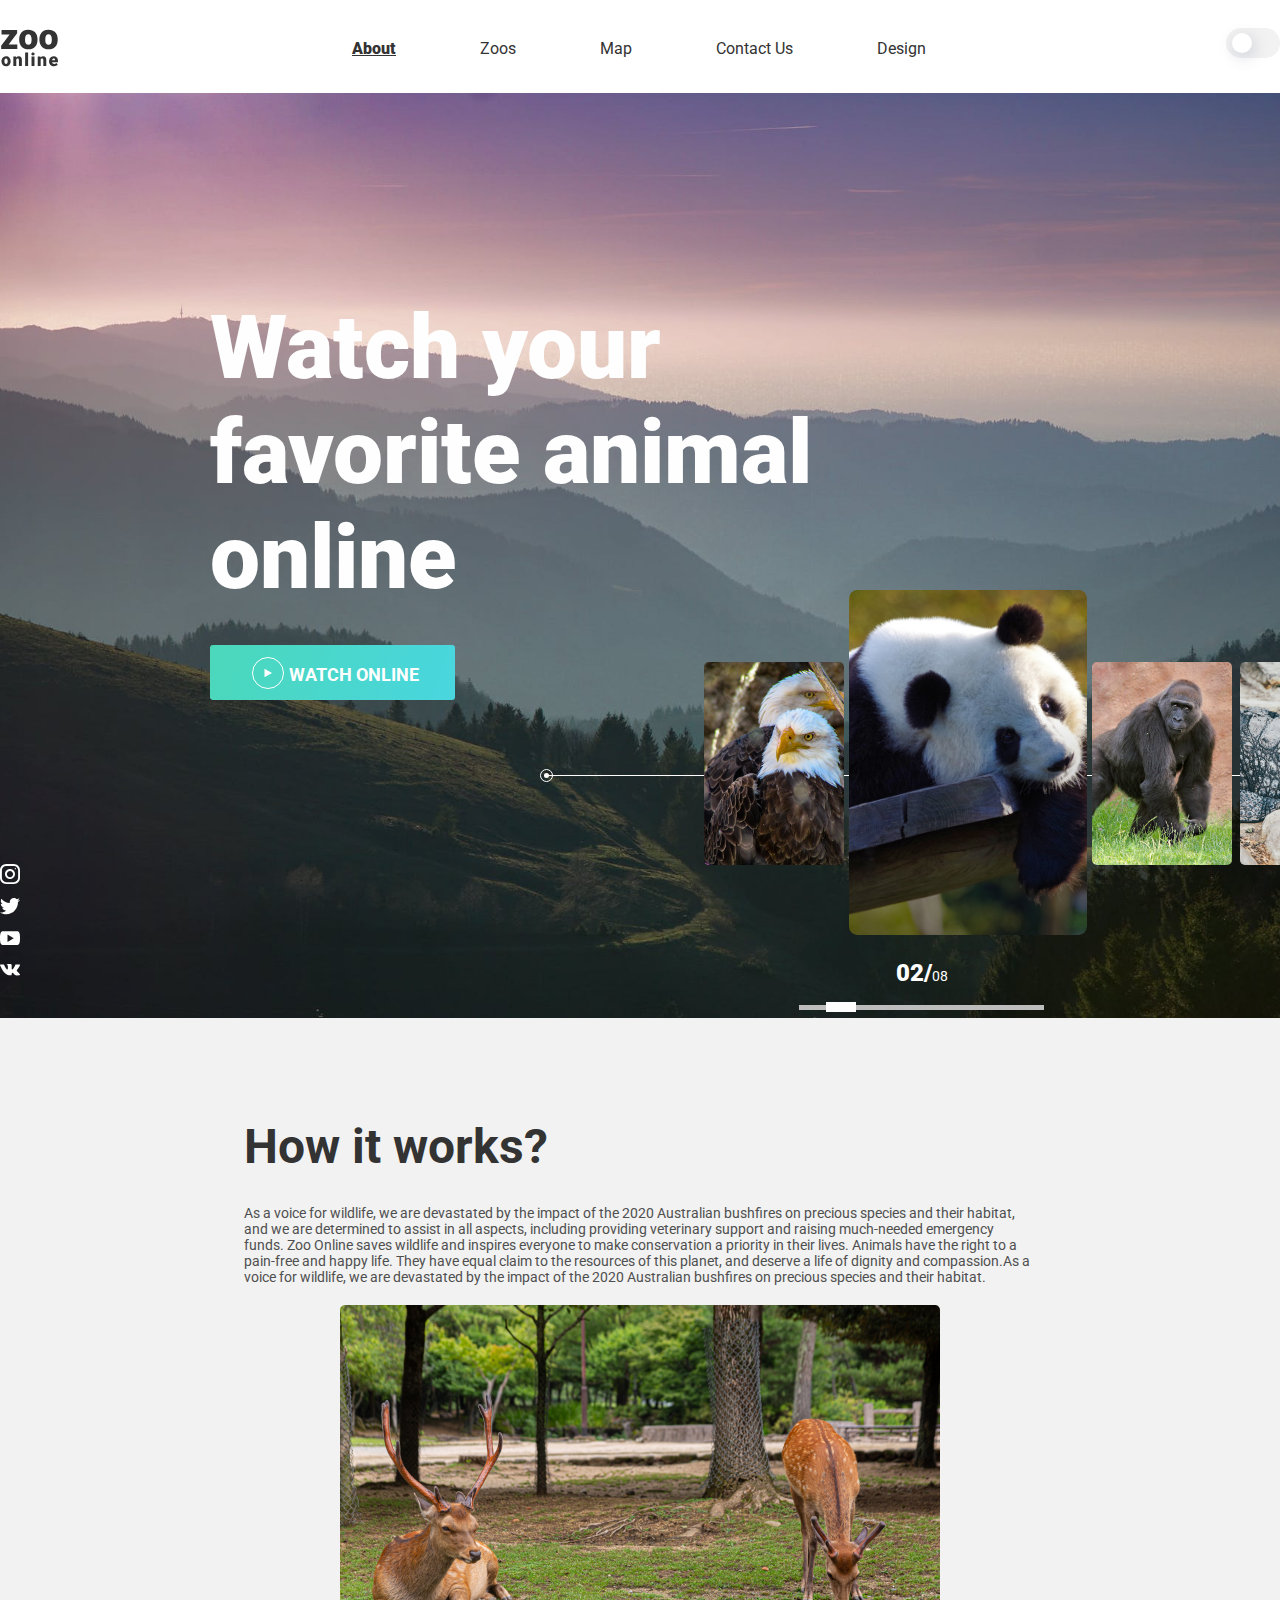
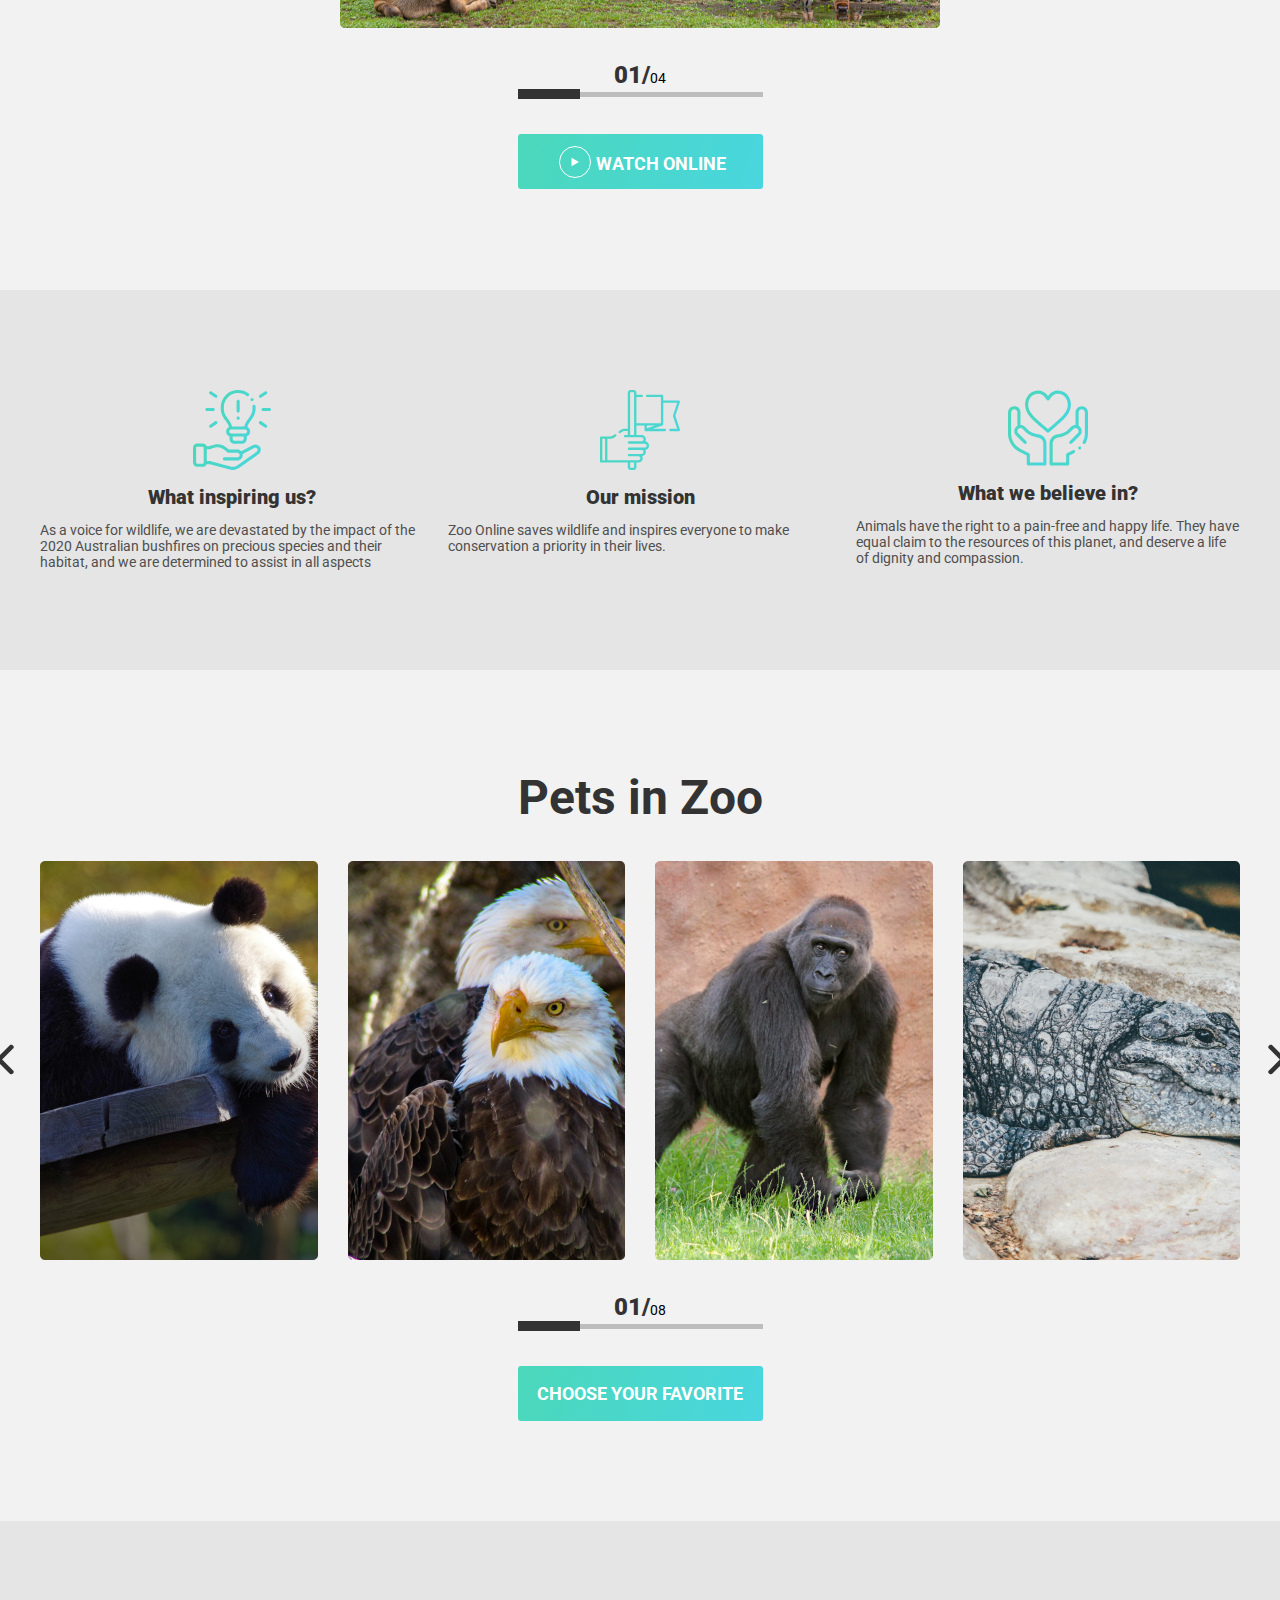
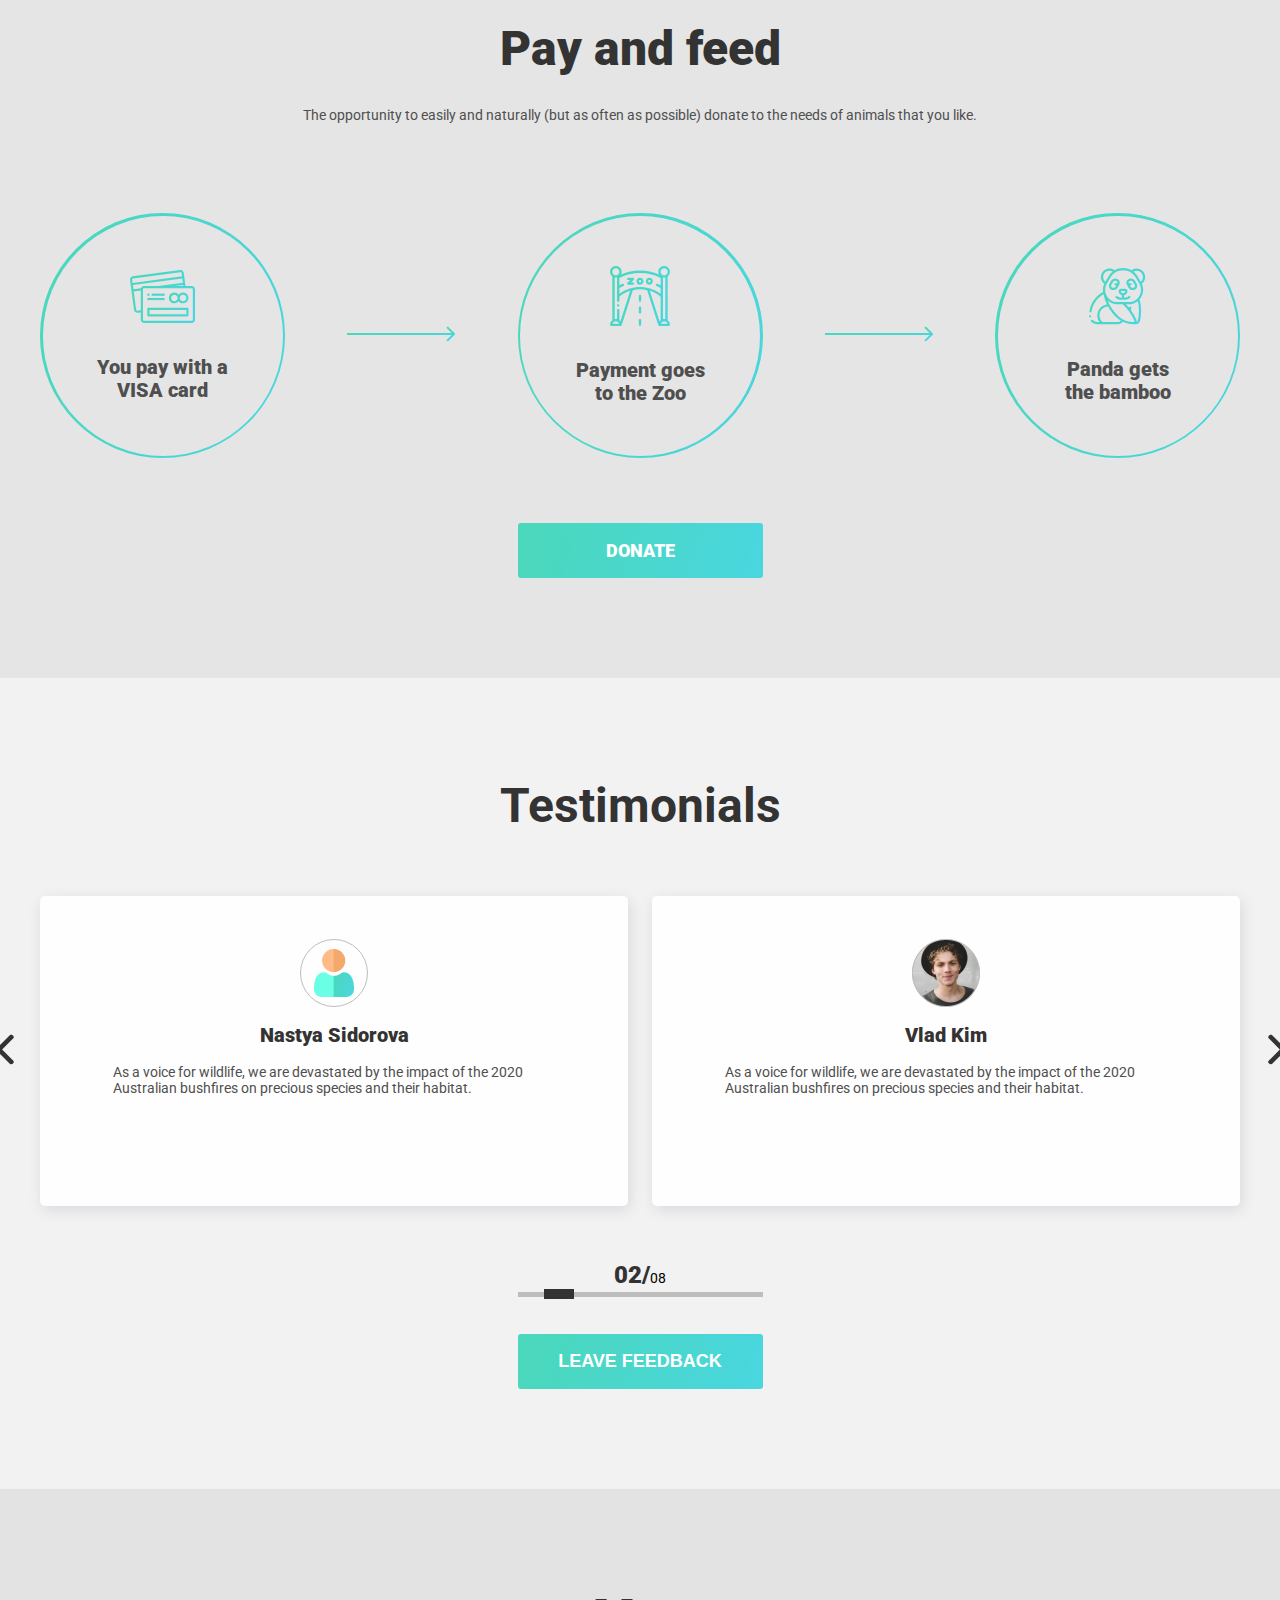
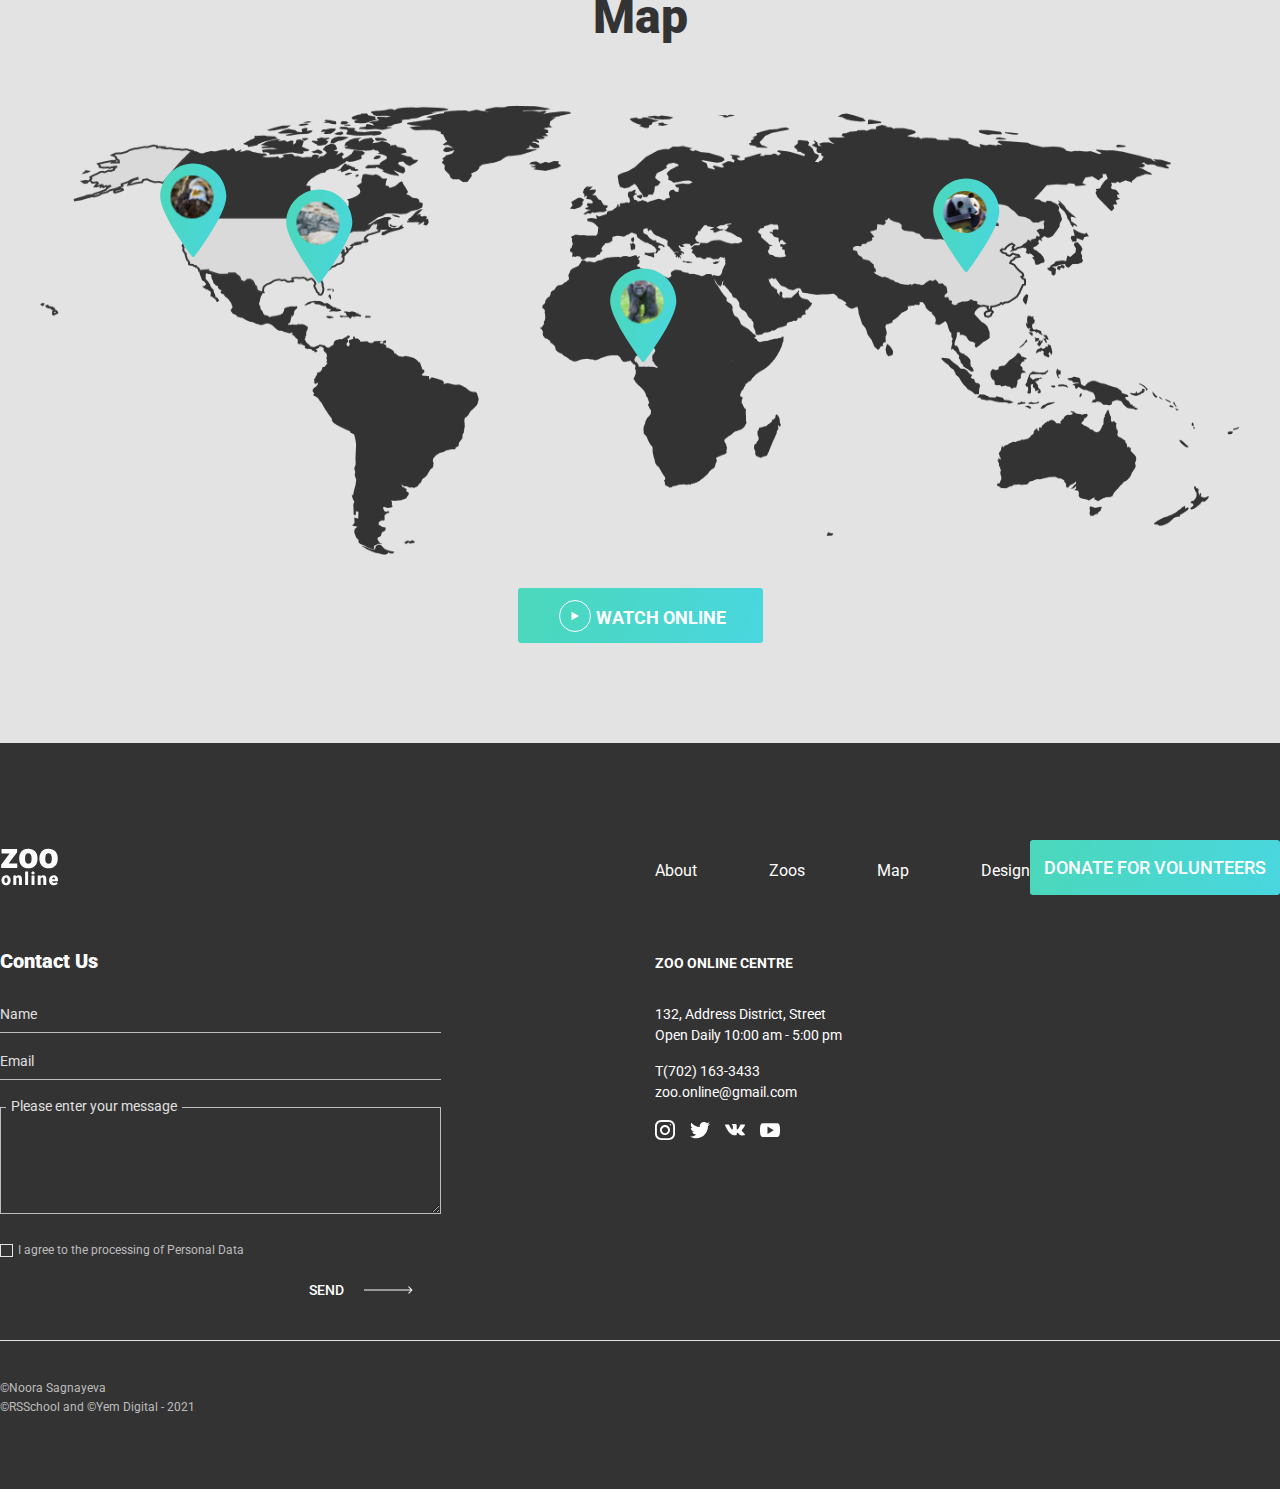
==== online-zoo/pages/Landing/index.html @ 9fd18522 "feat:add toggle dark theme to Lending" ====
<!DOCTYPE html>
<html lang="en">
	<head>
		<meta charset="UTF-8" />
		<meta http-equiv="X-UA-Compatible" content="IE=edge" />
		<meta name="viewport" content="width=device-width, initial-scale=1.0, maximum scale" />
		<meta http-equiv="X-UA-Compatible" content="ie=edge" />
		<link rel="stylesheet" href="./css/style-light.css?v=2" id="theme_css" />
		<title>Online-Zoo</title>
	</head>

	<body>
		<div class="wrapper">
			<header class="header" id="about">
				<div class="container_big">
					<div class="header_row">
						<div class="header_logo">
							<a href="#"
								><svg width="59" height="42" viewBox="0 0 59 42" fill="purple" xmlns="http://www.w3.org/2000/svg">
									<path
										d="M8.64844 18.4297H17.3145V23H1.16016V19.6953L9.59766 8.55078H1.5293V3.98047H17.1211V7.17969L8.64844 18.4297ZM19.1602 13.3145C19.1602 11.416 19.5293 9.72852 20.2676 8.25195C21.0059 6.76367 22.0664 5.62109 23.4492 4.82422C24.832 4.02734 26.4551 3.62891 28.3184 3.62891C31.166 3.62891 33.4102 4.51367 35.0508 6.2832C36.6914 8.04102 37.5117 10.4375 37.5117 13.4727V13.6836C37.5117 16.6484 36.6855 19.0039 35.0332 20.75C33.3926 22.4844 31.166 23.3516 28.3535 23.3516C25.6465 23.3516 23.4727 22.543 21.832 20.9258C20.1914 19.2969 19.3066 17.0938 19.1777 14.3164L19.1602 13.3145ZM25.084 13.6836C25.084 15.4414 25.3594 16.7305 25.9102 17.5508C26.4609 18.3711 27.2754 18.7812 28.3535 18.7812C30.4629 18.7812 31.541 17.1582 31.5879 13.9121V13.3145C31.5879 9.9043 30.498 8.19922 28.3184 8.19922C26.3379 8.19922 25.2656 9.66992 25.1016 12.6113L25.084 13.6836ZM39.375 13.3145C39.375 11.416 39.7441 9.72852 40.4824 8.25195C41.2207 6.76367 42.2812 5.62109 43.6641 4.82422C45.0469 4.02734 46.6699 3.62891 48.5332 3.62891C51.3809 3.62891 53.625 4.51367 55.2656 6.2832C56.9062 8.04102 57.7266 10.4375 57.7266 13.4727V13.6836C57.7266 16.6484 56.9004 19.0039 55.248 20.75C53.6074 22.4844 51.3809 23.3516 48.5684 23.3516C45.8613 23.3516 43.6875 22.543 42.0469 20.9258C40.4062 19.2969 39.5215 17.0938 39.3926 14.3164L39.375 13.3145ZM45.2988 13.6836C45.2988 15.4414 45.5742 16.7305 46.125 17.5508C46.6758 18.3711 47.4902 18.7812 48.5684 18.7812C50.6777 18.7812 51.7559 17.1582 51.8027 13.9121V13.3145C51.8027 9.9043 50.7129 8.19922 48.5332 8.19922C46.5527 8.19922 45.4805 9.66992 45.3164 12.6113L45.2988 13.6836Z"
									/>
									<path
										d="M1.45703 35.1572C1.45703 34.208 1.6416 33.3643 2.01074 32.626C2.37988 31.8818 2.91016 31.3105 3.60156 30.9121C4.29297 30.5137 5.10449 30.3145 6.03613 30.3145C7.45996 30.3145 8.58203 30.7568 9.40234 31.6416C10.2227 32.5205 10.6328 33.7188 10.6328 35.2363V35.3418C10.6328 36.8242 10.2197 38.002 9.39355 38.875C8.57324 39.7422 7.45996 40.1758 6.05371 40.1758C4.7002 40.1758 3.61328 39.7715 2.79297 38.9629C1.97266 38.1484 1.53027 37.0469 1.46582 35.6582L1.45703 35.1572ZM4.41895 35.3418C4.41895 36.2207 4.55664 36.8652 4.83203 37.2754C5.10742 37.6855 5.51465 37.8906 6.05371 37.8906C7.1084 37.8906 7.64746 37.0791 7.6709 35.4561V35.1572C7.6709 33.4521 7.12598 32.5996 6.03613 32.5996C5.0459 32.5996 4.50977 33.335 4.42773 34.8057L4.41895 35.3418ZM16.0982 30.4902L16.1949 31.6064C16.8511 30.7451 17.7564 30.3145 18.9107 30.3145C19.9009 30.3145 20.6392 30.6104 21.1255 31.2021C21.6177 31.7939 21.8726 32.6846 21.8902 33.874V40H18.9195V33.9971C18.9195 33.5166 18.8228 33.165 18.6295 32.9424C18.4361 32.7139 18.0845 32.5996 17.5748 32.5996C16.9947 32.5996 16.564 32.8281 16.2828 33.2852V40H13.3209V30.4902H16.0982ZM28.1027 40H25.132V26.5H28.1027V40ZM34.4997 40H31.529V30.4902H34.4997V40ZM31.3532 28.0381C31.3532 27.6162 31.5055 27.2705 31.8102 27.001C32.1149 26.7314 32.5104 26.5967 32.9968 26.5967C33.4831 26.5967 33.8786 26.7314 34.1833 27.001C34.488 27.2705 34.6403 27.6162 34.6403 28.0381C34.6403 28.46 34.488 28.8057 34.1833 29.0752C33.8786 29.3447 33.4831 29.4795 32.9968 29.4795C32.5104 29.4795 32.1149 29.3447 31.8102 29.0752C31.5055 28.8057 31.3532 28.46 31.3532 28.0381ZM40.4924 30.4902L40.5891 31.6064C41.2454 30.7451 42.1506 30.3145 43.3049 30.3145C44.2952 30.3145 45.0334 30.6104 45.5198 31.2021C46.012 31.7939 46.2668 32.6846 46.2844 33.874V40H43.3137V33.9971C43.3137 33.5166 43.217 33.165 43.0237 32.9424C42.8303 32.7139 42.4788 32.5996 41.969 32.5996C41.3889 32.5996 40.9582 32.8281 40.677 33.2852V40H37.7151V30.4902H40.4924ZM53.9734 40.1758C52.5145 40.1758 51.3338 39.7422 50.4314 38.875C49.5291 38.002 49.0779 36.8682 49.0779 35.4736V35.2275C49.0779 34.2549 49.2566 33.3965 49.6141 32.6523C49.9773 31.9082 50.5047 31.334 51.1961 30.9297C51.8875 30.5195 52.7078 30.3145 53.657 30.3145C54.993 30.3145 56.0477 30.7305 56.8211 31.5625C57.5945 32.3887 57.9813 33.543 57.9813 35.0254V36.1768H52.0926C52.198 36.71 52.4295 37.1289 52.7869 37.4336C53.1443 37.7383 53.6072 37.8906 54.1756 37.8906C55.1131 37.8906 55.8455 37.5625 56.3729 36.9062L57.7264 38.5059C57.3572 39.0156 56.8328 39.4229 56.1531 39.7275C55.4793 40.0264 54.7527 40.1758 53.9734 40.1758ZM53.6395 32.5996C52.7723 32.5996 52.2566 33.1738 52.0926 34.3223H55.0809V34.0938C55.0926 33.6191 54.9725 33.2529 54.7205 32.9951C54.4686 32.7314 54.1082 32.5996 53.6395 32.5996Z"
									/>
								</svg>
							</a>
						</div>
						<nav class="header_menu menu">
							<div class="menu_icon icon-menu">
								<span></span>
							</div>
							<div class="menu_body">
								<ul class="menu_list">
									<li class="first_ch"><a href="#" target="_blank" class="menu_link">About</a></li>
									<li>
										<a href="../Zoos_page/panda/index.html" target="_blank" class="menu_link">Zoos</a>
									</li>
									<li><a href="../Map/index.html" target="_blank" class="menu_link">Map</a></li>
									<li><a href="#footer" target="_blank" class="menu_link">Contact Us</a></li>
									<li>
										<a
											href="https://www.figma.com/file/HKt5Nlx0jghQtJp6jW9q8F/zooApp?node-id=101%3A380"
											target="_blank"
											class="menu_link"
											>Design</a
										>
									</li>
								</ul>
							</div>
						</nav>
						<div class="header_logo header_check" onclick="switchTheme()">
							<a href="#" class="header_check_link">
								<svg width="61" height="50" viewBox="0 0 61 50" fill="none" xmlns="http://www.w3.org/2000/svg">
									<rect x="7" y="6" width="54" height="30" rx="15" fill="#F2F2F2" />
									<g filter="url(#filter0_d)">
										<circle cx="23" cy="21" r="10" fill="white" />
									</g>
									<defs>
										<filter
											id="filter0_d"
											x="0"
											y="0"
											width="50"
											height="50"
											filterUnits="userSpaceOnUse"
											color-interpolation-filters="sRGB"
										>
											<feFlood flood-opacity="0" result="BackgroundImageFix" />
											<feColorMatrix
												in="SourceAlpha"
												type="matrix"
												values="0 0 0 0 0 0 0 0 0 0 0 0 0 0 0 0 0 0 127 0"
											/>
											<feOffset dx="2" dy="4" />
											<feGaussianBlur stdDeviation="7.5" />
											<feColorMatrix
												type="matrix"
												values="0 0 0 0 0.0229167 0 0 0 0 0.048125 0 0 0 0 0.275 0 0 0 0.15 0"
											/>
											<feBlend mode="normal" in2="BackgroundImageFix" result="effect1_dropShadow" />
											<feBlend mode="normal" in="SourceGraphic" in2="effect1_dropShadow" result="shape" />
										</filter>
									</defs>
								</svg>
							</a>
						</div>
					</div>
				</div>
			</header>
			<section class="favorite_animal">
				<div class="container_big">
					<div class="favorite_animal_block">
						<h1 class="favorite_animal_title_one">Online Zoo</h1>
						<p class="favorite_animal_title">Watch your favorite animal online</p>
						<button class="favorite_animal_btn btn">
							<div class="button_play">
								<svg
									class="button_play_svg"
									width="8"
									height="10"
									viewBox="0 0 8 10"
									fill="none"
									xmlns="http://www.w3.org/2000/svg"
								>
									<path d="M8 5L0.5 9.33013L0.5 0.669873L8 5Z" fill="white" />
								</svg>
							</div>
							<p class="button_play_text">watch online</p>
						</button>
					</div>

					<div class="slider_body favorite_animal_slider container_big">
						<div class="favorite_animal_slider_img">
							<div class="slider_item slider_item_favorite">
								<div class="slider_img">
									<img src="../../assets/Landing/images/slider2.png" alt="slider" />
								</div>
								<div class="slider_paragr">
									Panda’s name is Bei Bei. He is 2 years old. Bei Bei is from China. He loves bamboos.
								</div>
								<div class="slider_btn_block">
									<a href="../Zoos_page/eagle/index.html" target="_blank" class="slider_button">
										<div class="button_play svg_button">
											<svg
												class="button_play_svg"
												width="5"
												height="5"
												viewBox="0 0 8 10"
												fill="none"
												xmlns="http://www.w3.org/2000/svg"
											>
												<path d="M8 5L0.5 9.33013L0.5 0.669873L8 5Z" fill="white" />
											</svg>
										</div>
										<p class="text-button">watch online</p>
									</a>
									<a href="../Zoos_page/eagle/index.html" target="_blank" class="slider_button">
										<div class="button_play svg_button">
											<svg
												class="button_play_svg"
												width="5"
												height="10"
												viewBox="0 0 10 17"
												fill="none"
												xmlns="http://www.w3.org/2000/svg"
											>
												<path
													d="M7.19824 11.6602C7.19824 11.1621 7.04004 10.752 6.72363 10.4297C6.40723 10.1016 5.87988 9.80859 5.1416 9.55078C4.40332 9.28711 3.8291 9.04395 3.41895 8.82129C2.05371 8.08887 1.37109 7.00488 1.37109 5.56934C1.37109 4.59668 1.66699 3.79687 2.25879 3.16992C2.85059 2.54297 3.65332 2.1709 4.66699 2.05371V0.137695H6.07324V2.07129C7.09277 2.21777 7.88086 2.65137 8.4375 3.37207C8.99414 4.08691 9.27246 5.01855 9.27246 6.16699H7.14551C7.14551 5.42871 6.97852 4.84863 6.64453 4.42676C6.31641 3.99902 5.86816 3.78516 5.2998 3.78516C4.7373 3.78516 4.29785 3.9375 3.98145 4.24219C3.66504 4.54688 3.50684 4.9834 3.50684 5.55176C3.50684 6.06152 3.66211 6.47168 3.97266 6.78223C4.28906 7.08691 4.82227 7.37695 5.57227 7.65234C6.32227 7.92773 6.91113 8.18262 7.33887 8.41699C7.7666 8.65137 8.12695 8.9209 8.41992 9.22559C8.71289 9.52441 8.93848 9.87012 9.09668 10.2627C9.25488 10.6553 9.33398 11.1152 9.33398 11.6426C9.33398 12.6328 9.0293 13.4355 8.41992 14.0508C7.81641 14.666 6.97266 15.0293 5.88867 15.1406V16.8545H4.49121V15.1494C3.33105 15.0205 2.4375 14.6045 1.81055 13.9014C1.18945 13.1982 0.878906 12.2666 0.878906 11.1064H3.01465C3.01465 11.8447 3.19922 12.416 3.56836 12.8203C3.94336 13.2246 4.4707 13.4268 5.15039 13.4268C5.81836 13.4268 6.3252 13.2656 6.6709 12.9434C7.02246 12.6211 7.19824 12.1934 7.19824 11.6602Z"
													fill="white"
												/>
											</svg>
										</div>
										<p class="text-button">Donate</p>
									</a>
								</div>
							</div>
							<div class="slider_item slider_item_favorite slider_item_favorite_big">
								<div class="slider_img">
									<img src="../../assets/Landing/images/slider1.png" alt="slider" />
								</div>
								<div class="slider_paragr">
									Panda’s name is Bei Bei. He is 2 years old. Bei Bei is from China. He loves bamboos.
								</div>
								<div class="slider_btn_block">
									<a href="../Zoos_page/panda/index.html" target="_blank" class="slider_button">
										<div class="button_play svg_button">
											<svg
												class="button_play_svg"
												width="5"
												height="5"
												viewBox="0 0 8 10"
												fill="none"
												xmlns="http://www.w3.org/2000/svg"
											>
												<path d="M8 5L0.5 9.33013L0.5 0.669873L8 5Z" fill="white" />
											</svg>
										</div>
										<p class="text-button">watch online</p>
									</a>
									<button class="slider_button">
										<div class="button_play svg_button">
											<svg
												class="button_play_svg"
												width="5"
												height="10"
												viewBox="0 0 10 17"
												fill="none"
												xmlns="http://www.w3.org/2000/svg"
											>
												<path
													d="M7.19824 11.6602C7.19824 11.1621 7.04004 10.752 6.72363 10.4297C6.40723 10.1016 5.87988 9.80859 5.1416 9.55078C4.40332 9.28711 3.8291 9.04395 3.41895 8.82129C2.05371 8.08887 1.37109 7.00488 1.37109 5.56934C1.37109 4.59668 1.66699 3.79687 2.25879 3.16992C2.85059 2.54297 3.65332 2.1709 4.66699 2.05371V0.137695H6.07324V2.07129C7.09277 2.21777 7.88086 2.65137 8.4375 3.37207C8.99414 4.08691 9.27246 5.01855 9.27246 6.16699H7.14551C7.14551 5.42871 6.97852 4.84863 6.64453 4.42676C6.31641 3.99902 5.86816 3.78516 5.2998 3.78516C4.7373 3.78516 4.29785 3.9375 3.98145 4.24219C3.66504 4.54688 3.50684 4.9834 3.50684 5.55176C3.50684 6.06152 3.66211 6.47168 3.97266 6.78223C4.28906 7.08691 4.82227 7.37695 5.57227 7.65234C6.32227 7.92773 6.91113 8.18262 7.33887 8.41699C7.7666 8.65137 8.12695 8.9209 8.41992 9.22559C8.71289 9.52441 8.93848 9.87012 9.09668 10.2627C9.25488 10.6553 9.33398 11.1152 9.33398 11.6426C9.33398 12.6328 9.0293 13.4355 8.41992 14.0508C7.81641 14.666 6.97266 15.0293 5.88867 15.1406V16.8545H4.49121V15.1494C3.33105 15.0205 2.4375 14.6045 1.81055 13.9014C1.18945 13.1982 0.878906 12.2666 0.878906 11.1064H3.01465C3.01465 11.8447 3.19922 12.416 3.56836 12.8203C3.94336 13.2246 4.4707 13.4268 5.15039 13.4268C5.81836 13.4268 6.3252 13.2656 6.6709 12.9434C7.02246 12.6211 7.19824 12.1934 7.19824 11.6602Z"
													fill="white"
												/>
											</svg>
										</div>
										<p class="text-button">Donate</p>
									</button>
								</div>
							</div>
							<div class="slider_item slider_item_favorite">
								<div class="slider_img">
									<img src="../../assets/Landing/images/slider3.png" alt="slider" />
								</div>
								<div class="slider_paragr">
									Panda’s name is Bei Bei. He is 2 years old. Bei Bei is from China. He loves bamboos.
								</div>
								<div class="slider_btn_block">
									<a href="../Zoos_page/gorilla/index.html" target="_blank" class="slider_button">
										<div class="button_play svg_button">
											<svg
												class="button_play_svg"
												width="5"
												height="5"
												viewBox="0 0 8 10"
												fill="none"
												xmlns="http://www.w3.org/2000/svg"
											>
												<path d="M8 5L0.5 9.33013L0.5 0.669873L8 5Z" fill="white" />
											</svg>
										</div>
										<p class="text-button">watch online</p>
									</a>
									<button class="slider_button">
										<div class="button_play svg_button">
											<svg
												class="button_play_svg"
												width="5"
												height="10"
												viewBox="0 0 10 17"
												fill="none"
												xmlns="http://www.w3.org/2000/svg"
											>
												<path
													d="M7.19824 11.6602C7.19824 11.1621 7.04004 10.752 6.72363 10.4297C6.40723 10.1016 5.87988 9.80859 5.1416 9.55078C4.40332 9.28711 3.8291 9.04395 3.41895 8.82129C2.05371 8.08887 1.37109 7.00488 1.37109 5.56934C1.37109 4.59668 1.66699 3.79687 2.25879 3.16992C2.85059 2.54297 3.65332 2.1709 4.66699 2.05371V0.137695H6.07324V2.07129C7.09277 2.21777 7.88086 2.65137 8.4375 3.37207C8.99414 4.08691 9.27246 5.01855 9.27246 6.16699H7.14551C7.14551 5.42871 6.97852 4.84863 6.64453 4.42676C6.31641 3.99902 5.86816 3.78516 5.2998 3.78516C4.7373 3.78516 4.29785 3.9375 3.98145 4.24219C3.66504 4.54688 3.50684 4.9834 3.50684 5.55176C3.50684 6.06152 3.66211 6.47168 3.97266 6.78223C4.28906 7.08691 4.82227 7.37695 5.57227 7.65234C6.32227 7.92773 6.91113 8.18262 7.33887 8.41699C7.7666 8.65137 8.12695 8.9209 8.41992 9.22559C8.71289 9.52441 8.93848 9.87012 9.09668 10.2627C9.25488 10.6553 9.33398 11.1152 9.33398 11.6426C9.33398 12.6328 9.0293 13.4355 8.41992 14.0508C7.81641 14.666 6.97266 15.0293 5.88867 15.1406V16.8545H4.49121V15.1494C3.33105 15.0205 2.4375 14.6045 1.81055 13.9014C1.18945 13.1982 0.878906 12.2666 0.878906 11.1064H3.01465C3.01465 11.8447 3.19922 12.416 3.56836 12.8203C3.94336 13.2246 4.4707 13.4268 5.15039 13.4268C5.81836 13.4268 6.3252 13.2656 6.6709 12.9434C7.02246 12.6211 7.19824 12.1934 7.19824 11.6602Z"
													fill="white"
												/>
											</svg>
										</div>
										<p class="text-button">Donate</p>
									</button>
								</div>
							</div>
							<div class="slider_item slider_item_favorite">
								<div class="slider_img">
									<img src="../../assets/Landing/images/slider4.png" alt="slider" />
								</div>
								<div class="slider_paragr">
									Panda’s name is Bei Bei. He is 2 years old. Bei Bei is from China. He loves bamboos.
								</div>
								<div class="slider_btn_block">
									<a href="../Zoos_page/aligator/index.html" target="_blank" class="slider_button">
										<div class="button_play svg_button">
											<svg
												class="button_play_svg"
												width="5"
												height="5"
												viewBox="0 0 8 10"
												fill="none"
												xmlns="http://www.w3.org/2000/svg"
											>
												<path d="M8 5L0.5 9.33013L0.5 0.669873L8 5Z" fill="white" />
											</svg>
										</div>
										<p class="text-button">watch online</p>
									</a>
									<button class="slider_button">
										<div class="button_play svg_button">
											<svg
												class="button_play_svg"
												width="5"
												height="10"
												viewBox="0 0 10 17"
												fill="none"
												xmlns="http://www.w3.org/2000/svg"
											>
												<path
													d="M7.19824 11.6602C7.19824 11.1621 7.04004 10.752 6.72363 10.4297C6.40723 10.1016 5.87988 9.80859 5.1416 9.55078C4.40332 9.28711 3.8291 9.04395 3.41895 8.82129C2.05371 8.08887 1.37109 7.00488 1.37109 5.56934C1.37109 4.59668 1.66699 3.79687 2.25879 3.16992C2.85059 2.54297 3.65332 2.1709 4.66699 2.05371V0.137695H6.07324V2.07129C7.09277 2.21777 7.88086 2.65137 8.4375 3.37207C8.99414 4.08691 9.27246 5.01855 9.27246 6.16699H7.14551C7.14551 5.42871 6.97852 4.84863 6.64453 4.42676C6.31641 3.99902 5.86816 3.78516 5.2998 3.78516C4.7373 3.78516 4.29785 3.9375 3.98145 4.24219C3.66504 4.54688 3.50684 4.9834 3.50684 5.55176C3.50684 6.06152 3.66211 6.47168 3.97266 6.78223C4.28906 7.08691 4.82227 7.37695 5.57227 7.65234C6.32227 7.92773 6.91113 8.18262 7.33887 8.41699C7.7666 8.65137 8.12695 8.9209 8.41992 9.22559C8.71289 9.52441 8.93848 9.87012 9.09668 10.2627C9.25488 10.6553 9.33398 11.1152 9.33398 11.6426C9.33398 12.6328 9.0293 13.4355 8.41992 14.0508C7.81641 14.666 6.97266 15.0293 5.88867 15.1406V16.8545H4.49121V15.1494C3.33105 15.0205 2.4375 14.6045 1.81055 13.9014C1.18945 13.1982 0.878906 12.2666 0.878906 11.1064H3.01465C3.01465 11.8447 3.19922 12.416 3.56836 12.8203C3.94336 13.2246 4.4707 13.4268 5.15039 13.4268C5.81836 13.4268 6.3252 13.2656 6.6709 12.9434C7.02246 12.6211 7.19824 12.1934 7.19824 11.6602Z"
													fill="white"
												/>
											</svg>
										</div>
										<p class="text-button">Donate</p>
									</button>
								</div>
							</div>
							<div class="slider_item slider_item_favorite">
								<div class="slider_img">
									<img src="../../assets/Landing/images/kl;jm;.jpg" alt="slider" />
								</div>
								<div class="slider_paragr">
									Panda’s name is Bei Bei. He is 2 years old. Bei Bei is from China. He loves bamboos.
								</div>
								<div class="slider_btn_block">
									<a href="../Zoos_page/panda/index.html" target="_blank" class="slider_button">
										<div class="button_play svg_button">
											<svg
												class="button_play_svg"
												width="5"
												height="5"
												viewBox="0 0 8 10"
												fill="none"
												xmlns="http://www.w3.org/2000/svg"
											>
												<path d="M8 5L0.5 9.33013L0.5 0.669873L8 5Z" fill="white" />
											</svg>
										</div>
										<p class="text-button">watch online</p>
									</a>
									<button class="slider_button">
										<div class="button_play svg_button">
											<svg
												class="button_play_svg"
												width="5"
												height="10"
												viewBox="0 0 10 17"
												fill="none"
												xmlns="http://www.w3.org/2000/svg"
											>
												<path
													d="M7.19824 11.6602C7.19824 11.1621 7.04004 10.752 6.72363 10.4297C6.40723 10.1016 5.87988 9.80859 5.1416 9.55078C4.40332 9.28711 3.8291 9.04395 3.41895 8.82129C2.05371 8.08887 1.37109 7.00488 1.37109 5.56934C1.37109 4.59668 1.66699 3.79687 2.25879 3.16992C2.85059 2.54297 3.65332 2.1709 4.66699 2.05371V0.137695H6.07324V2.07129C7.09277 2.21777 7.88086 2.65137 8.4375 3.37207C8.99414 4.08691 9.27246 5.01855 9.27246 6.16699H7.14551C7.14551 5.42871 6.97852 4.84863 6.64453 4.42676C6.31641 3.99902 5.86816 3.78516 5.2998 3.78516C4.7373 3.78516 4.29785 3.9375 3.98145 4.24219C3.66504 4.54688 3.50684 4.9834 3.50684 5.55176C3.50684 6.06152 3.66211 6.47168 3.97266 6.78223C4.28906 7.08691 4.82227 7.37695 5.57227 7.65234C6.32227 7.92773 6.91113 8.18262 7.33887 8.41699C7.7666 8.65137 8.12695 8.9209 8.41992 9.22559C8.71289 9.52441 8.93848 9.87012 9.09668 10.2627C9.25488 10.6553 9.33398 11.1152 9.33398 11.6426C9.33398 12.6328 9.0293 13.4355 8.41992 14.0508C7.81641 14.666 6.97266 15.0293 5.88867 15.1406V16.8545H4.49121V15.1494C3.33105 15.0205 2.4375 14.6045 1.81055 13.9014C1.18945 13.1982 0.878906 12.2666 0.878906 11.1064H3.01465C3.01465 11.8447 3.19922 12.416 3.56836 12.8203C3.94336 13.2246 4.4707 13.4268 5.15039 13.4268C5.81836 13.4268 6.3252 13.2656 6.6709 12.9434C7.02246 12.6211 7.19824 12.1934 7.19824 11.6602Z"
													fill="white"
												/>
											</svg>
										</div>
										<p class="text-button">Donate</p>
									</button>
								</div>
							</div>
						</div>
						<div class="how_it_works_input testimonials__input input-favorite">
							<label for="rang" class="label-title"><span>02/</span>08</label>
							<input type="range" class="input-range" min="0" max="8" value="1" id="rang" />
						</div>

						<div class="favorite__line">
							<svg width="1080" height="13" viewBox="0 0 1080 13" fill="none" xmlns="http://www.w3.org/2000/svg">
								<line x1="4" y1="6.5" x2="1087" y2="6.5" stroke="#FEFEFE" />
								<circle cx="6.5" cy="6.5" r="2.5" fill="#FEFEFE" />
								<circle cx="6.5" cy="6.5" r="6" stroke="#FEFEFE" />
							</svg>
						</div>
					</div>
					<div class="favorite_animal_sotial">
						<ul class="favorite_animal_sotial_links">
							<li>
								<a href="https://www.instagram.com/" target="_blank" class="instagram sotial"></a>
							</li>
							<li>
								<a href="https://twitter.com/?lang=ru" target="_blank" class="twitter sotial"></a>
							</li>
							<li>
								<a href="https://youtu.be/d1WS2d5uy4g" target="_blank" class="youtube sotial"></a>
							</li>
							<li>
								<a href="https://vk.com/" target="_blank" class="vk sotial"></a>
							</li>
						</ul>
					</div>
				</div>
			</section>
			<section class="how_it_works">
				<div class="container">
					<div class="how_it_works_block">
						<div class="how_it_works_title">How it works?</div>
						<div class="how_it_works_text">
							<p>
								As a voice for wildlife, we are devastated by the impact of the 2020 Australian bushfires on precious
								species and their habitat, and we are determined to assist in all aspects, including providing
								veterinary support and raising much-needed emergency funds. Zoo Online saves wildlife and inspires
								everyone to make conservation a priority in their lives. Animals have the right to a pain-free and happy
								life. They have equal claim to the resources of this planet, and deserve a life of dignity and
								compassion.As a voice for wildlife, we are devastated by the impact of the 2020 Australian bushfires on
								precious species and their habitat.
							</p>
						</div>
						<div class="how_it_works_slider">
							<img src="../../assets/Landing/images/Rectangle3.png" alt="slider_img" />
						</div>
						<div class="how_it_works_input">
							<label for="rang" class="label-title"><span>01/</span>04</label>
							<input type="range" class="input-range" min="0" max="4" value="0" id="rang" />
						</div>

						<button class="btn how_it_works_btn">
							<div class="button_play">
								<svg
									class="button_play_svg"
									width="8"
									height="10"
									viewBox="0 0 8 10"
									fill="none"
									xmlns="http://www.w3.org/2000/svg"
								>
									<path d="M8 5L0.5 9.33013L0.5 0.669873L8 5Z" fill="white" />
								</svg>
							</div>
							<p class="button_play_text">watch online</p>
						</button>
					</div>
				</div>
			</section>
			<section class="mission">
				<div class="container mission_block">
					<div class="mission_block_item">
						<div class="mission_block_item_icons">
							<img src="../../assets/Landing/images/1.svg" alt="icons" />
						</div>
						<div class="mission_block_item_title">
							<p>What inspiring us?</p>
						</div>
						<div class="mission_block_item_text">
							<p>
								As a voice for wildlife, we are devastated by the impact of the 2020 Australian bushfires on precious
								species and their habitat, and we are determined to assist in all aspects
							</p>
						</div>
					</div>
					<div class="mission_block_item">
						<div class="mission_block_item_icons">
							<img src="../../assets/Landing/images/2.svg" alt="icons" />
						</div>
						<div class="mission_block_item_title">
							<p>Our mission</p>
						</div>
						<div class="mission_block_item_text">
							<p>Zoo Online saves wildlife and inspires everyone to make conservation a priority in their lives.</p>
						</div>
					</div>
					<div class="mission_block_item">
						<div class="mission_block_item_icons">
							<img src="../../assets/Landing/images/3.svg" alt="icons" />
						</div>
						<div class="mission_block_item_title">
							<p>What we believe in?</p>
						</div>
						<div class="mission_block_item_text">
							<p>
								Animals have the right to a pain-free and happy life. They have equal claim to the resources of this
								planet, and deserve a life of dignity and compassion.
							</p>
						</div>
					</div>
				</div>
			</section>
			<section class="favorite">
				<div class="favorite_block container">
					<div class="favorite_block_title">Pets in Zoo</div>
					<div class="favorite_block_slider">
						<div class="slider_body">
							<div class="slider_item">
								<div class="slider_img slider_img_img">
									<img src="../../assets/Landing/images/slider1.png" alt="slider" />
									<div class="slider__effect">
										<div class="slider_paragr">
											Panda’s name is Bei Bei. He is 2 years old. Bei Bei is from China. He loves bamboos.
										</div>
										<div class="slider_btn_block">
											<a href="../Zoos_page/panda/index.html" target="_blank" class="slider_button">
												<div class="button_play">
													<svg
														class="button_play_svg"
														width="20"
														height="20"
														viewBox="0 0 8 10"
														fill="none"
														xmlns="http://www.w3.org/2000/svg"
													>
														<path d="M8 5L0.5 9.33013L0.5 0.669873L8 5Z" fill="white" />
													</svg>
												</div>
												<p class="text-button">watch online</p>
											</a>
											<a href="../Zoos_page/panda/index.html" target="_blank" class="slider_button">
												<div class="button_play">
													<svg
														class="button_play_svg"
														width="10"
														height="17"
														viewBox="0 0 10 17"
														fill="none"
														xmlns="http://www.w3.org/2000/svg"
													>
														<path
															d="M7.19824 11.6602C7.19824 11.1621 7.04004 10.752 6.72363 10.4297C6.40723 10.1016 5.87988 9.80859 5.1416 9.55078C4.40332 9.28711 3.8291 9.04395 3.41895 8.82129C2.05371 8.08887 1.37109 7.00488 1.37109 5.56934C1.37109 4.59668 1.66699 3.79687 2.25879 3.16992C2.85059 2.54297 3.65332 2.1709 4.66699 2.05371V0.137695H6.07324V2.07129C7.09277 2.21777 7.88086 2.65137 8.4375 3.37207C8.99414 4.08691 9.27246 5.01855 9.27246 6.16699H7.14551C7.14551 5.42871 6.97852 4.84863 6.64453 4.42676C6.31641 3.99902 5.86816 3.78516 5.2998 3.78516C4.7373 3.78516 4.29785 3.9375 3.98145 4.24219C3.66504 4.54688 3.50684 4.9834 3.50684 5.55176C3.50684 6.06152 3.66211 6.47168 3.97266 6.78223C4.28906 7.08691 4.82227 7.37695 5.57227 7.65234C6.32227 7.92773 6.91113 8.18262 7.33887 8.41699C7.7666 8.65137 8.12695 8.9209 8.41992 9.22559C8.71289 9.52441 8.93848 9.87012 9.09668 10.2627C9.25488 10.6553 9.33398 11.1152 9.33398 11.6426C9.33398 12.6328 9.0293 13.4355 8.41992 14.0508C7.81641 14.666 6.97266 15.0293 5.88867 15.1406V16.8545H4.49121V15.1494C3.33105 15.0205 2.4375 14.6045 1.81055 13.9014C1.18945 13.1982 0.878906 12.2666 0.878906 11.1064H3.01465C3.01465 11.8447 3.19922 12.416 3.56836 12.8203C3.94336 13.2246 4.4707 13.4268 5.15039 13.4268C5.81836 13.4268 6.3252 13.2656 6.6709 12.9434C7.02246 12.6211 7.19824 12.1934 7.19824 11.6602Z"
															fill="white"
														/>
													</svg>
												</div>
												<p class="text-button">Donate</p>
											</a>
										</div>
									</div>
								</div>
							</div>
							<div class="slider_item">
								<div class="slider_img slider_img_img">
									<img src="../../assets/Landing/images/slider2.png" alt="slider" />
									<div class="slider__effect">
										<div class="slider_paragr">
											Panda’s name is Bei Bei. He is 2 years old. Bei Bei is from China. He loves bamboos.
										</div>
										<div class="slider_btn_block">
											<a href="../Zoos_page/eagle/index.html" target="_blank" class="slider_button">
												<div class="button_play">
													<svg
														class="button_play_svg"
														width="20"
														height="20"
														viewBox="0 0 8 10"
														fill="none"
														xmlns="http://www.w3.org/2000/svg"
													>
														<path d="M8 5L0.5 9.33013L0.5 0.669873L8 5Z" fill="white" />
													</svg>
												</div>
												<p class="text-button">watch online</p>
											</a>
											<a href="../Zoos_page/eagle/index.html" target="_blank" class="slider_button">
												<div class="button_play">
													<svg
														class="button_play_svg"
														width="10"
														height="17"
														viewBox="0 0 10 17"
														fill="none"
														xmlns="http://www.w3.org/2000/svg"
													>
														<path
															d="M7.19824 11.6602C7.19824 11.1621 7.04004 10.752 6.72363 10.4297C6.40723 10.1016 5.87988 9.80859 5.1416 9.55078C4.40332 9.28711 3.8291 9.04395 3.41895 8.82129C2.05371 8.08887 1.37109 7.00488 1.37109 5.56934C1.37109 4.59668 1.66699 3.79687 2.25879 3.16992C2.85059 2.54297 3.65332 2.1709 4.66699 2.05371V0.137695H6.07324V2.07129C7.09277 2.21777 7.88086 2.65137 8.4375 3.37207C8.99414 4.08691 9.27246 5.01855 9.27246 6.16699H7.14551C7.14551 5.42871 6.97852 4.84863 6.64453 4.42676C6.31641 3.99902 5.86816 3.78516 5.2998 3.78516C4.7373 3.78516 4.29785 3.9375 3.98145 4.24219C3.66504 4.54688 3.50684 4.9834 3.50684 5.55176C3.50684 6.06152 3.66211 6.47168 3.97266 6.78223C4.28906 7.08691 4.82227 7.37695 5.57227 7.65234C6.32227 7.92773 6.91113 8.18262 7.33887 8.41699C7.7666 8.65137 8.12695 8.9209 8.41992 9.22559C8.71289 9.52441 8.93848 9.87012 9.09668 10.2627C9.25488 10.6553 9.33398 11.1152 9.33398 11.6426C9.33398 12.6328 9.0293 13.4355 8.41992 14.0508C7.81641 14.666 6.97266 15.0293 5.88867 15.1406V16.8545H4.49121V15.1494C3.33105 15.0205 2.4375 14.6045 1.81055 13.9014C1.18945 13.1982 0.878906 12.2666 0.878906 11.1064H3.01465C3.01465 11.8447 3.19922 12.416 3.56836 12.8203C3.94336 13.2246 4.4707 13.4268 5.15039 13.4268C5.81836 13.4268 6.3252 13.2656 6.6709 12.9434C7.02246 12.6211 7.19824 12.1934 7.19824 11.6602Z"
															fill="white"
														/>
													</svg>
												</div>
												<p class="text-button">Donate</p>
											</a>
										</div>
									</div>
								</div>
							</div>
							<div class="slider_item">
								<div class="slider_img slider_img_img">
									<img src="../../assets/Landing/images/slider3.png" alt="slider" />
									<div class="slider__effect">
										<div class="slider_paragr">
											Panda’s name is Bei Bei. He is 2 years old. Bei Bei is from China. He loves bamboos.
										</div>
										<div class="slider_btn_block">
											<a href="../Zoos_page/gorilla/index.html" target="_blank" class="slider_button">
												<div class="button_play">
													<svg
														class="button_play_svg"
														width="20"
														height="20"
														viewBox="0 0 8 10"
														fill="none"
														xmlns="http://www.w3.org/2000/svg"
													>
														<path d="M8 5L0.5 9.33013L0.5 0.669873L8 5Z" fill="white" />
													</svg>
												</div>
												<p class="text-button">watch online</p>
											</a>
											<a href="../Zoos_page/gorilla/index.html" target="_blank" class="slider_button">
												<div class="button_play">
													<svg
														class="button_play_svg"
														width="10"
														height="17"
														viewBox="0 0 10 17"
														fill="none"
														xmlns="http://www.w3.org/2000/svg"
													>
														<path
															d="M7.19824 11.6602C7.19824 11.1621 7.04004 10.752 6.72363 10.4297C6.40723 10.1016 5.87988 9.80859 5.1416 9.55078C4.40332 9.28711 3.8291 9.04395 3.41895 8.82129C2.05371 8.08887 1.37109 7.00488 1.37109 5.56934C1.37109 4.59668 1.66699 3.79687 2.25879 3.16992C2.85059 2.54297 3.65332 2.1709 4.66699 2.05371V0.137695H6.07324V2.07129C7.09277 2.21777 7.88086 2.65137 8.4375 3.37207C8.99414 4.08691 9.27246 5.01855 9.27246 6.16699H7.14551C7.14551 5.42871 6.97852 4.84863 6.64453 4.42676C6.31641 3.99902 5.86816 3.78516 5.2998 3.78516C4.7373 3.78516 4.29785 3.9375 3.98145 4.24219C3.66504 4.54688 3.50684 4.9834 3.50684 5.55176C3.50684 6.06152 3.66211 6.47168 3.97266 6.78223C4.28906 7.08691 4.82227 7.37695 5.57227 7.65234C6.32227 7.92773 6.91113 8.18262 7.33887 8.41699C7.7666 8.65137 8.12695 8.9209 8.41992 9.22559C8.71289 9.52441 8.93848 9.87012 9.09668 10.2627C9.25488 10.6553 9.33398 11.1152 9.33398 11.6426C9.33398 12.6328 9.0293 13.4355 8.41992 14.0508C7.81641 14.666 6.97266 15.0293 5.88867 15.1406V16.8545H4.49121V15.1494C3.33105 15.0205 2.4375 14.6045 1.81055 13.9014C1.18945 13.1982 0.878906 12.2666 0.878906 11.1064H3.01465C3.01465 11.8447 3.19922 12.416 3.56836 12.8203C3.94336 13.2246 4.4707 13.4268 5.15039 13.4268C5.81836 13.4268 6.3252 13.2656 6.6709 12.9434C7.02246 12.6211 7.19824 12.1934 7.19824 11.6602Z"
															fill="white"
														/>
													</svg>
												</div>
												<p class="text-button">Donate</p>
											</a>
										</div>
									</div>
								</div>
							</div>
							<div class="slider_item">
								<div class="slider_img slider_img_img">
									<img src="../../assets/Landing/images/slider4.png" alt="slider" />
									<div class="slider__effect">
										<div class="slider_paragr">
											Panda’s name is Bei Bei. He is 2 years old. Bei Bei is from China. He loves bamboos.
										</div>
										<div class="slider_btn_block">
											<a href="../Zoos_page/aligator/index.html" target="_blank" class="slider_button">
												<div class="button_play">
													<svg
														class="button_play_svg"
														width="20"
														height="20"
														viewBox="0 0 8 10"
														fill="none"
														xmlns="http://www.w3.org/2000/svg"
													>
														<path d="M8 5L0.5 9.33013L0.5 0.669873L8 5Z" fill="white" />
													</svg>
												</div>
												<p class="text-button">watch online</p>
											</a>
											<a href="../Zoos_page/aligator/index.html" target="_blank" class="slider_button">
												<div class="button_play">
													<svg
														class="button_play_svg"
														width="10"
														height="17"
														viewBox="0 0 10 17"
														fill="none"
														xmlns="http://www.w3.org/2000/svg"
													>
														<path
															d="M7.19824 11.6602C7.19824 11.1621 7.04004 10.752 6.72363 10.4297C6.40723 10.1016 5.87988 9.80859 5.1416 9.55078C4.40332 9.28711 3.8291 9.04395 3.41895 8.82129C2.05371 8.08887 1.37109 7.00488 1.37109 5.56934C1.37109 4.59668 1.66699 3.79687 2.25879 3.16992C2.85059 2.54297 3.65332 2.1709 4.66699 2.05371V0.137695H6.07324V2.07129C7.09277 2.21777 7.88086 2.65137 8.4375 3.37207C8.99414 4.08691 9.27246 5.01855 9.27246 6.16699H7.14551C7.14551 5.42871 6.97852 4.84863 6.64453 4.42676C6.31641 3.99902 5.86816 3.78516 5.2998 3.78516C4.7373 3.78516 4.29785 3.9375 3.98145 4.24219C3.66504 4.54688 3.50684 4.9834 3.50684 5.55176C3.50684 6.06152 3.66211 6.47168 3.97266 6.78223C4.28906 7.08691 4.82227 7.37695 5.57227 7.65234C6.32227 7.92773 6.91113 8.18262 7.33887 8.41699C7.7666 8.65137 8.12695 8.9209 8.41992 9.22559C8.71289 9.52441 8.93848 9.87012 9.09668 10.2627C9.25488 10.6553 9.33398 11.1152 9.33398 11.6426C9.33398 12.6328 9.0293 13.4355 8.41992 14.0508C7.81641 14.666 6.97266 15.0293 5.88867 15.1406V16.8545H4.49121V15.1494C3.33105 15.0205 2.4375 14.6045 1.81055 13.9014C1.18945 13.1982 0.878906 12.2666 0.878906 11.1064H3.01465C3.01465 11.8447 3.19922 12.416 3.56836 12.8203C3.94336 13.2246 4.4707 13.4268 5.15039 13.4268C5.81836 13.4268 6.3252 13.2656 6.6709 12.9434C7.02246 12.6211 7.19824 12.1934 7.19824 11.6602Z"
															fill="white"
														/>
													</svg>
												</div>
												<p class="text-button">Donate</p>
											</a>
										</div>
									</div>
								</div>
							</div>
						</div>
					</div>
					<div class="how_it_works_input favorite-how_it_works_input">
						<label for="rang" class="label-title"><span>01/</span>08</label>
						<input type="range" class="input-range" min="0" max="8" value="0" id="rang" />
					</div>
					<a href="../Map/index.html" target="_blank" class="favorite_block_button btn">Choose your favorite</a>

					<button class="slider_dots slider_next">
						<svg width="18" height="30" viewBox="0 0 18 30" fill="none" xmlns="http://www.w3.org/2000/svg">
							<path
								d="M17.3337 13.8294L3.98332 0.479264C3.67454 0.170243 3.26235 0 2.82284 0C2.38334 0 1.97114 0.170243 1.66237 0.479264L0.679203 1.46218C0.0394526 2.10267 0.0394526 3.14363 0.679203 3.78314L11.8898 14.9938L0.666764 26.2169C0.357986 26.5259 0.1875 26.9378 0.1875 27.3771C0.1875 27.8168 0.357986 28.2288 0.666764 28.5381L1.64993 29.5207C1.95895 29.8298 2.3709 30 2.81041 30C3.24991 30 3.66211 29.8298 3.97088 29.5207L17.3337 16.1584C17.6432 15.8484 17.8132 15.4345 17.8122 14.9945C17.8132 14.5528 17.6432 14.1392 17.3337 13.8294Z"
							/>
						</svg>
					</button>
					<button class="slider_dots slider_prev">
						<svg width="18" height="30" viewBox="0 0 18 30" fill="none" xmlns="http://www.w3.org/2000/svg">
							<path
								d="M0.666298 16.1706L14.0167 29.5207C14.3255 29.8298 14.7376 30 15.1772 30C15.6167 30 16.0289 29.8298 16.3376 29.5207L17.3208 28.5378C17.9605 27.8973 17.9605 26.8564 17.3208 26.2169L6.11016 15.0062L17.3332 3.78314C17.642 3.47412 17.8125 3.06217 17.8125 2.6229C17.8125 2.18315 17.642 1.7712 17.3332 1.46194L16.3501 0.479263C16.0411 0.17024 15.6291 0 15.1896 0C14.7501 0 14.3379 0.17024 14.0291 0.479263L0.666298 13.8416C0.356789 14.1516 0.18679 14.5655 0.187767 15.0055C0.18679 15.4472 0.356789 15.8608 0.666298 16.1706Z"
							/>
						</svg>
					</button>
				</div>
			</section>
			<section class="pay_and_feed">
				<div class="pay_and_feed_block container">
					<div class="pay_and_feed_block_title">Pay and feed</div>
					<div class="pay_and_feed_block_text">
						The opportunity to easily and naturally (but as often as possible) donate to the needs of animals that you
						like.
					</div>
					<div class="pay_and_feed_block_icons">
						<div class="pay_item">
							<div class="pay_item_border">
								<div class="pay_icon">
									<img src="../../assets/Landing/icons/pay1.svg" alt="pay" />
								</div>
								<div class="pay_text">You pay with a VISA card</div>
							</div>
						</div>
						<div class="pay_arrow">
							<img src="../../assets/Landing/icons/Arrow.svg" alt="arrow" />
						</div>
						<div class="pay_item">
							<div class="pay_item_border">
								<div class="pay_icon">
									<img src="../../assets/Landing/icons/pay2.svg" alt="pay" />
								</div>
								<div class="pay_text">Payment goes to the Zoo</div>
							</div>
						</div>
						<div class="pay_arrow">
							<img src="../../assets/Landing/icons/Arrow.svg" alt="arrow" />
						</div>
						<div class="pay_item">
							<div class="pay_item_border">
								<div class="pay_icon">
									<img src="../../assets/Landing/icons/pay3.svg" alt="pay" />
								</div>
								<div class="pay_text">Panda gets the bamboo</div>
							</div>
						</div>
					</div>
					<button class="pay_and_feed_block_button btn">Donate</button>
				</div>
			</section>
			<section class="testimonials">
				<div class="favorite_block container test">
					<div class="favorite_block_title">Testimonials</div>
					<div class="favorite_block_slider testimonials__slider">
						<div class="slider_body">
							<div class="testimonials__block testimonials__block_one">
								<div class="testimonials__item">
									<div class="testimonials__icon">
										<img src="../../assets/Landing/images/user1.png" alt="user" />
									</div>
									<div class="slider_title">Nastya Sidorova</div>
									<div class="slider_text">
										As a voice for wildlife, we are devastated by the impact of the 2020 Australian bushfires on
										precious species and their habitat.
									</div>
								</div>
							</div>
							<div class="testimonials__block">
								<div class="testimonials__item">
									<div class="testimonials__icon">
										<img src="../../assets/Landing/images/user2.png" alt="user" />
									</div>
									<div class="slider_title">Vlad Kim</div>
									<div class="slider_text">
										As a voice for wildlife, we are devastated by the impact of the 2020 Australian bushfires on
										precious species and their habitat.
									</div>
								</div>
							</div>
						</div>
					</div>
					<div class="how_it_works_input testimonials__input">
						<output for="rang" class="label-title"><span>02/</span>08</output>
						<input type="range" class="input-range" min="0" max="8" value="1" id="rang" />
					</div>
					<button class="favorite_block_button btn testimonials-button">Leave feedback</button>
					<button class="slider_dots slider_next">
						<svg width="18" height="30" viewBox="0 0 18 30" fill="none" xmlns="http://www.w3.org/2000/svg">
							<path
								d="M17.3337 13.8294L3.98332 0.479264C3.67454 0.170243 3.26235 0 2.82284 0C2.38334 0 1.97114 0.170243 1.66237 0.479264L0.679203 1.46218C0.0394526 2.10267 0.0394526 3.14363 0.679203 3.78314L11.8898 14.9938L0.666764 26.2169C0.357986 26.5259 0.1875 26.9378 0.1875 27.3771C0.1875 27.8168 0.357986 28.2288 0.666764 28.5381L1.64993 29.5207C1.95895 29.8298 2.3709 30 2.81041 30C3.24991 30 3.66211 29.8298 3.97088 29.5207L17.3337 16.1584C17.6432 15.8484 17.8132 15.4345 17.8122 14.9945C17.8132 14.5528 17.6432 14.1392 17.3337 13.8294Z"
							/>
						</svg>
					</button>
					<button class="slider_dots slider_prev">
						<svg width="18" height="30" viewBox="0 0 18 30" fill="none" xmlns="http://www.w3.org/2000/svg">
							<path
								d="M0.666298 16.1706L14.0167 29.5207C14.3255 29.8298 14.7376 30 15.1772 30C15.6167 30 16.0289 29.8298 16.3376 29.5207L17.3208 28.5378C17.9605 27.8973 17.9605 26.8564 17.3208 26.2169L6.11016 15.0062L17.3332 3.78314C17.642 3.47412 17.8125 3.06217 17.8125 2.6229C17.8125 2.18315 17.642 1.7712 17.3332 1.46194L16.3501 0.479263C16.0411 0.17024 15.6291 0 15.1896 0C14.7501 0 14.3379 0.17024 14.0291 0.479263L0.666298 13.8416C0.356789 14.1516 0.18679 14.5655 0.187767 15.0055C0.18679 15.4472 0.356789 15.8608 0.666298 16.1706Z"
							/>
						</svg>
					</button>
				</div>
			</section>
			<section class="map">
				<div class="map__block container">
					<div class="map_title">Map</div>
					<div class="map__map">
						<img src="../../assets/Landing/images/map.png" alt="map" />
						<div class="map__animals_one">
							<img src="../../assets/Landing/images/map_one.png" alt="map_one" class="map-images" />
							<svg class="svg__animals" viewBox="0 0 67 94" fill="none" xmlns="http://www.w3.org/2000/svg">
								<path
									d="M33.2611 0.529297C15.028 0.529297 0.194824 15.3642 0.194824 33.5995C0.194824 51.2396 30.4252 91.4298 31.7129 93.1339C32.0747 93.6203 32.6544 93.9043 33.2613 93.9043C33.8682 93.9043 34.4479 93.6203 34.8096 93.1339C36.0972 91.4298 66.3278 51.2397 66.3278 33.5995C66.3274 15.3642 51.4942 0.529297 33.2611 0.529297ZM33.2611 51.1073C23.6096 51.1073 15.7554 43.2522 15.7554 33.5995C15.7554 23.9469 23.6096 16.0917 33.2611 16.0917C42.9126 16.0917 50.7668 23.9469 50.7668 33.5995C50.7668 43.2522 42.9126 51.1073 33.2611 51.1073Z"
									fill="url(#paint0_linear)"
								/>
								<defs>
									<linearGradient
										id="paint0_linear"
										x1="-12.1534"
										y1="0.529296"
										x2="82.6061"
										y2="20.9022"
										gradientUnits="userSpaceOnUse"
									>
										<stop stop-color="#4BD8B5" />
										<stop offset="1" stop-color="#49D6DF" />
									</linearGradient>
								</defs>
							</svg>
							<div class="popap one">
								<div class="popap__body">
									<div class="popap__content">
										<div class="popap__img">
											<img src="../../assets/Landing/images/map_one.png" alt="popap_img" />
										</div>
										<div class="popap__block">
											<div class="popap__title">West End Bald Eagle</div>
											<div class="popap__text">
												<p><span>Region:</span>on an island near Los Angeles</p>
												<p><span>Region:</span>on an island near Los Angeles</p>
											</div>
										</div>
									</div>
								</div>
							</div>
						</div>
						<div class="map__animals_two">
							<img src="../../assets/Landing/images/map_two.png" alt="map_two" class="map-images" />
							<svg class="svg__animals" viewBox="0 0 67 94" fill="none" xmlns="http://www.w3.org/2000/svg">
								<path
									d="M33.2611 0.529297C15.028 0.529297 0.194824 15.3642 0.194824 33.5995C0.194824 51.2396 30.4252 91.4298 31.7129 93.1339C32.0747 93.6203 32.6544 93.9043 33.2613 93.9043C33.8682 93.9043 34.4479 93.6203 34.8096 93.1339C36.0972 91.4298 66.3278 51.2397 66.3278 33.5995C66.3274 15.3642 51.4942 0.529297 33.2611 0.529297ZM33.2611 51.1073C23.6096 51.1073 15.7554 43.2522 15.7554 33.5995C15.7554 23.9469 23.6096 16.0917 33.2611 16.0917C42.9126 16.0917 50.7668 23.9469 50.7668 33.5995C50.7668 43.2522 42.9126 51.1073 33.2611 51.1073Z"
									fill="url(#paint0_linear)"
								/>
								<defs>
									<linearGradient
										id="paint0_linear"
										x1="-12.1534"
										y1="0.529296"
										x2="82.6061"
										y2="20.9022"
										gradientUnits="userSpaceOnUse"
									>
										<stop stop-color="#4BD8B5" />
										<stop offset="1" stop-color="#49D6DF" />
									</linearGradient>
								</defs>
							</svg>
							<div class="popap two">
								<div class="popap__body">
									<div class="popap__content">
										<div class="popap__img">
											<img src="../../assets/Landing/images/map_two.png" alt="popap_img" />
										</div>
										<div class="popap__block">
											<div class="popap__title">West End Bald Eagle</div>
											<div class="popap__text">
												<p><span>Region:</span>on an island near Los Angeles</p>
												<p><span>Region:</span>on an island near Los Angeles</p>
											</div>
										</div>
									</div>
								</div>
							</div>
						</div>
						<div class="map__animals_three">
							<img src="../../assets/Landing/images/map_three.png" alt="map_three" class="map-images" />
							<svg class="svg__animals" viewBox="0 0 67 94" fill="none" xmlns="http://www.w3.org/2000/svg">
								<path
									d="M33.2611 0.529297C15.028 0.529297 0.194824 15.3642 0.194824 33.5995C0.194824 51.2396 30.4252 91.4298 31.7129 93.1339C32.0747 93.6203 32.6544 93.9043 33.2613 93.9043C33.8682 93.9043 34.4479 93.6203 34.8096 93.1339C36.0972 91.4298 66.3278 51.2397 66.3278 33.5995C66.3274 15.3642 51.4942 0.529297 33.2611 0.529297ZM33.2611 51.1073C23.6096 51.1073 15.7554 43.2522 15.7554 33.5995C15.7554 23.9469 23.6096 16.0917 33.2611 16.0917C42.9126 16.0917 50.7668 23.9469 50.7668 33.5995C50.7668 43.2522 42.9126 51.1073 33.2611 51.1073Z"
									fill="url(#paint0_linear)"
								/>
								<defs>
									<linearGradient
										id="paint0_linear"
										x1="-12.1534"
										y1="0.529296"
										x2="82.6061"
										y2="20.9022"
										gradientUnits="userSpaceOnUse"
									>
										<stop stop-color="#4BD8B5" />
										<stop offset="1" stop-color="#49D6DF" />
									</linearGradient>
								</defs>
							</svg>
							<div class="popap three popap-three-four">
								<div class="popap__body">
									<div class="popap__content">
										<div class="popap__img">
											<img src="../../assets/Landing/images/map_three.png" alt="popap_img" />
										</div>
										<div class="popap__block">
											<div class="popap__title">West End Bald Eagle</div>
											<div class="popap__text">
												<p><span>Region:</span>on an island near Los Angeles</p>
												<p><span>Region:</span>on an island near Los Angeles</p>
											</div>
										</div>
									</div>
								</div>
							</div>
						</div>
						<div class="map__animals_four">
							<img src="../../assets/Landing/images/map_four.png" alt="map_four" class="map-images" />
							<svg class="svg__animals" viewBox="0 0 67 94" fill="none" xmlns="http://www.w3.org/2000/svg">
								<path
									d="M33.2611 0.529297C15.028 0.529297 0.194824 15.3642 0.194824 33.5995C0.194824 51.2396 30.4252 91.4298 31.7129 93.1339C32.0747 93.6203 32.6544 93.9043 33.2613 93.9043C33.8682 93.9043 34.4479 93.6203 34.8096 93.1339C36.0972 91.4298 66.3278 51.2397 66.3278 33.5995C66.3274 15.3642 51.4942 0.529297 33.2611 0.529297ZM33.2611 51.1073C23.6096 51.1073 15.7554 43.2522 15.7554 33.5995C15.7554 23.9469 23.6096 16.0917 33.2611 16.0917C42.9126 16.0917 50.7668 23.9469 50.7668 33.5995C50.7668 43.2522 42.9126 51.1073 33.2611 51.1073Z"
									fill="url(#paint0_linear)"
								/>
								<defs>
									<linearGradient
										id="paint0_linear"
										x1="-12.1534"
										y1="0.529296"
										x2="82.6061"
										y2="20.9022"
										gradientUnits="userSpaceOnUse"
									>
										<stop stop-color="#4BD8B5" />
										<stop offset="1" stop-color="#49D6DF" />
									</linearGradient>
								</defs>
							</svg>
							<div class="popap four popap-three-four">
								<div class="popap__body">
									<div class="popap__content">
										<div class="popap__img">
											<img src="../../assets/Landing/images/map_four.png" alt="popap_img" />
										</div>
										<div class="popap__block">
											<div class="popap__title">West End Bald Eagle</div>
											<div class="popap__text">
												<p><span>Region:</span>on an island near Los Angeles</p>
												<p><span>Region:</span>on an island near Los Angeles</p>
											</div>
										</div>
									</div>
								</div>
							</div>
						</div>
					</div>
					<a href="../Zoos_page/panda/index.html" target="_blank" class="map_animal_btn btn">
						<div class="button_play">
							<svg
								class="button_play_svg"
								width="8"
								height="10"
								viewBox="0 0 8 10"
								fill="none"
								xmlns="http://www.w3.org/2000/svg"
							>
								<path d="M8 5L0.5 9.33013L0.5 0.669873L8 5Z" fill="white" />
							</svg>
						</div>
						<p class="button_play_text">watch online</p>
					</a>
				</div>
			</section>
			<footer class="footer" id="footer">
				<div class="footer__block container_big">
					<div class="footer__header">
						<div class="block-one">
							<div class="footer__logo">
								<a href="#">
									<svg width="59" height="42" viewBox="0 0 59 42" fill="purple" xmlns="http://www.w3.org/2000/svg">
										<path
											d="M8.64844 18.4297H17.3145V23H1.16016V19.6953L9.59766 8.55078H1.5293V3.98047H17.1211V7.17969L8.64844 18.4297ZM19.1602 13.3145C19.1602 11.416 19.5293 9.72852 20.2676 8.25195C21.0059 6.76367 22.0664 5.62109 23.4492 4.82422C24.832 4.02734 26.4551 3.62891 28.3184 3.62891C31.166 3.62891 33.4102 4.51367 35.0508 6.2832C36.6914 8.04102 37.5117 10.4375 37.5117 13.4727V13.6836C37.5117 16.6484 36.6855 19.0039 35.0332 20.75C33.3926 22.4844 31.166 23.3516 28.3535 23.3516C25.6465 23.3516 23.4727 22.543 21.832 20.9258C20.1914 19.2969 19.3066 17.0938 19.1777 14.3164L19.1602 13.3145ZM25.084 13.6836C25.084 15.4414 25.3594 16.7305 25.9102 17.5508C26.4609 18.3711 27.2754 18.7812 28.3535 18.7812C30.4629 18.7812 31.541 17.1582 31.5879 13.9121V13.3145C31.5879 9.9043 30.498 8.19922 28.3184 8.19922C26.3379 8.19922 25.2656 9.66992 25.1016 12.6113L25.084 13.6836ZM39.375 13.3145C39.375 11.416 39.7441 9.72852 40.4824 8.25195C41.2207 6.76367 42.2812 5.62109 43.6641 4.82422C45.0469 4.02734 46.6699 3.62891 48.5332 3.62891C51.3809 3.62891 53.625 4.51367 55.2656 6.2832C56.9062 8.04102 57.7266 10.4375 57.7266 13.4727V13.6836C57.7266 16.6484 56.9004 19.0039 55.248 20.75C53.6074 22.4844 51.3809 23.3516 48.5684 23.3516C45.8613 23.3516 43.6875 22.543 42.0469 20.9258C40.4062 19.2969 39.5215 17.0938 39.3926 14.3164L39.375 13.3145ZM45.2988 13.6836C45.2988 15.4414 45.5742 16.7305 46.125 17.5508C46.6758 18.3711 47.4902 18.7812 48.5684 18.7812C50.6777 18.7812 51.7559 17.1582 51.8027 13.9121V13.3145C51.8027 9.9043 50.7129 8.19922 48.5332 8.19922C46.5527 8.19922 45.4805 9.66992 45.3164 12.6113L45.2988 13.6836Z"
											fill="#FEFEFE"
										/>
										<path
											d="M1.45703 35.1572C1.45703 34.208 1.6416 33.3643 2.01074 32.626C2.37988 31.8818 2.91016 31.3105 3.60156 30.9121C4.29297 30.5137 5.10449 30.3145 6.03613 30.3145C7.45996 30.3145 8.58203 30.7568 9.40234 31.6416C10.2227 32.5205 10.6328 33.7188 10.6328 35.2363V35.3418C10.6328 36.8242 10.2197 38.002 9.39355 38.875C8.57324 39.7422 7.45996 40.1758 6.05371 40.1758C4.7002 40.1758 3.61328 39.7715 2.79297 38.9629C1.97266 38.1484 1.53027 37.0469 1.46582 35.6582L1.45703 35.1572ZM4.41895 35.3418C4.41895 36.2207 4.55664 36.8652 4.83203 37.2754C5.10742 37.6855 5.51465 37.8906 6.05371 37.8906C7.1084 37.8906 7.64746 37.0791 7.6709 35.4561V35.1572C7.6709 33.4521 7.12598 32.5996 6.03613 32.5996C5.0459 32.5996 4.50977 33.335 4.42773 34.8057L4.41895 35.3418ZM16.0982 30.4902L16.1949 31.6064C16.8511 30.7451 17.7564 30.3145 18.9107 30.3145C19.9009 30.3145 20.6392 30.6104 21.1255 31.2021C21.6177 31.7939 21.8726 32.6846 21.8902 33.874V40H18.9195V33.9971C18.9195 33.5166 18.8228 33.165 18.6295 32.9424C18.4361 32.7139 18.0845 32.5996 17.5748 32.5996C16.9947 32.5996 16.564 32.8281 16.2828 33.2852V40H13.3209V30.4902H16.0982ZM28.1027 40H25.132V26.5H28.1027V40ZM34.4997 40H31.529V30.4902H34.4997V40ZM31.3532 28.0381C31.3532 27.6162 31.5055 27.2705 31.8102 27.001C32.1149 26.7314 32.5104 26.5967 32.9968 26.5967C33.4831 26.5967 33.8786 26.7314 34.1833 27.001C34.488 27.2705 34.6403 27.6162 34.6403 28.0381C34.6403 28.46 34.488 28.8057 34.1833 29.0752C33.8786 29.3447 33.4831 29.4795 32.9968 29.4795C32.5104 29.4795 32.1149 29.3447 31.8102 29.0752C31.5055 28.8057 31.3532 28.46 31.3532 28.0381ZM40.4924 30.4902L40.5891 31.6064C41.2454 30.7451 42.1506 30.3145 43.3049 30.3145C44.2952 30.3145 45.0334 30.6104 45.5198 31.2021C46.012 31.7939 46.2668 32.6846 46.2844 33.874V40H43.3137V33.9971C43.3137 33.5166 43.217 33.165 43.0237 32.9424C42.8303 32.7139 42.4788 32.5996 41.969 32.5996C41.3889 32.5996 40.9582 32.8281 40.677 33.2852V40H37.7151V30.4902H40.4924ZM53.9734 40.1758C52.5145 40.1758 51.3338 39.7422 50.4314 38.875C49.5291 38.002 49.0779 36.8682 49.0779 35.4736V35.2275C49.0779 34.2549 49.2566 33.3965 49.6141 32.6523C49.9773 31.9082 50.5047 31.334 51.1961 30.9297C51.8875 30.5195 52.7078 30.3145 53.657 30.3145C54.993 30.3145 56.0477 30.7305 56.8211 31.5625C57.5945 32.3887 57.9813 33.543 57.9813 35.0254V36.1768H52.0926C52.198 36.71 52.4295 37.1289 52.7869 37.4336C53.1443 37.7383 53.6072 37.8906 54.1756 37.8906C55.1131 37.8906 55.8455 37.5625 56.3729 36.9062L57.7264 38.5059C57.3572 39.0156 56.8328 39.4229 56.1531 39.7275C55.4793 40.0264 54.7527 40.1758 53.9734 40.1758ZM53.6395 32.5996C52.7723 32.5996 52.2566 33.1738 52.0926 34.3223H55.0809V34.0938C55.0926 33.6191 54.9725 33.2529 54.7205 32.9951C54.4686 32.7314 54.1082 32.5996 53.6395 32.5996Z"
											fill="#FEFEFE"
										/>
									</svg>
								</a>
							</div>
							<div class="contact-us footer__form">
								<fieldset>
									<legend class="footer__form_legend">Contact Us</legend>
									<form action="#" class="footer__form_block">
										<div class="footer__form_label">
											<label for="name">Name</label>
											<input class="footer__label" type="text" id="name" required />
										</div>
										<div class="footer__form_label">
											<label for="email">Email</label>
											<input class="footer__label" type="email" id="email" required />
										</div>
										<div class="footer__form_textarea">
											<div class="textarea-title">Please enter your message</div>
											<textarea
												maxlength="280"
												name="Please enter your message "
												id="textarea"
												class="footer__label"
												cols="53"
												rows="7"
												required
											></textarea>
										</div>
										<div>
											<input type="checkbox" id="che" class="footer__label che" required />

											<label class="label__che" for="che">I agree to the processing of Personal Data</label>
										</div>
										<div class="footer__form_label-btn">
											<button type="submit" class="footer__label footer__label_btn">
												<p class="label_btn-title">SEND</p>
												<svg width="49" height="8" viewBox="0 0 49 8" fill="none" xmlns="http://www.w3.org/2000/svg">
													<path
														d="M48.3536 4.35355C48.5488 4.15829 48.5488 3.84171 48.3536 3.64645L45.1716 0.464466C44.9763 0.269204 44.6597 0.269204 44.4645 0.464466C44.2692 0.659728 44.2692 0.976311 44.4645 1.17157L47.2929 4L44.4645 6.82843C44.2692 7.02369 44.2692 7.34027 44.4645 7.53553C44.6597 7.7308 44.9763 7.7308 45.1716 7.53553L48.3536 4.35355ZM0 4.5L48 4.5V3.5L0 3.5L0 4.5Z"
														fill="#FEFEFE"
													/>
												</svg>
											</button>
										</div>
									</form>
								</fieldset>
							</div>
						</div>
						<div class="block-two">
							<div class="block-two_header">
								<nav class="footer__nav">
									<div>
										<ul class="menu_list footer__nav_menu">
											<li>
												<a href="#about" target="_blank" class="menu_link link_footer first_ch_footer">About</a>
											</li>
											<li>
												<a href="../Zoos_page/panda/index.html" target="_blank" class="menu_link link_footer">Zoos</a>
											</li>
											<li>
												<a href="../Map/index.html" target="_blank" class="menu_link link_footer">Map</a>
											</li>
											<li>
												<a
													href="https://www.figma.com/file/HKt5Nlx0jghQtJp6jW9q8F/zooApp?node-id=101%3A380"
													target="_blank"
													class="menu_link link_footer last_ch_footer"
													>Design</a
												>
											</li>
										</ul>
									</div>
								</nav>
								<button class="footer__nav footer_btn btn">donate for volunteers</button>
							</div>
							<div class="footer__sotial">
								<div class="sotial-title">ZOO Online Centre</div>
								<address class="sotial-adres">
									<p class="sotial-adres__adres">132, Address District, Street</p>
									<p>Open Daily 10:00 am - 5:00 pm</p>
								</address>
								<div class="sotial-email">
									<p class="sotial-email__email">T<a href="tel:+7021633433">(702) 163-3433</a></p>
									<a href="mailto:zoo.online@gmail.com">zoo.online@gmail.com</a>
								</div>
								<div class="sotial-links">
									<ul class="footer_sotial_links">
										<li>
											<a href="https://www.instagram.com/" target="_blank" class="instagram sotial"></a>
										</li>
										<li>
											<a href="https://twitter.com/?lang=ru" target="_blank" class="twitter sotial"></a>
										</li>
										<li>
											<a href="https://vk.com/" target="_blank" class="vk sotial"></a>
										</li>
										<li>
											<a href="https://youtu.be/d1WS2d5uy4g" target="_blank" class="youtube sotial"></a>
										</li>
									</ul>
								</div>
							</div>
						</div>
					</div>
					<div class="footer__footer">
						<hr class="hr" />
						<div class="rsscool">
							<p class="rsscool__p">©Noora Sagnayeva</p>
							<p class="rsscool__p">©RSSchool and ©Yem Digital - 2021</p>
						</div>
					</div>
				</div>
			</footer>
		</div>
	</body>
	<script src="./js/script.js"></script>
</html>
---- online-zoo/pages/Landing/css/style-light.css ----
@import url('https://fonts.googleapis.com/css2?family=Roboto:wght@400;500;700;900&display=swap');
* {
	padding: 0;
	margin: 0;
	border: 0;
}
*,
*:before,
*:after {
	box-sizing: border-box;
}
:focus,
:active {
	outline: none;
}
button:hover {
	cursor: pointer;
}
a:focus,
a:active {
	outline: none;
}
nav,
footer,
header,
aside {
	display: block;
}
html,
body {
	overflow-y: scroll;
}
body {
	font-family: 'Roboto', Arial, sans-serif;
	height: 100%;
	width: 100%;
	font-size: 14px;
}
.wrapper {
	display: flex;
	flex-direction: column;
	width: 100%;
	height: 100%;
	overflow: hidden;
}
.header {
	background: #ffffff;
	box-shadow: 0px 4px 8px rgba(44, 101, 77, 0.08);
}
.header_row {
	display: flex;
	justify-content: space-between;
	align-items: center;
	padding: 22px 0 18px 0;
}
.header_logo svg {
	fill: #333333;
}
.header_check {
	position: relative;
}
.menu_list {
	display: flex;
	list-style-type: none;
}
.first_ch .menu_link {
	text-decoration: underline;
	font-weight: 900;
	cursor: default;
}
.menu_link {
	font-family: 'Roboto';
	font-style: normal;
	font-weight: normal;
	font-size: 16px;
	line-height: 19px;
	text-decoration: none;
	color: #333333;
	padding: 0px 42px;
}
.icon-menu {
	display: none;
}
.menu_link:hover {
	text-decoration: underline;
}
.menu_link:active {
	font-weight: 900;
}
.container_big {
	max-width: 1620px;
	margin: 0 auto;
	position: relative;
}
.container {
	max-width: 1200px;
	margin: 0 auto;
}
@media (max-width: 1200px) {
	.container_big {
		max-width: 900px;
	}
	.container {
		max-width: 900px;
	}
}
@media (max-width: 640px) {
	.container_big {
		max-width: 600px;
	}
	.container {
		max-width: 600px;
	}
	.header {
		z-index: 10;
		width: 100%;
		position: fixed;
	}
	.icon-menu {
		display: block;
		position: absolute;
		top: 35px;
		right: 0px;
		width: 40px;
		height: 18px;
		cursor: pointer;
		z-index: 5;
	}
	.icon-menu span {
		top: 8px;
		left: 0;
		position: absolute;
		width: 100%;
		height: 3px;
		background-color: #333333;
		transition: all 0.3s ease 0s;
	}
	.icon-menu::before {
		content: '';
		background-color: #333333;
		position: absolute;
		height: 3px;
		width: 100%;
		left: 0;
		transition: all 0.3s ease 0s;
	}

	.icon-menu::after {
		content: '';
		background-color: #333333;
		position: absolute;
		height: 3px;
		width: 95%;
		right: 0;
		transition: all 0.3s ease 0s;
	}
	.icon-menu::before {
		top: 0;
	}
	.icon-menu::after {
		bottom: 0;
	}
	.icon-menu.active::before {
		transform: rotate(45deg);
		top: 8px;
		background-color: white;
	}
	.icon-menu.active::after {
		transform: rotate(-45deg);
		bottom: 8px;
		background-color: white;
		width: 100%;
	}
	.icon-menu.active span {
		transform: scale(0);
		background-color: white;
	}
	body.lock {
		overflow: hidden;
	}
	.menu_body {
		z-index: 4;
		position: fixed;
		width: 100%;
		height: 100%;
		top: 0;
		left: 0;
		background-color: #4d4959;
		padding: 50px 0px 0px 0px;
		transform: translate(0px, -100%);
		transition: all 0.3s ease 0s;
	}
	.menu_body.active {
		transform: translate(0px);
	}
	.menu_list {
		flex-direction: column;
		justify-content: center;
		align-items: center;
	}
	.menu_link {
		color: white;
		font-size: 20px;
	}

	.menu_list li {
		padding: 0px 0px 45px 0px;
	}
	.header_check {
		right: 12%;
	}
}
@media (max-width: 360px) {
	.container_big {
		max-width: 300px;
	}
	.container {
		max-width: 300px;
	}
	.header_check {
		right: 20%;
	}
}

@media (max-width: 320px) {
	.container_big {
		max-width: 300px;
	}
	.container {
		max-width: 300px;
	}
	.header_check {
		right: 20%;
	}
}
.favorite_animal {
	background: url(../../../assets/Landing/images/site_thema.jpeg);
	background-position: 0 0;
	background-repeat: no-repeat;
	background-size: cover;
	position: relative;
	height: 925px;
}
.favorite_animal_block {
	width: 60%;
	margin: 202px 210px;
}
.favorite_animal_title {
	font-family: 'Roboto';
	font-style: normal;
	font-weight: 900;
	font-size: 89px;
	color: #fefefe;
}
.favorite_animal_title_one {
	position: absolute;
	clip: rect(0 0 0 0);
	opacity: 0;
	width: 1px;
	height: 1px;
	margin: -1px;
}
.favorite_animal_slider {
	width: 62.5%;
	display: flex;
	flex-direction: column;
	position: relative;
	bottom: 240px;
	right: -220px;
}

.favorite_animal_slider_img {
	position: relative;
	left: 30%;
	display: flex;
	z-index: 1;
	justify-content: space-between;
}
.favorite_animal_slider img {
	width: 140px;
	height: 203px;
	object-fit: cover;
	border-radius: 5px;
}
.slider_item_favorite {
	padding: 0 4px;
	position: relative;
}
.slider_item_favorite > .slider__effect > .slider_paragr {
	opacity: 0;
	color: transparent;
}
.slider_item_favorite:hover .slider_btn_block {
	opacity: 1;
	transition: 1s;
}
.slider_item_favorite:hover .slider_paragr {
	opacity: 1;
	transition: 1s;
}

.slider_btn_block {
	opacity: 0;
	display: flex;
	width: 100%;
	position: absolute;
	bottom: 18px;
}
.input-range {
	width: 245px;
	-webkit-appearance: none;
	-moz-appearance: none;
	appearance: none;
	outline: none;
	overflow: hidden;
	background-color: #f2f2f2;
	height: 10px;
}

.input-range::-webkit-slider-runnable-track {
	height: 5px;
	background: rgba(189, 189, 189);
}

.input-range::-webkit-slider-thumb {
	background: #333333;
	cursor: pointer;
	width: 62px;
	margin-top: -3px;
	height: 10px;
	-webkit-appearance: none;
}

.input-range::-moz-range-track {
	height: 5px;
	background: rgba(189, 189, 189);
}

.input-range::-moz-range-thumb {
	background: #333333;
	cursor: pointer;
	width: 62px;
	height: 10px;
	-webkit-appearance: none;
}
.testimonials__input .input-range::-moz-range-thumb {
	width: 30px;
}
.testimonials__input .input-range::-webkit-slider-thumb {
	width: 30px;
}
.btn {
	width: 245px;
	height: 55px;
	background: linear-gradient(106.89deg, #4bd8b5 -14.32%, #49d6df 100.68%);
	border-radius: 3px;
	display: flex;
	justify-content: center;
	align-items: center;
	text-align: center;
	position: relative;
	margin-top: 35px;
	text-transform: uppercase;
	text-decoration: none;
}
.btn:hover {
	opacity: 0.8;
	transition: 0.5s ease-in-out;
}
.slider_button {
	background: transparent;
	font-family: Roboto;
	font-style: normal;
	font-weight: 500;
	display: flex;
	height: 14px;
	justify-content: center;
	align-items: center;
	position: relative;
	text-align: center;
	text-transform: uppercase;
	text-decoration: none;
}
.slider_button:hover .button_play {
	border: 1px solid #49d6df;
}
.slider_button:hover svg path {
	fill: #49d6df;
}
.slider_button:hover .text-button {
	color: #49d6df;
}
.button_play {
	width: 32px;
	height: 32px;
	border: 1px solid #ffffff;
	border-radius: 50%;
	display: flex;
	justify-content: center;
	align-items: center;
	margin: 5px;
}
.button_play_text {
	font-family: 'Roboto';
	font-weight: 700;
	font-size: 18px;
	line-height: 21px;
	text-transform: uppercase;
	color: #ffffff;
	margin-bottom: -3px;
}
.text-button {
	font-size: 8px;
	color: #ffffff;
}
.svg_button {
	width: 14px;
	height: 14px;
}
.slider_paragr {
	opacity: 0;
	position: absolute;
	bottom: 40px;
	font-family: Roboto;
	padding: 5px 10px;
	font-size: 8px;
	color: #ffffff;
}
.favorite_animal_sotial {
	padding-bottom: 105px;
	margin-top: -20%;
}
.favorite_animal_sotial_links li {
	display: block;
	padding-top: 12px;
}
.favorite_animal_input {
	display: flex;
	flex-direction: column;
}
.input-favorite {
	position: absolute;
	bottom: -70%;
	right: 27%;
}
.input-favorite .input-range {
	background-color: transparent;
}
.input-favorite .input-range::-webkit-slider-thumb {
	background: #fefefe;
}
.input-favorite .input-range::-moz-range-thumb {
	background: #fefefe;
}
.input-favorite .label-title {
	color: #fefefe;
	margin-bottom: 15px;
}
.input-favorite .label-title span {
	color: #fefefe;
}
.favorite__line {
	position: absolute;
	top: 52%;
	left: 10%;
}
.slider_item_favorite_big {
	transform: scale(1.7);
	margin: 0 46px;
}
.sotial {
	padding-top: 15px;
	width: 20px;
	height: 20px;
	display: block;
	background-position: 50% 50%;
	background-repeat: no-repeat;
}
.instagram {
	background-image: url(../../../assets/Landing/icons/instagram.svg);
}
.twitter {
	background-image: url(../../../assets/Landing/icons/111.svg);
}
.youtube {
	background-image: url(../../../assets/Landing/icons/222.svg);
}
.vk {
	background-image: url(../../../assets/Landing/icons/333.svg);
}

@media (max-width: 1200px) {
	.favorite_animal_block {
		width: 88%;
		margin: 121px 0px;
	}
	.favorite_animal_slider {
		width: 70.5%;
		bottom: 70px;
		right: -218px;
	}
	.favorite_animal_slider_img {
		position: relative;
		left: 18%;
	}

	.input-favorite {
		bottom: -45%;
		right: 10%;
	}

	.favorite__line {
		left: -4%;
	}
	.favorite_animal_sotial {
		margin-top: -8%;
	}
	.favorite_animal_slider img {
		width: 180px;
		height: 260px;
		object-fit: cover;
		border-radius: 5px;
	}
	.slider_item_favorite_big {
		transform: scale(1.3);
	}
}
@media (max-width: 900px) {
	.favorite_animal_sotial {
		padding-bottom: 190px;
	}

	.favorite_animal_title {
		font-size: 64px;
	}
}
@media (max-width: 640px) {
	.favorite_animal {
		margin-top: 94px;
		height: 932px;
	}
	.favorite_animal_block {
		width: 100%;
		margin: 115px 0px;
	}
	.favorite_animal_title {
		font-size: 64px;
	}
	.favorite_animal_slider {
		width: 70.5%;
		bottom: 20px;
		right: 60px;
	}
	.favorite__line {
		left: 0%;
	}
	.favorite_animal_slider > .slider_item {
		margin: 0 40px;
	}
	.input-favorite {
		right: -26%;
	}
	.favorite_animal_sotial {
		margin-top: -4%;
	}
}
@media (max-width: 420px) {
	.favorite_animal {
		height: 670px;
	}
	.favorite_animal_btn {
		margin: 15px 0 45px;
	}
	.favorite_animal_block {
		width: 100%;
		margin: 90px 0px;
	}
	.favorite_animal_title {
		font-size: 48px;
	}

	.favorite_animal_sotial {
		display: none;
	}

	.favorite_animal_slider img {
		width: 113px;
		height: 164px;
	}
	.favorite_animal_slider > .slider_item {
		height: 150px;
		margin: 0 10px;
	}
	.slider_item_favorite_big {
		transform: scale(1.3);
	}

	.input-favorite > .input-range {
		width: 140px;
	}
}
@media (max-width: 320px) {
	.favorite_animal_slider_img {
		left: 12%;
	}
	.favorite_animal {
		height: 670px;
	}
	.favorite_animal_btn {
		margin: 15px 0 45px;
	}
	.favorite_animal_block {
		width: 100%;
		margin: 90px 0px;
	}
	.favorite_animal_title {
		font-size: 48px;
		line-height: 55px;
	}

	.favorite_animal_sotial {
		display: none;
	}
	.favorite_animal_slider {
		width: 70.5%;
		bottom: 38px;
		right: 60px;
	}
	.favorite_animal_slider img {
		width: 113px;
		height: 164px;
	}
	.favorite_animal_slider > .slider_item {
		height: 150px;
		margin: 0 10px;
	}
	.slider_item_favorite_big {
		transform: scale(1.2);
		margin: 0 15px;
	}
	.favorite__line {
		left: 4%;
		top: 48%;
	}
	.input-favorite {
		left: 180px;
	}
	.input-favorite > .input-range {
		width: 140px;
	}
}

/* блок слайдера  */
.how_it_works {
	display: flex;
	justify-content: center;
	background: #f2f2f2;
	border: 1px solid #f2f2f2;
}
.how_it_works_block {
	display: flex;
	flex-direction: column;
	align-items: center;
	margin: 0 auto;
	width: 66%;
	padding: 100px 0px;
}
.how_it_works_title {
	font-family: 'Roboto';
	font-style: normal;
	font-weight: 700;
	font-size: 48px;
	line-height: 56px;
	color: #333333;
	align-self: flex-start;
}
.how_it_works_text {
	padding: 30px 0 20px 0;
	font-family: 'Roboto';
	font-size: 14px;
	line-height: 16px;
	color: #4f4f4f;
}
.how_it_works_input {
	display: flex;
	flex-direction: column;
	align-items: center;
	padding-top: 30px;
}

.label-title span {
	font-family: Roboto;
	font-style: normal;
	font-weight: 900;
	font-size: 24px;
	line-height: 28px;
	color: #333333;
}

@media (max-width: 1200px) {
	.how_it_works_block {
		width: 100%;
		padding: 100px 70px;
	}
	.how_it_works_slider {
		width: 100%;
	}
	.how_it_works_slider img {
		width: 100%;
		height: 323px;
	}
}

@media (max-width: 640px) {
	.how_it_works_btn {
		margin-top: 30px;
		margin-bottom: 5px;
	}
	.how_it_works_text {
		padding: 30px 0 30px 0;
	}
	.how_it_works_block {
		padding: 100px 0 60px 0;
	}
	.how_it_works_slider img {
		width: 100%;
	}

	.how_it_works_input {
		padding-top: 40px;
	}
}

@media (max-width: 320px) {
	.how_it_works_block {
		padding: 40px 0 45px;
	}
	.how_it_works_title {
		font-size: 36px;
	}
	.how_it_works_btn {
		margin-top: 10px;
	}
	.how_it_works_text {
		padding: 15px 0 30px;
	}
	.how_it_works_slider img {
		height: 323px;
		object-position: 0%;
		object-fit: cover;
	}
	.how_it_works_input {
		padding-top: 20px;
		padding-bottom: 15px;
	}
}

/* блок с иконками  */
.mission {
	background: #e5e5e5;
}

.mission_block {
	display: flex;
	justify-content: space-between;
	padding: 100px 0;
}
.mission_block_item {
	flex: 0 1 32%;
	display: flex;
	flex-direction: column;
}
.mission_block_item_icons {
	align-self: center;
}
.mission_block_item_title {
	padding: 13px 0;
	align-self: center;
	font-weight: 900;
	font-size: 20px;
	line-height: 23px;
	color: #333333;
}
.mission_block_item_text {
	align-self: flex-start;
	font-size: 14px;
	line-height: 16px;
	color: #4f4f4f;
}
@media (max-width: 1200px) {
	.mission_block {
		display: flex;
		justify-content: space-between;
		padding: 95px 0 115px;
	}
}

@media (max-width: 640px) {
	.mission_block {
		flex-direction: column;
		width: 50%;
		padding: 100px 0 55px;
	}
	.mission_block_item {
		padding-bottom: 50px;
	}
	.mission_block_item_text {
		width: 90%;
		padding: 0 0 0 15px;
	}
}

@media (max-width: 320px) {
	.mission_block_item_text {
		width: 100%;
		padding: 0 0 0 0px;
	}
	.mission_block_item_title {
		padding: 10px 0 16px;
	}
	.mission_block {
		width: 100%;
		padding: 50px 0 20px 0;
	}
	.mission_block_item {
		padding-bottom: 30px;
	}
}
/* блок слайдер */
.favorite {
	background: #f2f2f2;
}
.favorite_block {
	display: flex;
	flex-direction: column;
	align-items: center;
	padding: 100px 0;
	position: relative;
}
.favorite_block_title {
	font-weight: 700;
	font-size: 48px;
	line-height: 56px;
	color: #333333;
}
.favorite_block_slider {
	width: 100%;
	padding-top: 35px;
}
.slider_body {
	z-index: 1;
	display: flex;
	justify-content: space-between;
}
.slider_dots {
	background: transparent;
}
.slider_dots svg {
	fill: #333333;
}
.slider_next {
	position: absolute;
	top: 46%;
	right: -55px;
	transform: translate(-50%, -50%);
}
.slider_prev {
	position: absolute;
	top: 46%;
	left: -35px;
	transform: translate(-50%, -50%);
}
.favorite_block_button {
	font-size: 18px;
	line-height: 21px;
	color: #ffffff;
	font-weight: 700;
}
.slider_img_img {
	position: relative;
}
.slider_img_img::before {
	content: '';
	width: 278px;
	height: 399px;
	background-color: #4f4f4f;
	position: absolute;
	top: 0;
	z-index: 100;
	opacity: 0;
}
.slider_img_img:hover::before {
	transition: 1s ease-in;
	opacity: 0.5;
}
.slider__effect > .slider_paragr {
	opacity: 0;
	padding: 5px 20px;
	font-size: 14px;
	bottom: -50px;
}
.slider__effect > .slider_btn_block {
	opacity: 0;
	font-size: 14px;
	padding: 0 20px;
	bottom: -20px;
}
.slider__effect p {
	font-size: 12px;
}

.slider_img_img:hover > .slider__effect > .slider_paragr {
	transition: 1s ease-in-out;
	bottom: 50px;
	z-index: 100;
	opacity: 1;
}
.slider_img_img:hover > .slider__effect > .slider_btn_block {
	bottom: 30px;
	z-index: 100;
	transition: 1s ease-in-out;
	opacity: 1;
}
.slider_dots:hover svg path,
.slider_prev:hover svg path {
	transition: 0.5s ease-in-out;
	fill: #49d6df;
}
@media (max-width: 1200px) {
	.favorite .slider_item {
		width: 210px;
		height: 301px;
	}
	.favorite .slider_item .slider_img_img img {
		width: 210px;
		height: 301px;
	}
	.slider_img_img::before {
		width: 210px;
		height: 301px;
	}
}

@media (max-width: 640px) {
	.favorite_block {
		padding: 100px 0 105px;
	}
	.favorite .slider_item {
		margin: 0 20px 0 0;
	}
}

@media (max-width: 320px) {
	.favorite_block {
		padding: 95px 0 50px;
	}
	.favorite-how_it_works_input {
		padding: 40px 0 5px;
	}
	.favorite_block_slider {
		width: 100%;
		padding-top: 20px;
	}
	.favorite_block_title {
		font-size: 36px;
	}
	.favorite_block_button {
		margin-top: 25px;
	}
}
/* блок с кругами */

.pay_and_feed {
	background: #e5e5e5;
}
.pay_and_feed_block {
	display: flex;
	flex-direction: column;
	align-items: center;
	padding: 100px 0;
}
.pay_and_feed_block_title {
	font-family: 'Roboto';
	font-style: normal;
	font-weight: 900;
	font-size: 48px;
	line-height: 56px;
	text-align: center;
	color: #333333;
}
.pay_and_feed_block_text {
	font-family: Roboto;
	font-style: normal;
	font-weight: normal;
	font-size: 14px;
	line-height: 16px;
	text-align: center;
	color: #4f4f4f;
	padding: 30px 0;
}
.pay_and_feed_block_icons {
	width: 100%;
	display: flex;
	align-items: center;
	justify-content: space-between;
	padding: 60px 0 30px;
}
.pay_item {
	display: flex;
	flex-direction: column;
	align-items: center;
	justify-content: center;
	background: linear-gradient(106.89deg, #4bd8b5 -14.32%, #49d6df 100.68%);
	border-radius: 50%;
	width: 245px;
	height: 245px;
}
.pay_item_border {
	display: flex;
	flex-direction: column;
	align-items: center;
	justify-content: center;
	background: #e5e5e5;
	border-radius: 50%;
	width: 240px;
	height: 240px;
}
.pay_icon {
	margin-bottom: 30px;
}
.pay_text {
	font-family: Roboto;
	font-weight: 900;
	font-size: 20px;
	line-height: 23px;
	text-align: center;
	color: #4f4f4f;
	width: 55%;
}
.pay_and_feed_block_button {
	font-family: Roboto;
	font-weight: 900;
	font-size: 18px;
	line-height: 21px;
	text-align: center;
	text-transform: uppercase;
	color: #ffffff;
}
@media (max-width: 1200px) {
	.pay_arrow img {
		width: 48px;
	}
	.pay_and_feed_block_icons {
		padding: 15px 0 28px;
	}
}
@media (max-width: 640px) {
	.pay_and_feed_block_text {
		width: 90%;

		padding: 20px 0 30px;
	}
	.pay_and_feed_block_icons {
		flex-direction: column;
	}
	.pay_and_feed_block_button {
		margin-top: 20px;
	}
	.pay_arrow img {
		transform: rotate(90deg);
		margin: 50px 0;
	}
	.pay_arrow {
		height: 100px;
	}
}

@media (max-width: 320px) {
	.pay_and_feed_block {
		padding: 45px 0 50px;
	}
	.pay_and_feed_block_title {
		font-size: 36px;
	}
	.pay_and_feed_block_text {
		display: none;
	}
}

/* новый слойдер с фитбеком */
.testimonials {
	background: #f2f2f2;
}
.testimonials__block {
	width: 49%;
	display: flex;
	flex-direction: column;
	align-items: center;
	justify-content: center;
	height: 310px;
	background: #fefefe;
	box-shadow: 2px 4px 15px rgba(6, 12, 70, 0.1);
	border-radius: 5px;
}
.testimonials__item {
	display: flex;
	flex-direction: column;
	align-items: center;
	justify-content: flex-start;
	height: 100%;
}
.testimonials__icon {
	width: 68px;
	height: 68px;
	border-radius: 50%;
	margin-top: 43px;
	border: 1px solid #bdbdbd;
	position: relative;
}
.testimonials__icon img {
	position: absolute;
	transform: translate(-50%, -50%);
	top: 50%;
	left: 50%;
}
.testimonials__slider {
	padding: 62px 0 25px 0;
}
.slider_title {
	font-family: Roboto;
	font-weight: 900;
	font-size: 20px;
	line-height: 23px;
	text-align: center;
	color: #333333;
	padding: 17px 0;
}
.slider_text {
	font-family: Roboto;
	font-size: 14px;
	line-height: 16px;
	color: #4f4f4f;
	padding: 0 73px;
}

@media (max-width: 640px) {
	.testimonials__block {
		width: 100%;
	}
	.testimonials__block_one {
		display: none;
	}
	.testimonials__slider {
		padding: 50px 0 25px 0;
	}
	.testimonials__input {
		padding-top: 30px;
	}
}

@media (max-width: 320px) {
	.testimonials__input {
		padding-top: 25px;
	}
	.test {
		padding-top: 40px;
	}
	.testimonials__block {
		padding: 50px 0;
		height: 365px;
	}
	.testimonials__slider {
		padding: 25px 0 25px 0;
	}
	.testimonials__icon {
		margin-top: 5px;
	}
	.testimonials__icon img {
		position: absolute;
		transform: translate(-50%, 0%);
		top: 0%;
		left: 50%;
	}
	.testimonials-button {
		margin: 10px 0 0px;
	}
	.slider_text {
		font-size: 14px;
		padding: 0 15px;
	}
	.slider_title {
		font-size: 16px;
		padding: 45px 0 17px;
	}
}
/* карта */

.map {
	background: #e3e3e3;
}
.map__block {
	display: flex;
	flex-direction: column;
	align-items: center;
	padding: 100px 0;
}
.map_title {
	font-family: Roboto;
	font-style: normal;
	font-weight: 900;
	font-size: 48px;
	line-height: 56px;
	text-align: center;
	color: #333333;
}
.map__map {
	padding-top: 60px;
	position: relative;
	width: 100%;
}
.map__map > img {
	width: 100%;
	height: 450px;
}
.svg__animals {
	height: 94px;
	width: 67px;
}
.map__animals_one {
	position: absolute;
	top: 23%;
	left: 10%;
	cursor: pointer;
}
.map-images {
	position: absolute;
	top: 35%;
	left: 48%;
	transform: translate(-50%, -50%);
}
.map__animals_two {
	position: absolute;
	top: 28%;
	left: 20.5%;
	cursor: pointer;
}
.map__animals_three {
	position: absolute;
	top: 43.5%;
	left: 47.5%;
	cursor: pointer;
}
.map__animals_four {
	position: absolute;
	top: 26%;
	right: 20%;
	cursor: pointer;
}
.map_animal_btn {
	margin-top: 30px;
}

.map__animals_one:hover svg path,
.map__animals_two:hover svg path,
.map__animals_three:hover svg path,
.map__animals_four:hover svg path {
	fill: #eb5757;
}
@media (max-width: 1200px) {
	.map__block {
		display: flex;
		flex-direction: column;
		align-items: center;
		padding: 95px 0 102px;
	}
	.map__map > img {
		width: 100%;
		height: 434px;
	}
	.map__animals_one {
		top: 22%;
	}

	.map__animals_two {
		top: 23%;
		left: 19%;
	}

	.map__animals_three {
		top: 41.5%;
		left: 46.5%;
	}
}
@media (max-width: 640px) {
	.map__map {
		padding-top: 50px;
	}
	.map__map > img {
		width: 100%;
		height: 285px;
	}
	.map__block {
		padding: 100px 0 80px 0;
	}
	.map__animals_one {
		top: 18%;
	}
	.map__animals_two {
		top: 20%;
		left: 17%;
	}

	.map__animals_three {
		top: 34.5%;
		left: 44.5%;
	}
	.map__animals_four {
		top: 15%;
	}
}

@media (max-width: 320px) {
	.map__map {
		padding-top: 25px;
	}
	.map__map > img {
		width: 100%;
		height: 150px;
	}
	.map_animal_btn {
		margin-top: 20px;
	}
	.map_title {
		font-size: 36px;
	}
	.map__block {
		padding: 40px 0 60px 0;
	}
	.map__animals_one {
		top: 18%;
	}
	.svg__animals {
		width: 32px;
		height: 46px;
	}
	.map-images {
		width: 22px;
	}
	.map__animals_two {
		top: 20%;
		left: 17%;
	}

	.map__animals_three {
		top: 34.5%;
		left: 44.5%;
	}
	.map__animals_four {
		top: 15%;
	}
}
/* футер */
.footer {
	background-color: #333333;
}
.footer__form_block {
	padding-top: 13px;
}
.footer__logo {
	padding: 60px 0;
}
.footer__block {
	display: flex;
	flex-direction: column;
}
.footer__header {
	padding: 42px 0;
	display: flex;
	justify-content: space-between;
	align-items: flex-start;
}
.footer_btn {
	width: 275px;
	margin-top: -5px;
	font-family: Roboto;
	font-style: normal;
	font-weight: 500;
	font-size: 18px;
	line-height: 21px;
	text-align: center;
	text-transform: uppercase;
	color: #ffffff;
}
.link_footer {
	color: #fefefe;
	padding: 0 72px 0 0;
}
.block-two_header {
	padding-top: 60px;
	margin-left: 15px;
	display: flex;
	justify-content: space-between;
	align-items: center;
}
.footer__form_label {
	border-bottom: 1px solid #bdbdbd;
	padding: 20px 0 10px 0;
}
.footer__label {
	background: transparent;
}
.che {
	display: none;
}
.label__che {
	font-family: Roboto;
	font-style: normal;
	font-weight: normal;
	font-size: 12px;
	line-height: 14px;
	color: #bdbdbd;
	vertical-align: middle;
}
.che:checked + .label__che:before {
	content: 'x';
}
.label__che:before {
	content: ' ';
	color: #fff;
	display: inline-block;
	font: 5px;
	margin-right: 5px;
	position: relative;
	text-align: center;
	text-indent: 0px;
	width: 13px;
	height: 13px;
	background: #333333;
	border: 1px solid #e3e3e3;
	border-image: initial;
	vertical-align: middle;
}
.footer__form_legend {
	font-family: Roboto;
	font-style: normal;
	font-weight: 900;
	font-size: 20px;
	line-height: 23px;
	color: #fefefe;
}
.footer__label_btn {
	display: flex;
	align-items: center;
	font-family: Roboto;
	font-style: normal;
	font-weight: 500;
	font-size: 14px;
	line-height: 16px;
	color: #fefefe;
}
.label_btn-title {
	padding-right: 20px;
}
.footer__form_label-btn {
	width: 30%;
	margin: 25px 0 0 auto;
}
.footer__form {
	display: flex;
	flex-direction: column;
	color: #e0e0e0;
}

.block-two {
	display: flex;
	flex-direction: column;
	margin-left: 10px;
	width: 50%;
	flex: 0 1 auto;
}
.footer__form_textarea {
	display: flex;
	flex-direction: column;
	border: 1px solid #bdbdbd;
	position: relative;
	margin: 27px 0;
}
.textarea-title {
	padding: 0 5px;
	background-color: #333333;
	position: absolute;
	top: -10px;
	left: 5px;
}
.first_ch_footer {
	padding-left: 0px;
}
.last_ch_footer {
	padding-right: 0px;
}
.footer__sotial {
	margin-left: 15px;
	display: flex;
	flex-direction: column;
}
.footer_sotial_links {
	display: flex;
	list-style: none;
}
.sotial-title {
	padding: 60px 0 35px 0;
	font-family: Roboto;
	font-weight: bold;
	font-size: 14px;
	line-height: 16px;
	text-transform: uppercase;
	color: #fefefe;
}
.sotial-adres,
.sotial-email {
	padding-bottom: 20px;
	font-family: Roboto;
	font-style: normal;
	font-weight: normal;
	font-size: 14px;
	line-height: 16px;
	color: #fefefe;
}
.sotial-adres__adres,
.sotial-email__email {
	padding-bottom: 5px;
}
.sotial-email a {
	text-decoration: none;
	color: #fefefe;
}
.sotial-links li {
	padding-right: 15px;
}
.rsscool {
	font-family: Roboto;
	font-style: normal;
	font-weight: normal;
	font-size: 12px;
	line-height: 14px;
	color: #bdbdbd;
	padding: 40px 0 70px 0;
}
.rsscool__p {
	padding-bottom: 5px;
}
.hr {
	width: 100%;
	height: 1px;
	background-color: #e5e5e5;
}
@media (max-width: 1200px) {
	.footer_btn {
		position: absolute;
		bottom: 37%;
	}
	.block-two_header {
		padding-top: 80px;
	}
	.footer__logo {
		padding: 60px 0 65px;
	}
}
@media (max-width: 640px) {
	.rsscool {
		padding: 60px 0 70px 0;
	}
	.footer__logo {
		padding: 55px 0 65px;
	}
	.footer__sotial {
		margin-left: -10px;
		margin-top: -15px;
	}
	.footer__nav_menu {
		display: inline;
		flex-direction: column;
		position: absolute;
		top: 170px;
		left: 0;
	}
	.footer__form {
		margin-top: 77px;
	}
	.footer__nav_menu li {
		padding: 0px 0px 5px 0px;
	}
	.link_footer {
		font-size: 16px;
	}
	.footer__header {
		flex-direction: column;
	}
	.footer_btn {
		position: absolute;
		top: 9%;
		right: 0%;
	}
	.sotial-title {
		padding: 0px 0 35px 0;
	}
}
@media (max-width: 320px) {
	.footer__form_label {
		border-bottom: 1px solid #bdbdbd;
		padding: 10px 0 2px 0;
	}
	.footer__nav_menu {
		top: 135px;
	}

	.block-two {
		flex-direction: column-reverse;
	}
	.footer__form {
		margin-top: 145px;
	}
	.footer__sotial {
		margin-top: 45px;
		width: 180%;
		margin-left: -7%;
	}
	.footer__header {
		flex-direction: column;
	}
	.footer_btn {
		top: 80.5%;
		left: 4.5%;
	}
	.footer__logo {
		padding: 10px 0;
	}
	.footer__label {
		width: 100%;
	}
	.rsscool {
		padding: 85px 0 20px 0;
	}
}
/* всплывающее окно */
.popap {
	position: absolute;
	width: 440px;
	height: 150px;
	background-color: transparent;
	display: flex;
	align-items: center;
	top: 50px;
	left: 20px;
	opacity: 0;
	visibility: hidden;
	z-index: 100;
}
.map__animals_one:hover > .popap,
.map__animals_two:hover > .popap,
.map__animals_three:hover > .popap,
.map__animals_four:hover > .popap {
	opacity: 1;
	visibility: visible;
}

.popap__body {
	margin: 0 auto;
	box-shadow: 2px 4px 15px rgba(6, 12, 70, 0.15);
	border-radius: 8px;
	background: #fefefe;
	display: flex;
	flex-direction: column;
	justify-content: center;
	align-items: center;
}
.popap__content {
	padding: 44px;
	display: flex;
	align-items: center;
}

.popap__block {
	display: flex;
	flex-direction: column;
}
.popap__img {
	width: 65px;
	height: 65px;
	border-radius: 50%;
	margin-right: 20px;
}
.popap__img img {
	width: 65px;
	height: 65px;
}
.popap__title {
	font-family: Roboto;
	font-style: normal;
	font-weight: 900;
	font-size: 18px;
	line-height: 21px;
	color: #333333;
	padding-bottom: 7px;
}

.popap__text p {
	padding-bottom: 5px;
}
.popap__text span {
	font-family: Roboto;
	font-style: normal;
	font-weight: 500;
	font-size: 14px;
	line-height: 16px;
	font-weight: 800;
	color: #333333;
}
@media (max-width: 640px) {
	.popap-three-four {
		position: absolute;
		width: 440px;
		height: 150px;
		background-color: transparent;
		display: flex;
		align-items: center;
		top: -150px;
		left: -230px;
		opacity: 0;
		visibility: hidden;
		z-index: 100;
	}
	.map__animals_three:hover > .popap-three-four,
	.map__animals_four:hover > .popap-three-four {
		opacity: 1;
		visibility: visible;
	}
}
@media (max-width: 320px) {
	.popap {
		width: 238px;
		height: 113px;
		top: 50px;
		left: -10px;
	}
	.popap-three-four {
		position: absolute;
		width: 238px;
		height: 113px;
		background-color: transparent;
		display: flex;
		align-items: center;
		top: -100px;
		left: -130px;
		opacity: 0;
		visibility: hidden;
		z-index: 100;
	}
	.map__animals_three:hover > .popap-three-four,
	.map__animals_four:hover > .popap-three-four {
		opacity: 1;
		visibility: visible;
	}
	.popap__content {
		padding: 10px;
		display: flex;
		align-items: center;
	}
}
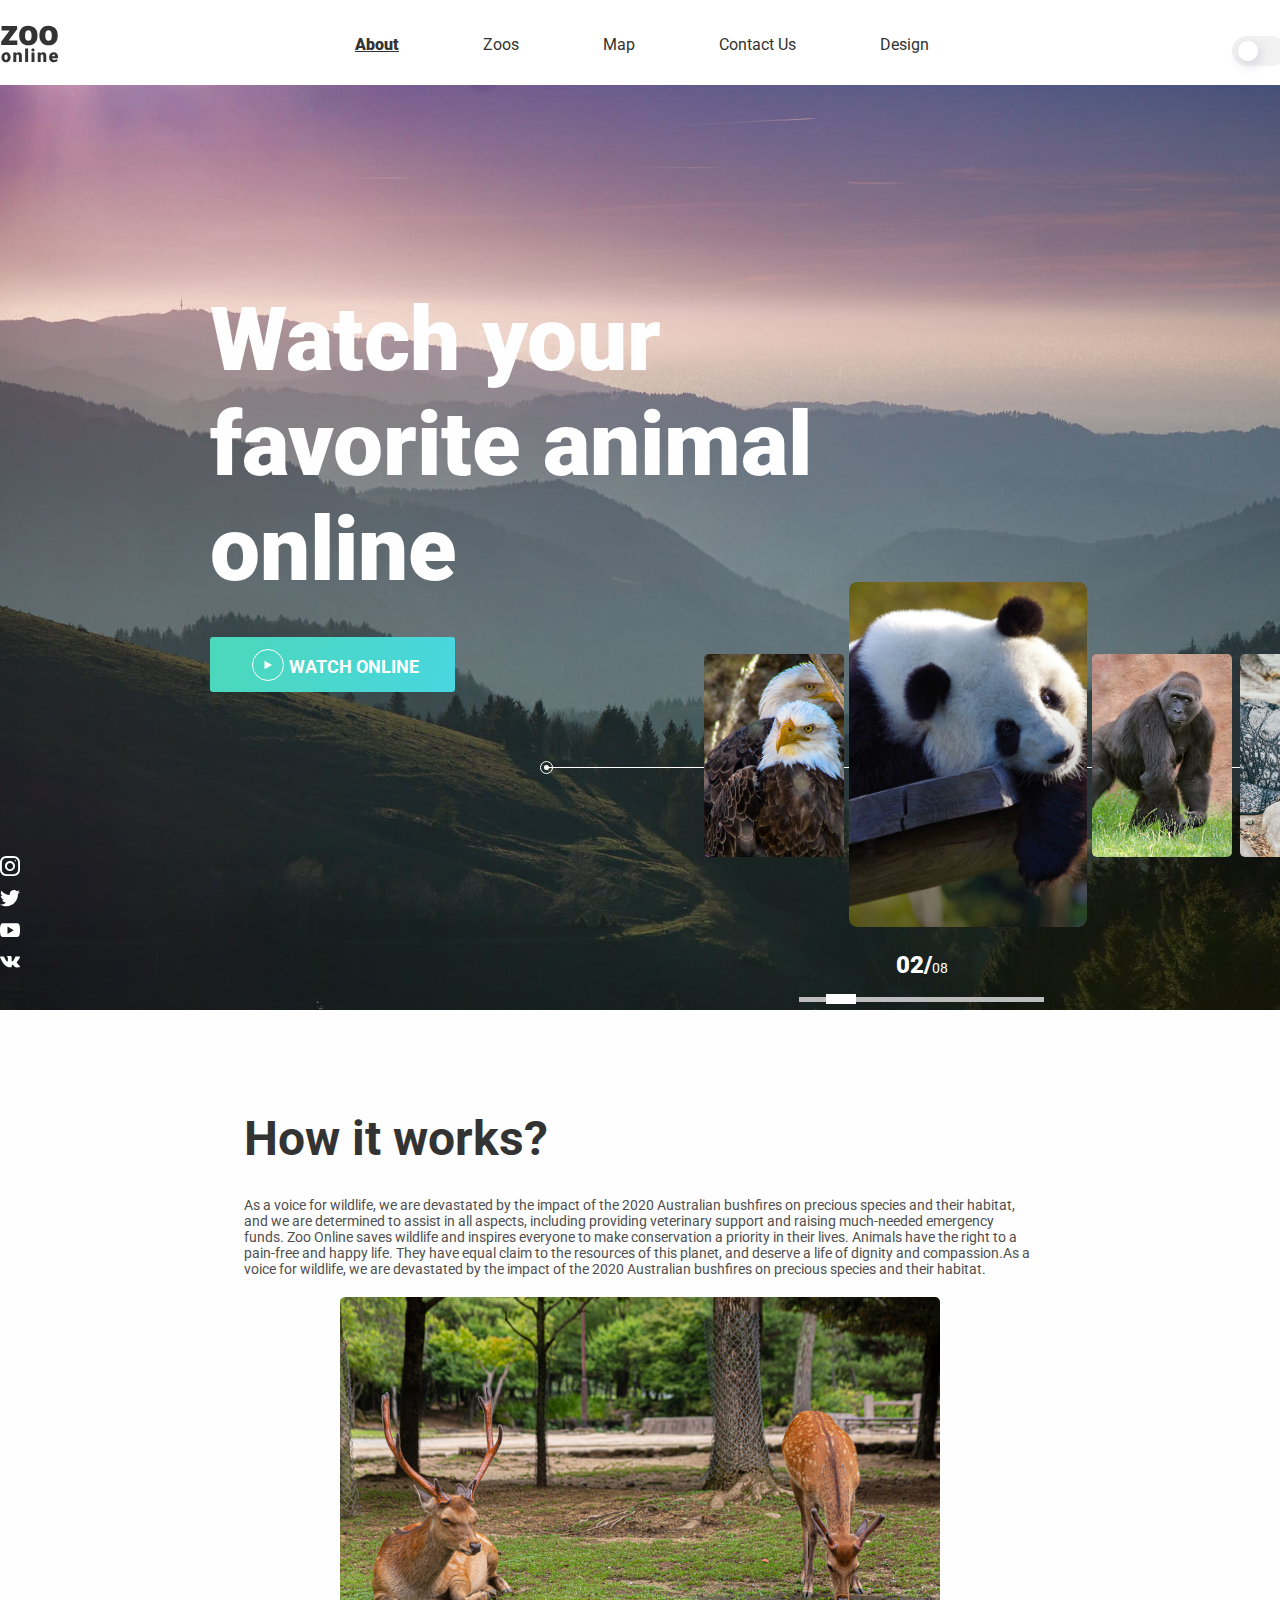
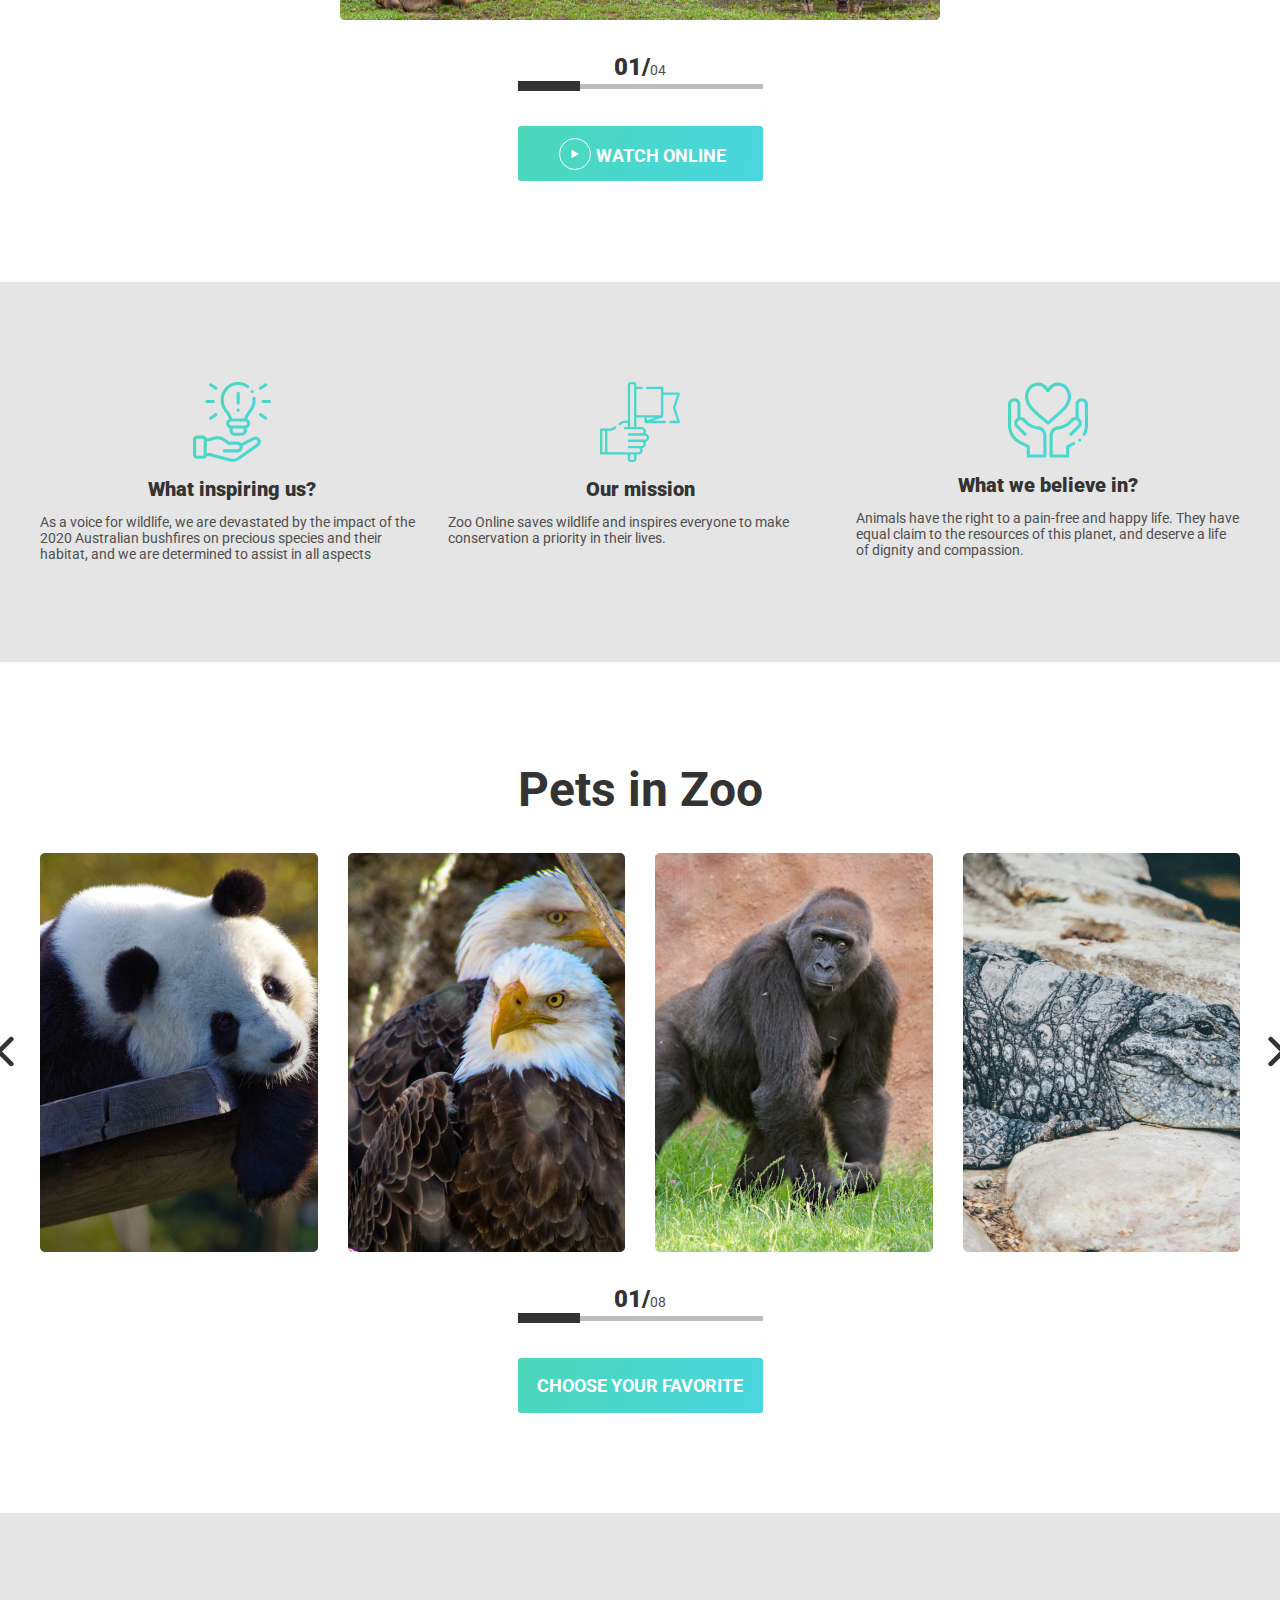
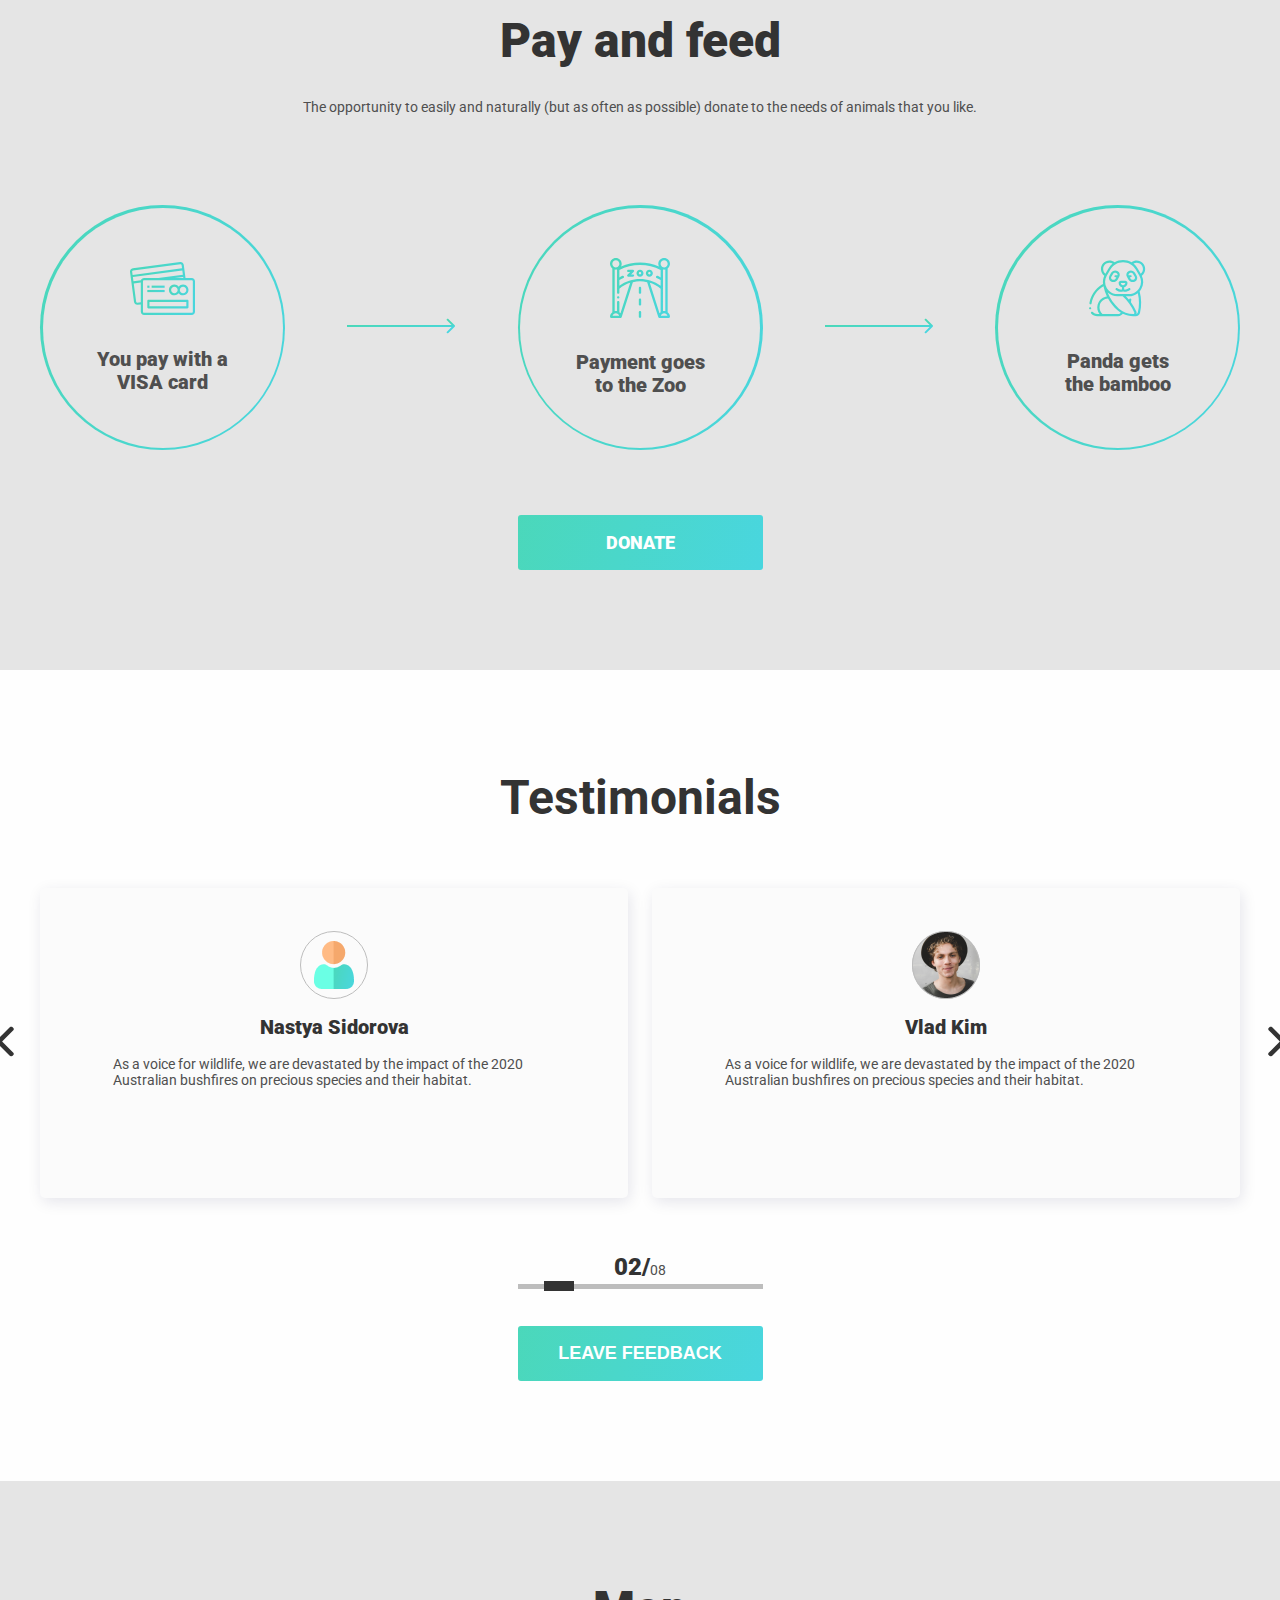
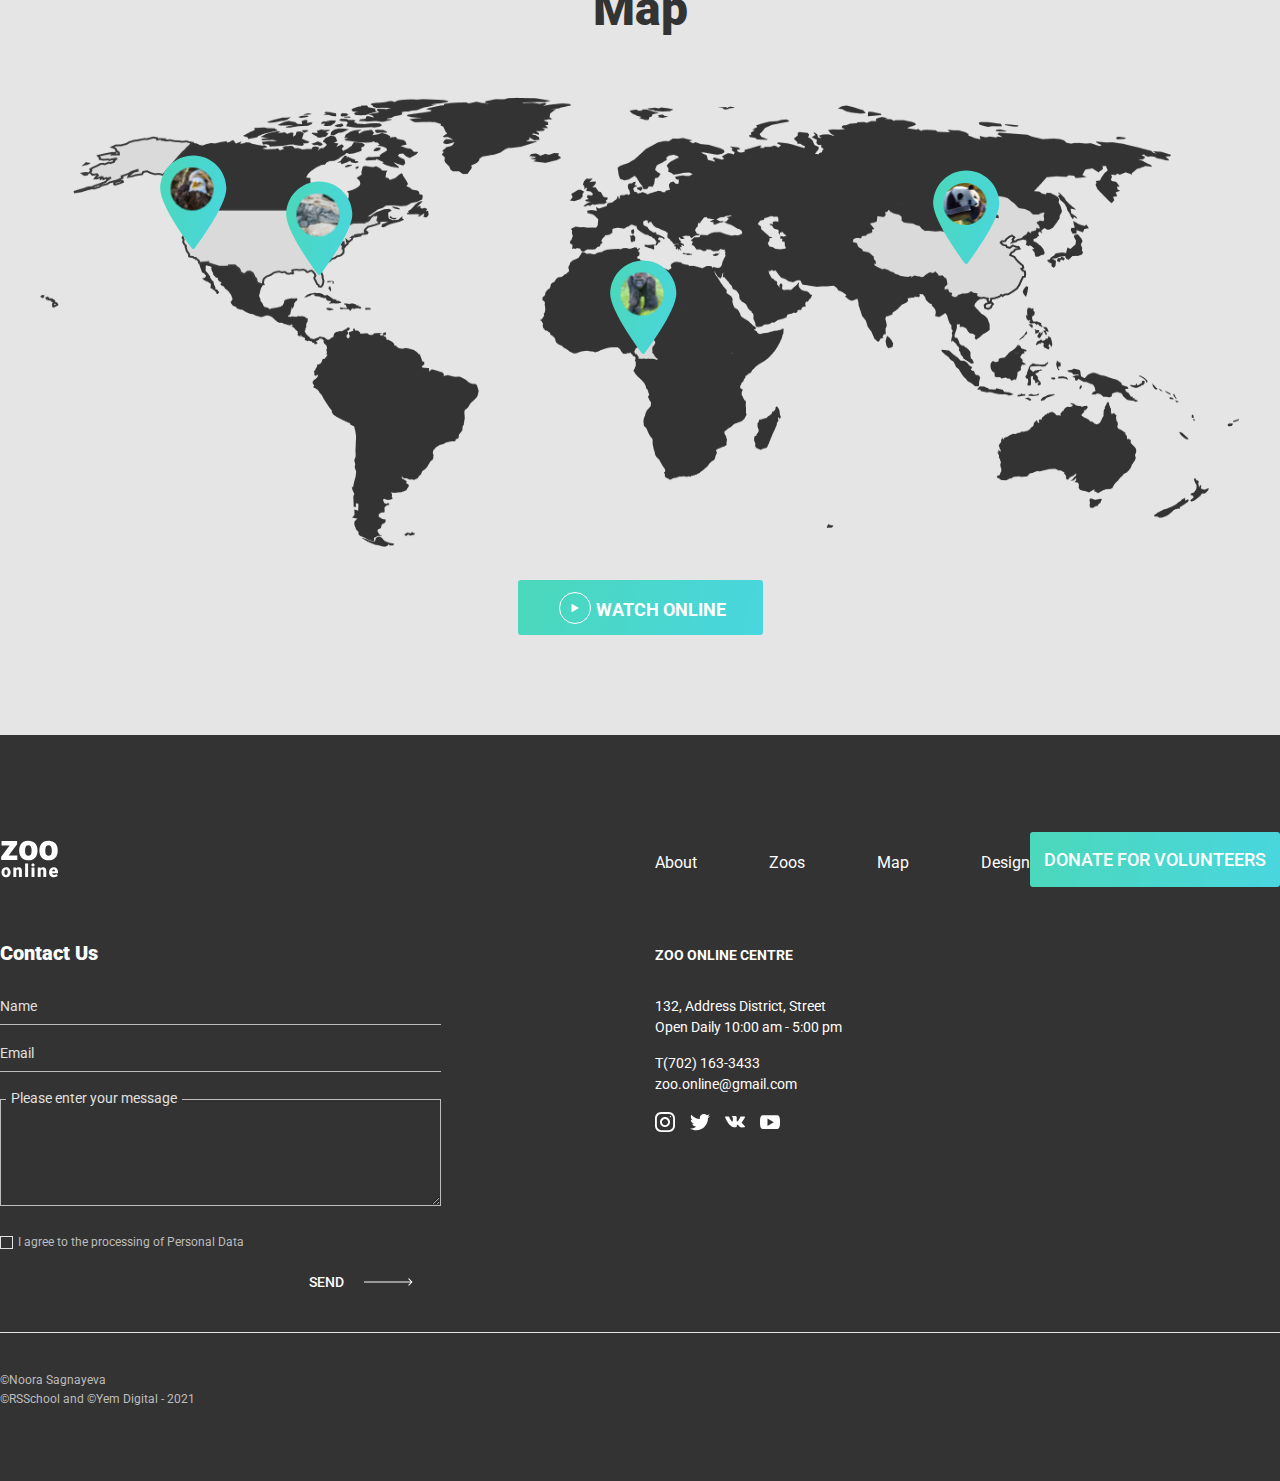
==== commit 2032a92a: "fix: fixed implementation of "switch to dark theme" functionality" ====
--- a/online-zoo/pages/Landing/index.html
+++ b/online-zoo/pages/Landing/index.html
@@ -5,12 +5,13 @@
 		<meta http-equiv="X-UA-Compatible" content="IE=edge" />
 		<meta name="viewport" content="width=device-width, initial-scale=1.0, maximum scale" />
 		<meta http-equiv="X-UA-Compatible" content="ie=edge" />
-		<link rel="stylesheet" href="./css/style-light.css?v=2" id="theme_css" />
+		<link rel="shortcut icon" href="../../assets/Landing/images/light.svg" type="image/x-icon" />
+		<link rel="stylesheet" href="./css/style-light.css?v=2" />
 		<title>Online-Zoo</title>
 	</head>
 
 	<body>
-		<div class="wrapper">
+		<div class="wrapper theme-light" id="theme_css">
 			<header class="header" id="about">
 				<div class="container_big">
 					<div class="header_row">
@@ -49,8 +50,9 @@
 								</ul>
 							</div>
 						</nav>
-						<div class="header_logo header_check" onclick="switchTheme()">
-							<a href="#" class="header_check_link">
+						<div class="header_logo header_check">
+							<img src="../../assets/Landing/images/swich-light.png" alt="" />
+							<!-- <a href="#" class="header_check_link">
 								<svg width="61" height="50" viewBox="0 0 61 50" fill="none" xmlns="http://www.w3.org/2000/svg">
 									<rect x="7" y="6" width="54" height="30" rx="15" fill="#F2F2F2" />
 									<g filter="url(#filter0_d)">
@@ -83,7 +85,7 @@
 										</filter>
 									</defs>
 								</svg>
-							</a>
+							</a> -->
 						</div>
 					</div>
 				</div>
--- a/online-zoo/pages/Landing/css/style-light.css
+++ b/online-zoo/pages/Landing/css/style-light.css
@@ -36,6 +36,30 @@
 	width: 100%;
 	font-size: 14px;
 }
+.theme-light {
+	--bg-header-color: #fff;
+	--bg-primary-color: #fbfbfb;
+	--bg-secondary-color: #f2f2f2;
+	--bg-testimonial-color: #fefefe;
+	--bg-map-tooltip-color: #fefefe;
+	--bg-pages-color: #fbfbfb;
+	--bg-mission-color: #e5e5e5;
+	--primary-color: #333;
+	--text-primary-color: #4f4f4f;
+	color: var(--text-primary-color);
+}
+.theme-dark {
+	--bg-header-color: #333;
+	--bg-primary-color: #333;
+	--bg-secondary-color: #4f4f4f;
+	--bg-testimonial-color: #3c3c3c;
+	--bg-map-tooltip-color: #333;
+	--bg-pages-color: #4f4f4f;
+	--bg-mission-color: #4f4f4f;
+	--primary-color: #fefefe;
+	--text-primary-color: #f2f2f2;
+	color: var(--text-primary-color);
+}
 .wrapper {
 	display: flex;
 	flex-direction: column;
@@ -44,7 +68,7 @@
 	overflow: hidden;
 }
 .header {
-	background: #ffffff;
+	background: var(--bg-header-color);
 	box-shadow: 0px 4px 8px rgba(44, 101, 77, 0.08);
 }
 .header_row {
@@ -54,10 +78,14 @@
 	padding: 22px 0 18px 0;
 }
 .header_logo svg {
-	fill: #333333;
+	fill: var(--primary-color);
 }
 .header_check {
+	cursor: pointer;
 	position: relative;
+	width: 55px;
+	height: 30px;
+	text-align: center;
 }
 .menu_list {
 	display: flex;
@@ -75,7 +103,7 @@
 	font-size: 16px;
 	line-height: 19px;
 	text-decoration: none;
-	color: #333333;
+	color: var(--primary-color);
 	padding: 0px 42px;
 }
 .icon-menu {
@@ -313,7 +341,7 @@
 	appearance: none;
 	outline: none;
 	overflow: hidden;
-	background-color: #f2f2f2;
+	background-color: transparent;
 	height: 10px;
 }
 
@@ -323,7 +351,7 @@
 }
 
 .input-range::-webkit-slider-thumb {
-	background: #333333;
+	background: var(--primary-color);
 	cursor: pointer;
 	width: 62px;
 	margin-top: -3px;
@@ -337,7 +365,7 @@
 }
 
 .input-range::-moz-range-thumb {
-	background: #333333;
+	background: var(--primary-color);
 	cursor: pointer;
 	width: 62px;
 	height: 10px;
@@ -654,8 +682,8 @@
 .how_it_works {
 	display: flex;
 	justify-content: center;
-	background: #f2f2f2;
-	border: 1px solid #f2f2f2;
+	background: var(--bg-testimonial-color);
+	border: 1px solid var(--bg-testimonial-color);
 }
 .how_it_works_block {
 	display: flex;
@@ -671,7 +699,7 @@
 	font-weight: 700;
 	font-size: 48px;
 	line-height: 56px;
-	color: #333333;
+	color: var(--primary-color);
 	align-self: flex-start;
 }
 .how_it_works_text {
@@ -679,7 +707,7 @@
 	font-family: 'Roboto';
 	font-size: 14px;
 	line-height: 16px;
-	color: #4f4f4f;
+	color: var(--text-primary-color);
 }
 .how_it_works_input {
 	display: flex;
@@ -694,7 +722,7 @@
 	font-weight: 900;
 	font-size: 24px;
 	line-height: 28px;
-	color: #333333;
+	color: var(--primary-color);
 }
 
 @media (max-width: 1200px) {
@@ -757,7 +785,7 @@
 
 /* блок с иконками  */
 .mission {
-	background: #e5e5e5;
+	background: var(--bg-mission-color);
 }
 
 .mission_block {
@@ -779,13 +807,13 @@
 	font-weight: 900;
 	font-size: 20px;
 	line-height: 23px;
-	color: #333333;
+	color: var(--primary-color);
 }
 .mission_block_item_text {
 	align-self: flex-start;
 	font-size: 14px;
 	line-height: 16px;
-	color: #4f4f4f;
+	color: var(--text-primary-color);
 }
 @media (max-width: 1200px) {
 	.mission_block {
@@ -828,7 +856,7 @@
 }
 /* блок слайдер */
 .favorite {
-	background: #f2f2f2;
+	background: var(--bg-testimonial-color);
 }
 .favorite_block {
 	display: flex;
@@ -841,7 +869,7 @@
 	font-weight: 700;
 	font-size: 48px;
 	line-height: 56px;
-	color: #333333;
+	color: var(--primary-color);
 }
 .favorite_block_slider {
 	width: 100%;
@@ -856,7 +884,7 @@
 	background: transparent;
 }
 .slider_dots svg {
-	fill: #333333;
+	fill: var(--primary-color);
 }
 .slider_next {
 	position: absolute;
@@ -971,7 +999,7 @@
 /* блок с кругами */
 
 .pay_and_feed {
-	background: #e5e5e5;
+	background: var(--bg-mission-color);
 }
 .pay_and_feed_block {
 	display: flex;
@@ -986,7 +1014,7 @@
 	font-size: 48px;
 	line-height: 56px;
 	text-align: center;
-	color: #333333;
+	color: var(--primary-color);
 }
 .pay_and_feed_block_text {
 	font-family: Roboto;
@@ -995,7 +1023,7 @@
 	font-size: 14px;
 	line-height: 16px;
 	text-align: center;
-	color: #4f4f4f;
+	color: var(--text-primary-color);
 	padding: 30px 0;
 }
 .pay_and_feed_block_icons {
@@ -1020,7 +1048,7 @@
 	flex-direction: column;
 	align-items: center;
 	justify-content: center;
-	background: #e5e5e5;
+	background: var(--bg-mission-color);
 	border-radius: 50%;
 	width: 240px;
 	height: 240px;
@@ -1034,7 +1062,7 @@
 	font-size: 20px;
 	line-height: 23px;
 	text-align: center;
-	color: #4f4f4f;
+	color: var(--text-primary-color);
 	width: 55%;
 }
 .pay_and_feed_block_button {
@@ -1089,7 +1117,7 @@
 
 /* новый слойдер с фитбеком */
 .testimonials {
-	background: #f2f2f2;
+	background: var(--bg-testimonial-color);
 }
 .testimonials__block {
 	width: 49%;
@@ -1098,7 +1126,7 @@
 	align-items: center;
 	justify-content: center;
 	height: 310px;
-	background: #fefefe;
+	background: var(--bg-pages-color);
 	box-shadow: 2px 4px 15px rgba(6, 12, 70, 0.1);
 	border-radius: 5px;
 }
@@ -1132,14 +1160,14 @@
 	font-size: 20px;
 	line-height: 23px;
 	text-align: center;
-	color: #333333;
+	color: var(--primary-color);
 	padding: 17px 0;
 }
 .slider_text {
 	font-family: Roboto;
 	font-size: 14px;
 	line-height: 16px;
-	color: #4f4f4f;
+	color: var(--text-primary-color);
 	padding: 0 73px;
 }
 
@@ -1196,7 +1224,7 @@
 /* карта */
 
 .map {
-	background: #e3e3e3;
+	background: var(--bg-mission-color);
 }
 .map__block {
 	display: flex;
@@ -1211,7 +1239,7 @@
 	font-size: 48px;
 	line-height: 56px;
 	text-align: center;
-	color: #333333;
+	color: var(--primary-color);
 }
 .map__map {
 	padding-top: 60px;
@@ -1668,7 +1696,7 @@
 	margin: 0 auto;
 	box-shadow: 2px 4px 15px rgba(6, 12, 70, 0.15);
 	border-radius: 8px;
-	background: #fefefe;
+	background: var(--bg-map-tooltip-color);
 	display: flex;
 	flex-direction: column;
 	justify-content: center;
@@ -1700,7 +1728,7 @@
 	font-weight: 900;
 	font-size: 18px;
 	line-height: 21px;
-	color: #333333;
+	color: var(--primary-color);
 	padding-bottom: 7px;
 }
 
@@ -1714,7 +1742,7 @@
 	font-size: 14px;
 	line-height: 16px;
 	font-weight: 800;
-	color: #333333;
+	color: var(--primary-color);
 }
 @media (max-width: 640px) {
 	.popap-three-four {
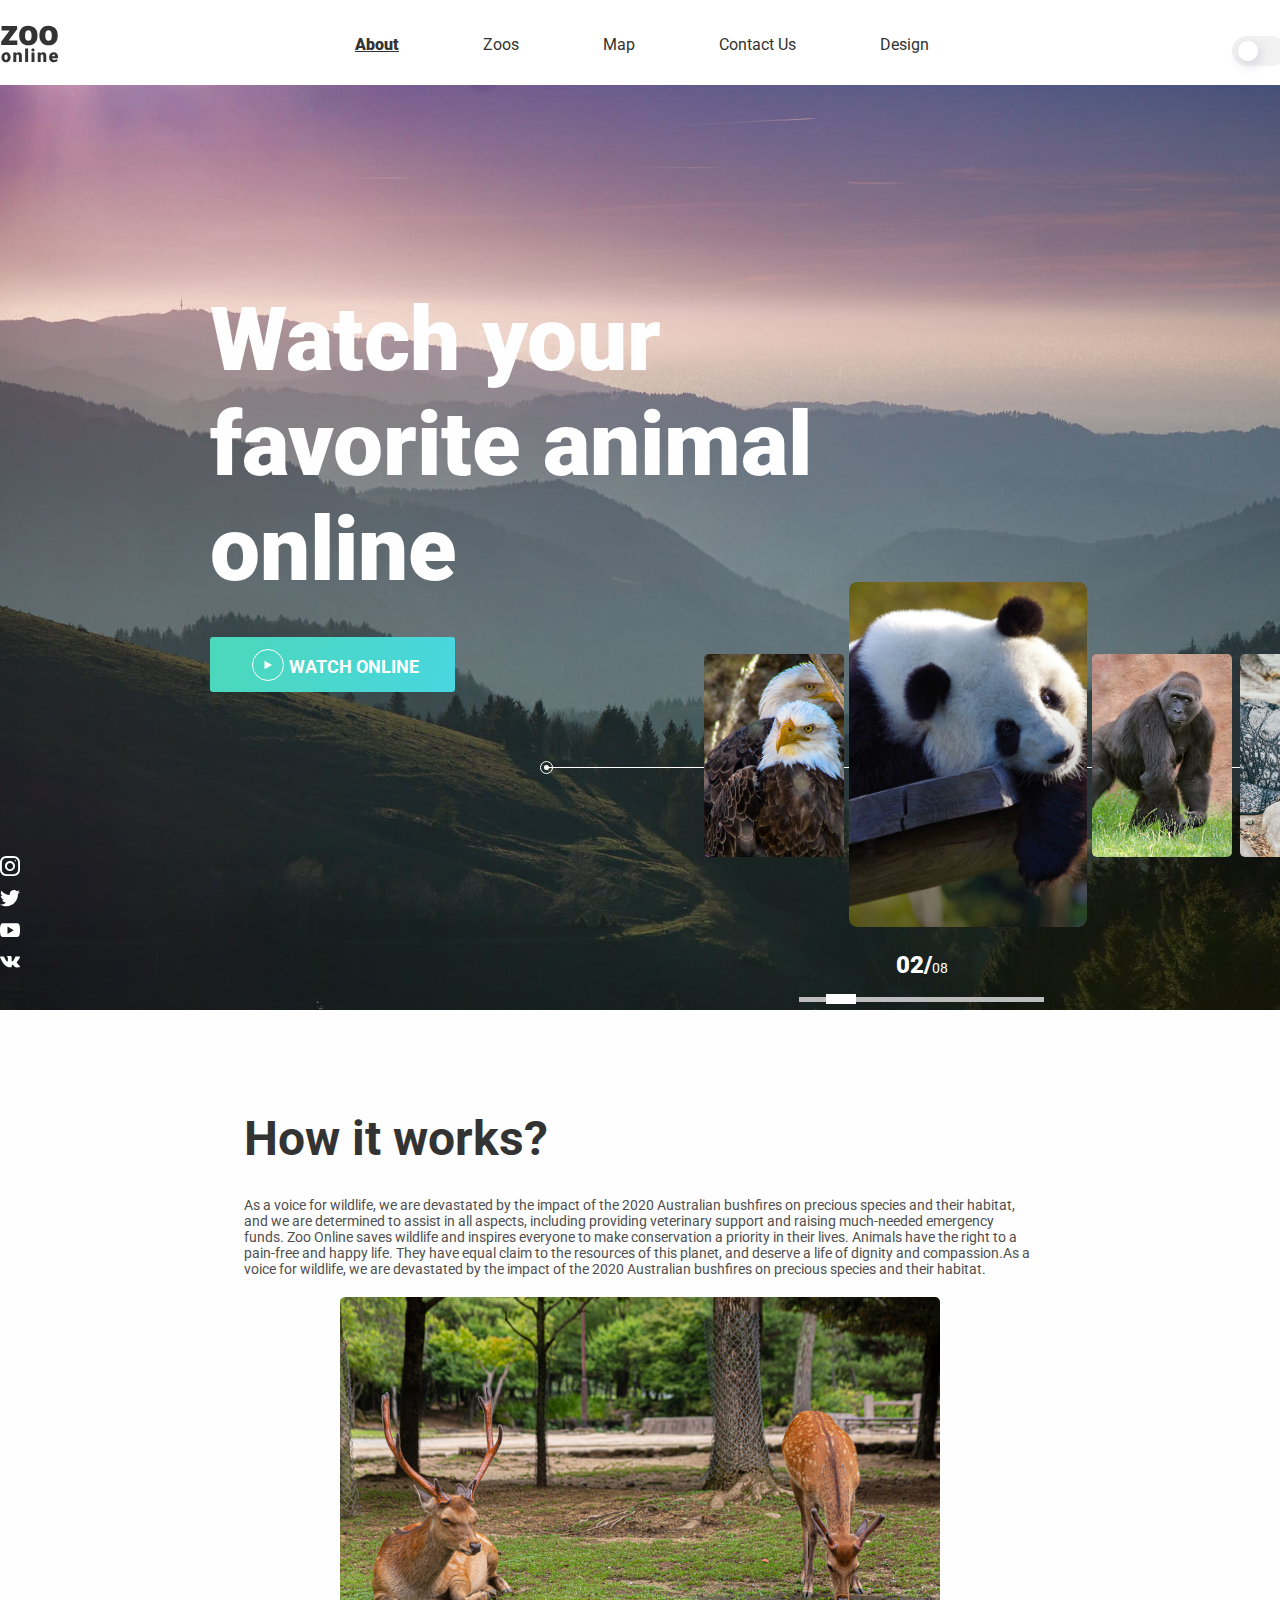
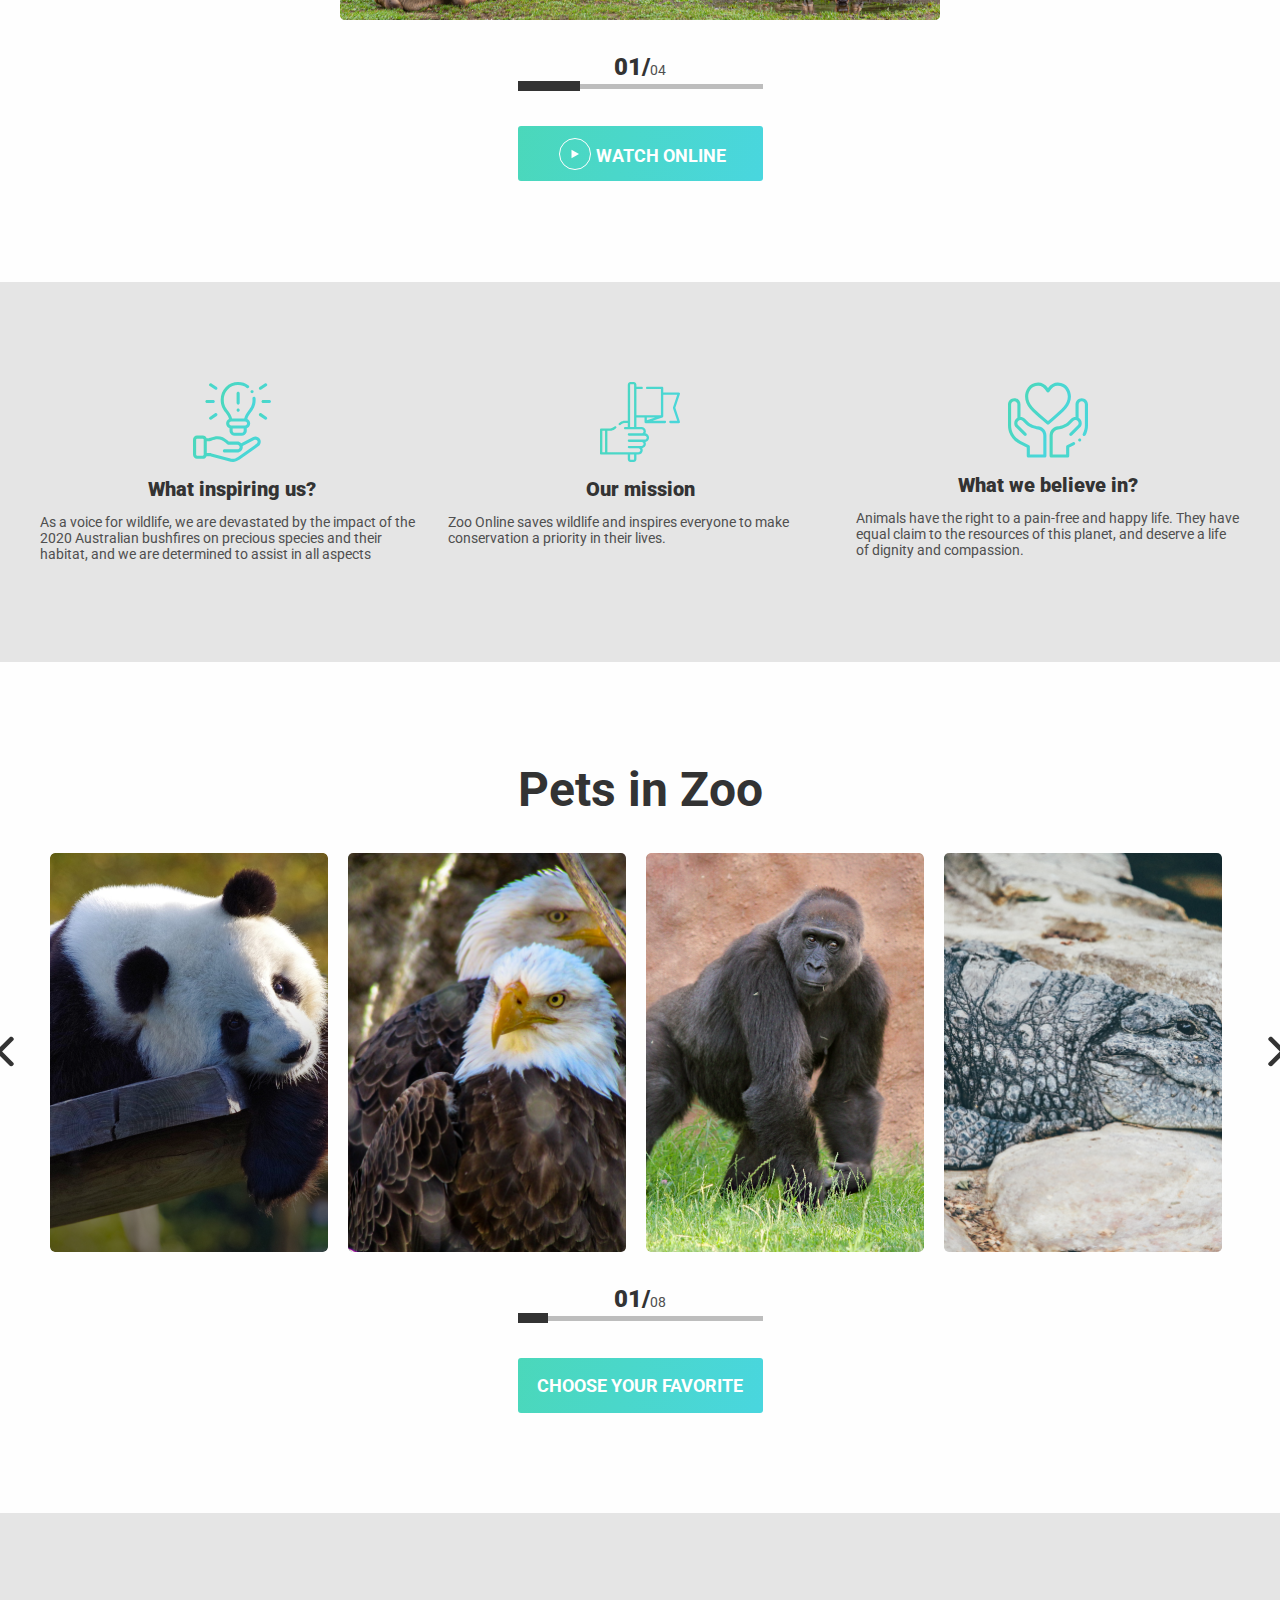
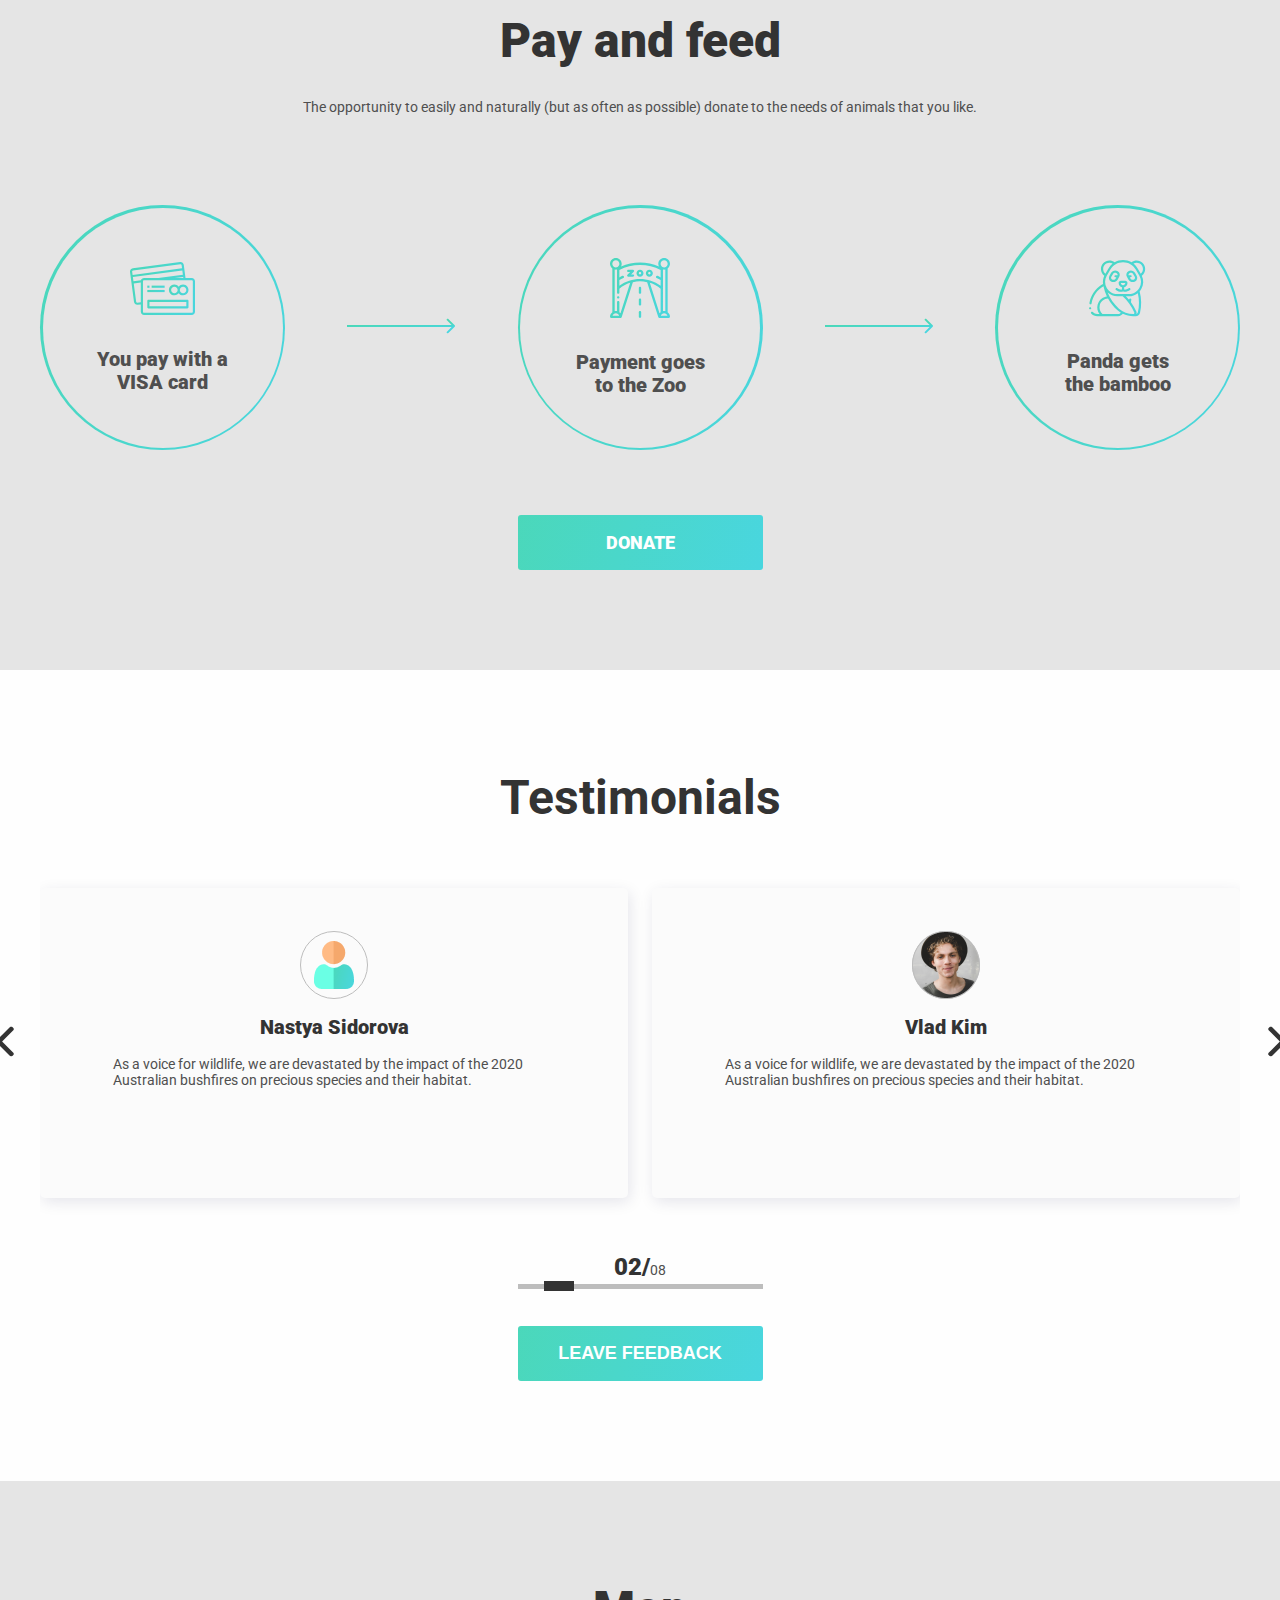
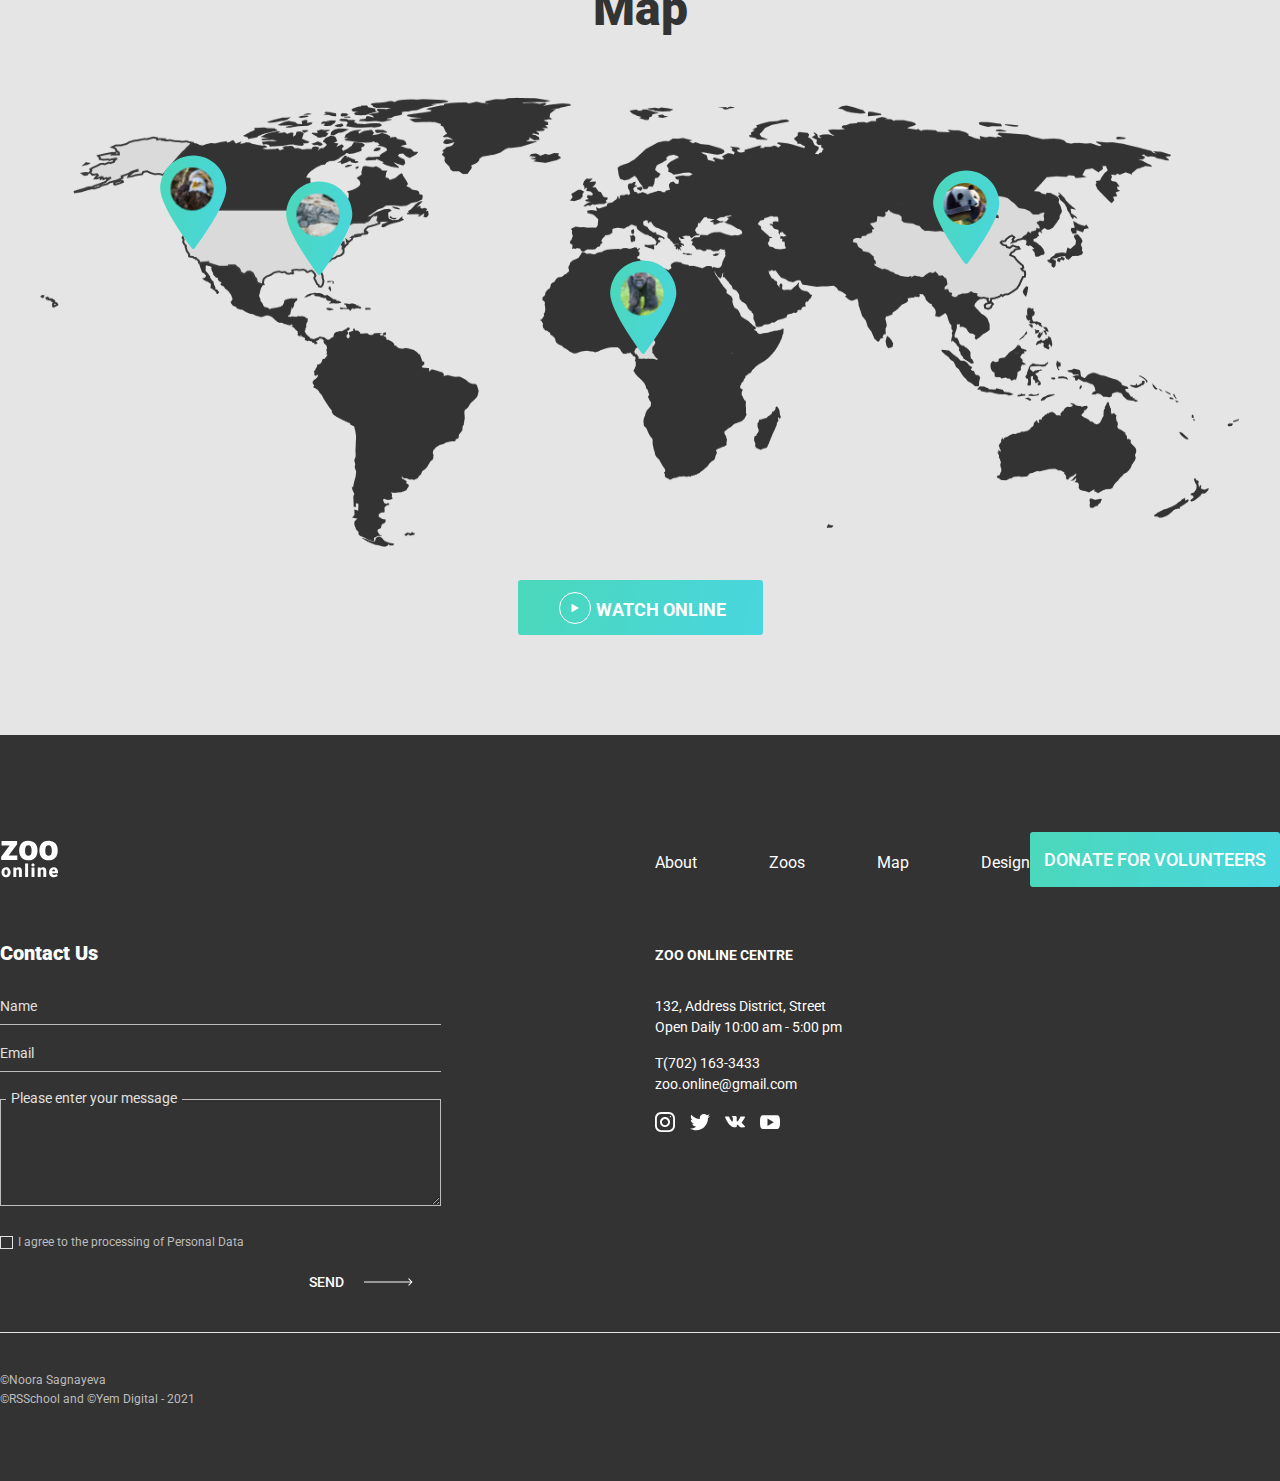
==== commit e72032fc: "feat: add Pets in Zoo slider" ====
--- a/online-zoo/pages/Landing/index.html
+++ b/online-zoo/pages/Landing/index.html
@@ -52,40 +52,6 @@
 						</nav>
 						<div class="header_logo header_check">
 							<img src="../../assets/Landing/images/swich-light.png" alt="" />
-							<!-- <a href="#" class="header_check_link">
-								<svg width="61" height="50" viewBox="0 0 61 50" fill="none" xmlns="http://www.w3.org/2000/svg">
-									<rect x="7" y="6" width="54" height="30" rx="15" fill="#F2F2F2" />
-									<g filter="url(#filter0_d)">
-										<circle cx="23" cy="21" r="10" fill="white" />
-									</g>
-									<defs>
-										<filter
-											id="filter0_d"
-											x="0"
-											y="0"
-											width="50"
-											height="50"
-											filterUnits="userSpaceOnUse"
-											color-interpolation-filters="sRGB"
-										>
-											<feFlood flood-opacity="0" result="BackgroundImageFix" />
-											<feColorMatrix
-												in="SourceAlpha"
-												type="matrix"
-												values="0 0 0 0 0 0 0 0 0 0 0 0 0 0 0 0 0 0 127 0"
-											/>
-											<feOffset dx="2" dy="4" />
-											<feGaussianBlur stdDeviation="7.5" />
-											<feColorMatrix
-												type="matrix"
-												values="0 0 0 0 0.0229167 0 0 0 0 0.048125 0 0 0 0 0.275 0 0 0 0.15 0"
-											/>
-											<feBlend mode="normal" in2="BackgroundImageFix" result="effect1_dropShadow" />
-											<feBlend mode="normal" in="SourceGraphic" in2="effect1_dropShadow" result="shape" />
-										</filter>
-									</defs>
-								</svg>
-							</a> -->
 						</div>
 					</div>
 				</div>
@@ -449,7 +415,7 @@
 				<div class="favorite_block container">
 					<div class="favorite_block_title">Pets in Zoo</div>
 					<div class="favorite_block_slider">
-						<div class="slider_body">
+						<div class="slider_body slider_body_pet-in-zoo" id="pets-in-zoo">
 							<div class="slider_item">
 								<div class="slider_img slider_img_img">
 									<img src="../../assets/Landing/images/slider1.png" alt="slider" />
@@ -630,22 +596,202 @@
 									</div>
 								</div>
 							</div>
-						</div>
-					</div>
-					<div class="how_it_works_input favorite-how_it_works_input">
+							<div class="slider_item">
+								<div class="slider_img slider_img_img">
+									<img src="../../assets/Landing/images/slide5.jpg" alt="slider" />
+									<div class="slider__effect">
+										<div class="slider_paragr">
+											Panda’s name is Bei Bei. He is 2 years old. Bei Bei is from China. He loves bamboos.
+										</div>
+										<div class="slider_btn_block">
+											<a href="../Zoos_page/panda/index.html" target="_blank" class="slider_button">
+												<div class="button_play">
+													<svg
+														class="button_play_svg"
+														width="20"
+														height="20"
+														viewBox="0 0 8 10"
+														fill="none"
+														xmlns="http://www.w3.org/2000/svg"
+													>
+														<path d="M8 5L0.5 9.33013L0.5 0.669873L8 5Z" fill="white" />
+													</svg>
+												</div>
+												<p class="text-button">watch online</p>
+											</a>
+											<a href="../Zoos_page/panda/index.html" target="_blank" class="slider_button">
+												<div class="button_play">
+													<svg
+														class="button_play_svg"
+														width="10"
+														height="17"
+														viewBox="0 0 10 17"
+														fill="none"
+														xmlns="http://www.w3.org/2000/svg"
+													>
+														<path
+															d="M7.19824 11.6602C7.19824 11.1621 7.04004 10.752 6.72363 10.4297C6.40723 10.1016 5.87988 9.80859 5.1416 9.55078C4.40332 9.28711 3.8291 9.04395 3.41895 8.82129C2.05371 8.08887 1.37109 7.00488 1.37109 5.56934C1.37109 4.59668 1.66699 3.79687 2.25879 3.16992C2.85059 2.54297 3.65332 2.1709 4.66699 2.05371V0.137695H6.07324V2.07129C7.09277 2.21777 7.88086 2.65137 8.4375 3.37207C8.99414 4.08691 9.27246 5.01855 9.27246 6.16699H7.14551C7.14551 5.42871 6.97852 4.84863 6.64453 4.42676C6.31641 3.99902 5.86816 3.78516 5.2998 3.78516C4.7373 3.78516 4.29785 3.9375 3.98145 4.24219C3.66504 4.54688 3.50684 4.9834 3.50684 5.55176C3.50684 6.06152 3.66211 6.47168 3.97266 6.78223C4.28906 7.08691 4.82227 7.37695 5.57227 7.65234C6.32227 7.92773 6.91113 8.18262 7.33887 8.41699C7.7666 8.65137 8.12695 8.9209 8.41992 9.22559C8.71289 9.52441 8.93848 9.87012 9.09668 10.2627C9.25488 10.6553 9.33398 11.1152 9.33398 11.6426C9.33398 12.6328 9.0293 13.4355 8.41992 14.0508C7.81641 14.666 6.97266 15.0293 5.88867 15.1406V16.8545H4.49121V15.1494C3.33105 15.0205 2.4375 14.6045 1.81055 13.9014C1.18945 13.1982 0.878906 12.2666 0.878906 11.1064H3.01465C3.01465 11.8447 3.19922 12.416 3.56836 12.8203C3.94336 13.2246 4.4707 13.4268 5.15039 13.4268C5.81836 13.4268 6.3252 13.2656 6.6709 12.9434C7.02246 12.6211 7.19824 12.1934 7.19824 11.6602Z"
+															fill="white"
+														/>
+													</svg>
+												</div>
+												<p class="text-button">Donate</p>
+											</a>
+										</div>
+									</div>
+								</div>
+							</div>
+							<div class="slider_item">
+								<div class="slider_img slider_img_img">
+									<img src="../../assets/Landing/images/slide6.png" alt="slider" />
+									<div class="slider__effect">
+										<div class="slider_paragr">
+											Panda’s name is Bei Bei. He is 2 years old. Bei Bei is from China. He loves bamboos.
+										</div>
+										<div class="slider_btn_block">
+											<a href="../Zoos_page/eagle/index.html" target="_blank" class="slider_button">
+												<div class="button_play">
+													<svg
+														class="button_play_svg"
+														width="20"
+														height="20"
+														viewBox="0 0 8 10"
+														fill="none"
+														xmlns="http://www.w3.org/2000/svg"
+													>
+														<path d="M8 5L0.5 9.33013L0.5 0.669873L8 5Z" fill="white" />
+													</svg>
+												</div>
+												<p class="text-button">watch online</p>
+											</a>
+											<a href="../Zoos_page/eagle/index.html" target="_blank" class="slider_button">
+												<div class="button_play">
+													<svg
+														class="button_play_svg"
+														width="10"
+														height="17"
+														viewBox="0 0 10 17"
+														fill="none"
+														xmlns="http://www.w3.org/2000/svg"
+													>
+														<path
+															d="M7.19824 11.6602C7.19824 11.1621 7.04004 10.752 6.72363 10.4297C6.40723 10.1016 5.87988 9.80859 5.1416 9.55078C4.40332 9.28711 3.8291 9.04395 3.41895 8.82129C2.05371 8.08887 1.37109 7.00488 1.37109 5.56934C1.37109 4.59668 1.66699 3.79687 2.25879 3.16992C2.85059 2.54297 3.65332 2.1709 4.66699 2.05371V0.137695H6.07324V2.07129C7.09277 2.21777 7.88086 2.65137 8.4375 3.37207C8.99414 4.08691 9.27246 5.01855 9.27246 6.16699H7.14551C7.14551 5.42871 6.97852 4.84863 6.64453 4.42676C6.31641 3.99902 5.86816 3.78516 5.2998 3.78516C4.7373 3.78516 4.29785 3.9375 3.98145 4.24219C3.66504 4.54688 3.50684 4.9834 3.50684 5.55176C3.50684 6.06152 3.66211 6.47168 3.97266 6.78223C4.28906 7.08691 4.82227 7.37695 5.57227 7.65234C6.32227 7.92773 6.91113 8.18262 7.33887 8.41699C7.7666 8.65137 8.12695 8.9209 8.41992 9.22559C8.71289 9.52441 8.93848 9.87012 9.09668 10.2627C9.25488 10.6553 9.33398 11.1152 9.33398 11.6426C9.33398 12.6328 9.0293 13.4355 8.41992 14.0508C7.81641 14.666 6.97266 15.0293 5.88867 15.1406V16.8545H4.49121V15.1494C3.33105 15.0205 2.4375 14.6045 1.81055 13.9014C1.18945 13.1982 0.878906 12.2666 0.878906 11.1064H3.01465C3.01465 11.8447 3.19922 12.416 3.56836 12.8203C3.94336 13.2246 4.4707 13.4268 5.15039 13.4268C5.81836 13.4268 6.3252 13.2656 6.6709 12.9434C7.02246 12.6211 7.19824 12.1934 7.19824 11.6602Z"
+															fill="white"
+														/>
+													</svg>
+												</div>
+												<p class="text-button">Donate</p>
+											</a>
+										</div>
+									</div>
+								</div>
+							</div>
+							<div class="slider_item">
+								<div class="slider_img slider_img_img">
+									<img src="../../assets/Landing/images/kl;jm;.jpg" alt="slider" />
+									<div class="slider__effect">
+										<div class="slider_paragr">
+											Panda’s name is Bei Bei. He is 2 years old. Bei Bei is from China. He loves bamboos.
+										</div>
+										<div class="slider_btn_block">
+											<a href="../Zoos_page/gorilla/index.html" target="_blank" class="slider_button">
+												<div class="button_play">
+													<svg
+														class="button_play_svg"
+														width="20"
+														height="20"
+														viewBox="0 0 8 10"
+														fill="none"
+														xmlns="http://www.w3.org/2000/svg"
+													>
+														<path d="M8 5L0.5 9.33013L0.5 0.669873L8 5Z" fill="white" />
+													</svg>
+												</div>
+												<p class="text-button">watch online</p>
+											</a>
+											<a href="../Zoos_page/gorilla/index.html" target="_blank" class="slider_button">
+												<div class="button_play">
+													<svg
+														class="button_play_svg"
+														width="10"
+														height="17"
+														viewBox="0 0 10 17"
+														fill="none"
+														xmlns="http://www.w3.org/2000/svg"
+													>
+														<path
+															d="M7.19824 11.6602C7.19824 11.1621 7.04004 10.752 6.72363 10.4297C6.40723 10.1016 5.87988 9.80859 5.1416 9.55078C4.40332 9.28711 3.8291 9.04395 3.41895 8.82129C2.05371 8.08887 1.37109 7.00488 1.37109 5.56934C1.37109 4.59668 1.66699 3.79687 2.25879 3.16992C2.85059 2.54297 3.65332 2.1709 4.66699 2.05371V0.137695H6.07324V2.07129C7.09277 2.21777 7.88086 2.65137 8.4375 3.37207C8.99414 4.08691 9.27246 5.01855 9.27246 6.16699H7.14551C7.14551 5.42871 6.97852 4.84863 6.64453 4.42676C6.31641 3.99902 5.86816 3.78516 5.2998 3.78516C4.7373 3.78516 4.29785 3.9375 3.98145 4.24219C3.66504 4.54688 3.50684 4.9834 3.50684 5.55176C3.50684 6.06152 3.66211 6.47168 3.97266 6.78223C4.28906 7.08691 4.82227 7.37695 5.57227 7.65234C6.32227 7.92773 6.91113 8.18262 7.33887 8.41699C7.7666 8.65137 8.12695 8.9209 8.41992 9.22559C8.71289 9.52441 8.93848 9.87012 9.09668 10.2627C9.25488 10.6553 9.33398 11.1152 9.33398 11.6426C9.33398 12.6328 9.0293 13.4355 8.41992 14.0508C7.81641 14.666 6.97266 15.0293 5.88867 15.1406V16.8545H4.49121V15.1494C3.33105 15.0205 2.4375 14.6045 1.81055 13.9014C1.18945 13.1982 0.878906 12.2666 0.878906 11.1064H3.01465C3.01465 11.8447 3.19922 12.416 3.56836 12.8203C3.94336 13.2246 4.4707 13.4268 5.15039 13.4268C5.81836 13.4268 6.3252 13.2656 6.6709 12.9434C7.02246 12.6211 7.19824 12.1934 7.19824 11.6602Z"
+															fill="white"
+														/>
+													</svg>
+												</div>
+												<p class="text-button">Donate</p>
+											</a>
+										</div>
+									</div>
+								</div>
+							</div>
+							<div class="slider_item">
+								<div class="slider_img slider_img_img">
+									<img src="../../assets/Landing/images/slide8.png" alt="slider" />
+									<div class="slider__effect">
+										<div class="slider_paragr">
+											Panda’s name is Bei Bei. He is 2 years old. Bei Bei is from China. He loves bamboos.
+										</div>
+										<div class="slider_btn_block">
+											<a href="../Zoos_page/aligator/index.html" target="_blank" class="slider_button">
+												<div class="button_play">
+													<svg
+														class="button_play_svg"
+														width="20"
+														height="20"
+														viewBox="0 0 8 10"
+														fill="none"
+														xmlns="http://www.w3.org/2000/svg"
+													>
+														<path d="M8 5L0.5 9.33013L0.5 0.669873L8 5Z" fill="white" />
+													</svg>
+												</div>
+												<p class="text-button">watch online</p>
+											</a>
+											<a href="../Zoos_page/aligator/index.html" target="_blank" class="slider_button">
+												<div class="button_play">
+													<svg
+														class="button_play_svg"
+														width="10"
+														height="17"
+														viewBox="0 0 10 17"
+														fill="none"
+														xmlns="http://www.w3.org/2000/svg"
+													>
+														<path
+															d="M7.19824 11.6602C7.19824 11.1621 7.04004 10.752 6.72363 10.4297C6.40723 10.1016 5.87988 9.80859 5.1416 9.55078C4.40332 9.28711 3.8291 9.04395 3.41895 8.82129C2.05371 8.08887 1.37109 7.00488 1.37109 5.56934C1.37109 4.59668 1.66699 3.79687 2.25879 3.16992C2.85059 2.54297 3.65332 2.1709 4.66699 2.05371V0.137695H6.07324V2.07129C7.09277 2.21777 7.88086 2.65137 8.4375 3.37207C8.99414 4.08691 9.27246 5.01855 9.27246 6.16699H7.14551C7.14551 5.42871 6.97852 4.84863 6.64453 4.42676C6.31641 3.99902 5.86816 3.78516 5.2998 3.78516C4.7373 3.78516 4.29785 3.9375 3.98145 4.24219C3.66504 4.54688 3.50684 4.9834 3.50684 5.55176C3.50684 6.06152 3.66211 6.47168 3.97266 6.78223C4.28906 7.08691 4.82227 7.37695 5.57227 7.65234C6.32227 7.92773 6.91113 8.18262 7.33887 8.41699C7.7666 8.65137 8.12695 8.9209 8.41992 9.22559C8.71289 9.52441 8.93848 9.87012 9.09668 10.2627C9.25488 10.6553 9.33398 11.1152 9.33398 11.6426C9.33398 12.6328 9.0293 13.4355 8.41992 14.0508C7.81641 14.666 6.97266 15.0293 5.88867 15.1406V16.8545H4.49121V15.1494C3.33105 15.0205 2.4375 14.6045 1.81055 13.9014C1.18945 13.1982 0.878906 12.2666 0.878906 11.1064H3.01465C3.01465 11.8447 3.19922 12.416 3.56836 12.8203C3.94336 13.2246 4.4707 13.4268 5.15039 13.4268C5.81836 13.4268 6.3252 13.2656 6.6709 12.9434C7.02246 12.6211 7.19824 12.1934 7.19824 11.6602Z"
+															fill="white"
+														/>
+													</svg>
+												</div>
+												<p class="text-button">Donate</p>
+											</a>
+										</div>
+									</div>
+								</div>
+							</div>
+						</div>
+					</div>
+					<div class="how_it_works_input testimonials__input">
 						<label for="rang" class="label-title"><span>01/</span>08</label>
 						<input type="range" class="input-range" min="0" max="8" value="0" id="rang" />
 					</div>
 					<a href="../Map/index.html" target="_blank" class="favorite_block_button btn">Choose your favorite</a>
 
-					<button class="slider_dots slider_next">
+					<button class="slider_dots slider_next slider_next_pets-in-zoo">
 						<svg width="18" height="30" viewBox="0 0 18 30" fill="none" xmlns="http://www.w3.org/2000/svg">
 							<path
 								d="M17.3337 13.8294L3.98332 0.479264C3.67454 0.170243 3.26235 0 2.82284 0C2.38334 0 1.97114 0.170243 1.66237 0.479264L0.679203 1.46218C0.0394526 2.10267 0.0394526 3.14363 0.679203 3.78314L11.8898 14.9938L0.666764 26.2169C0.357986 26.5259 0.1875 26.9378 0.1875 27.3771C0.1875 27.8168 0.357986 28.2288 0.666764 28.5381L1.64993 29.5207C1.95895 29.8298 2.3709 30 2.81041 30C3.24991 30 3.66211 29.8298 3.97088 29.5207L17.3337 16.1584C17.6432 15.8484 17.8132 15.4345 17.8122 14.9945C17.8132 14.5528 17.6432 14.1392 17.3337 13.8294Z"
 							/>
 						</svg>
 					</button>
-					<button class="slider_dots slider_prev">
+					<button class="slider_dots slider_prev slider_prev_pets-in-zoo">
 						<svg width="18" height="30" viewBox="0 0 18 30" fill="none" xmlns="http://www.w3.org/2000/svg">
 							<path
 								d="M0.666298 16.1706L14.0167 29.5207C14.3255 29.8298 14.7376 30 15.1772 30C15.6167 30 16.0289 29.8298 16.3376 29.5207L17.3208 28.5378C17.9605 27.8973 17.9605 26.8564 17.3208 26.2169L6.11016 15.0062L17.3332 3.78314C17.642 3.47412 17.8125 3.06217 17.8125 2.6229C17.8125 2.18315 17.642 1.7712 17.3332 1.46194L16.3501 0.479263C16.0411 0.17024 15.6291 0 15.1896 0C14.7501 0 14.3379 0.17024 14.0291 0.479263L0.666298 13.8416C0.356789 14.1516 0.18679 14.5655 0.187767 15.0055C0.18679 15.4472 0.356789 15.8608 0.666298 16.1706Z"
--- a/online-zoo/pages/Landing/css/style-light.css
+++ b/online-zoo/pages/Landing/css/style-light.css
@@ -874,11 +874,21 @@
 .favorite_block_slider {
 	width: 100%;
 	padding-top: 35px;
+	overflow: hidden;
 }
 .slider_body {
 	z-index: 1;
 	display: flex;
 	justify-content: space-between;
+}
+.slider_body_pet-in-zoo {
+	display: flex;
+	position: relative;
+	left: 0;
+	transition: all ease 1s;
+}
+.slider_body_pet-in-zoo > .slider_item {
+	margin: 0 10px;
 }
 .slider_dots {
 	background: transparent;
@@ -920,6 +930,12 @@
 .slider_img_img:hover::before {
 	transition: 1s ease-in;
 	opacity: 0.5;
+}
+.slider_img_img img {
+	object-fit: cover;
+	width: 278px;
+	height: 399px;
+	border-radius: 5px;
 }
 .slider__effect > .slider_paragr {
 	opacity: 0;
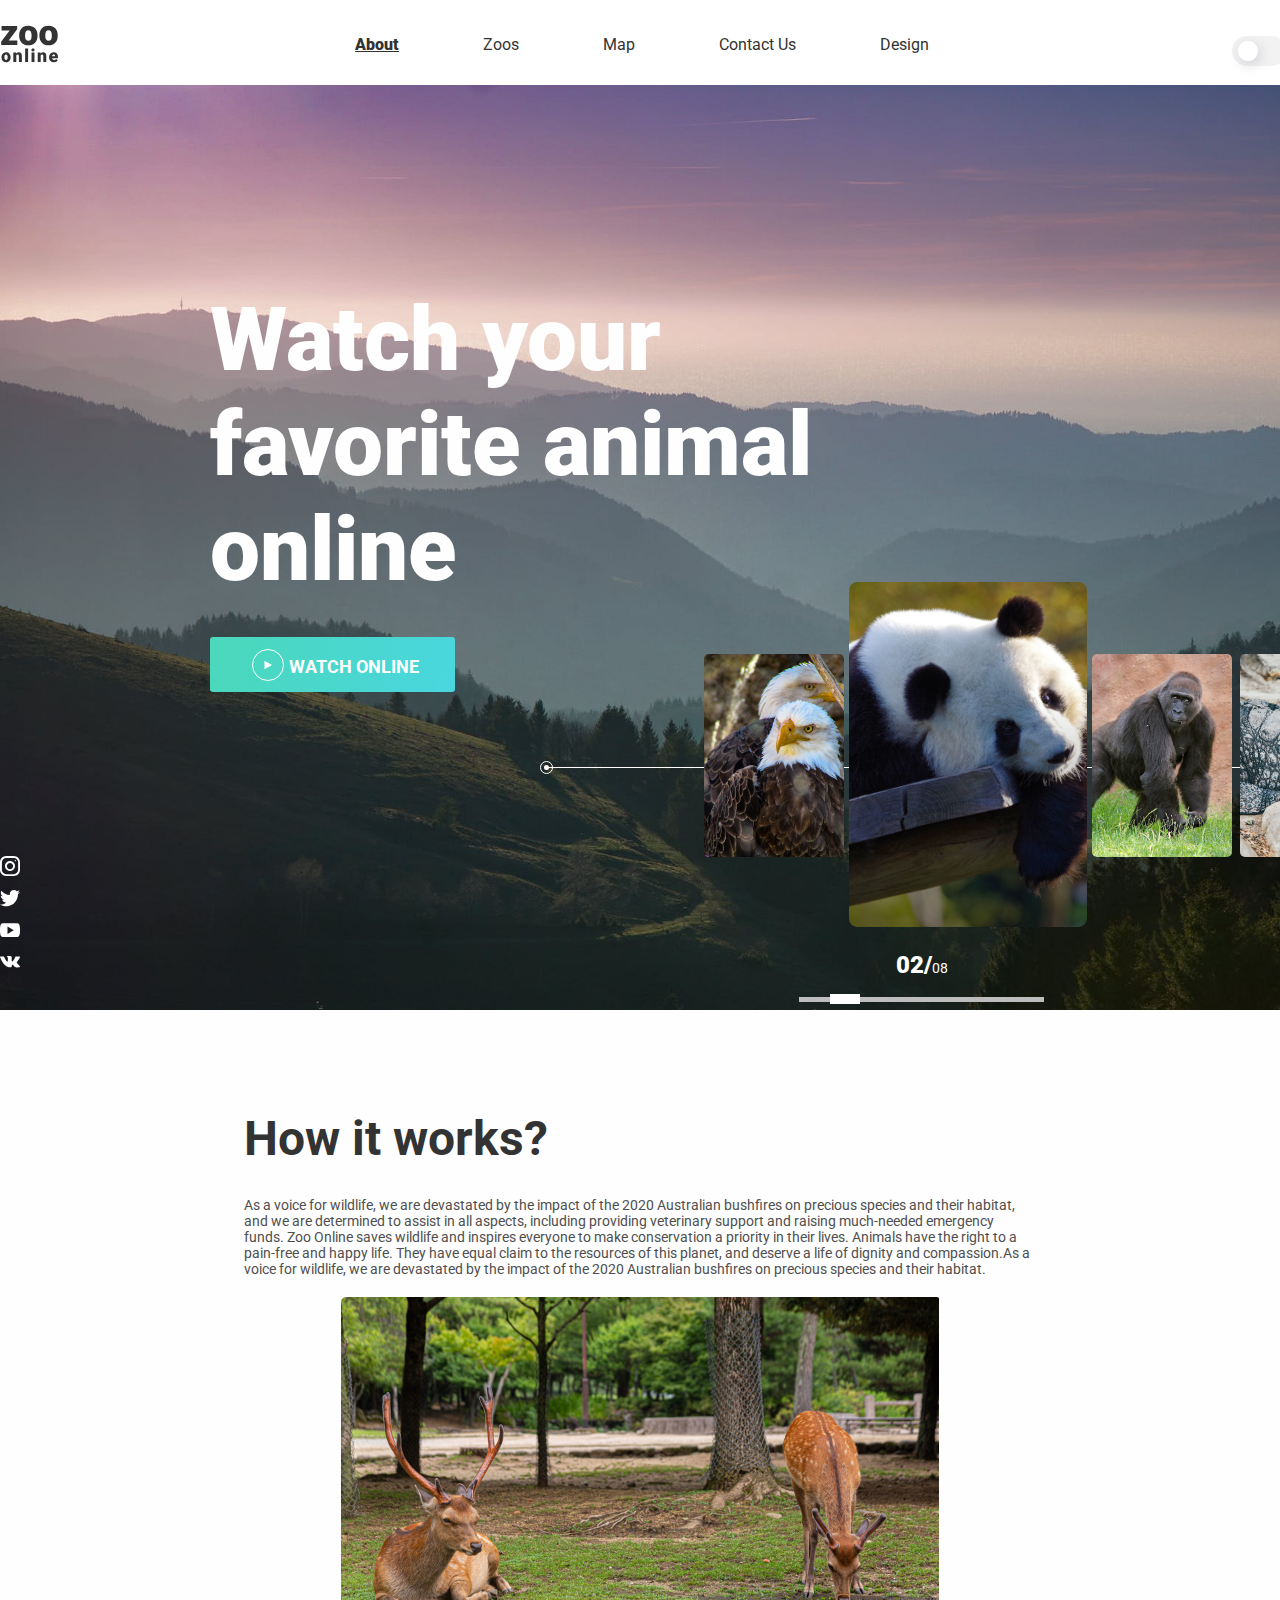
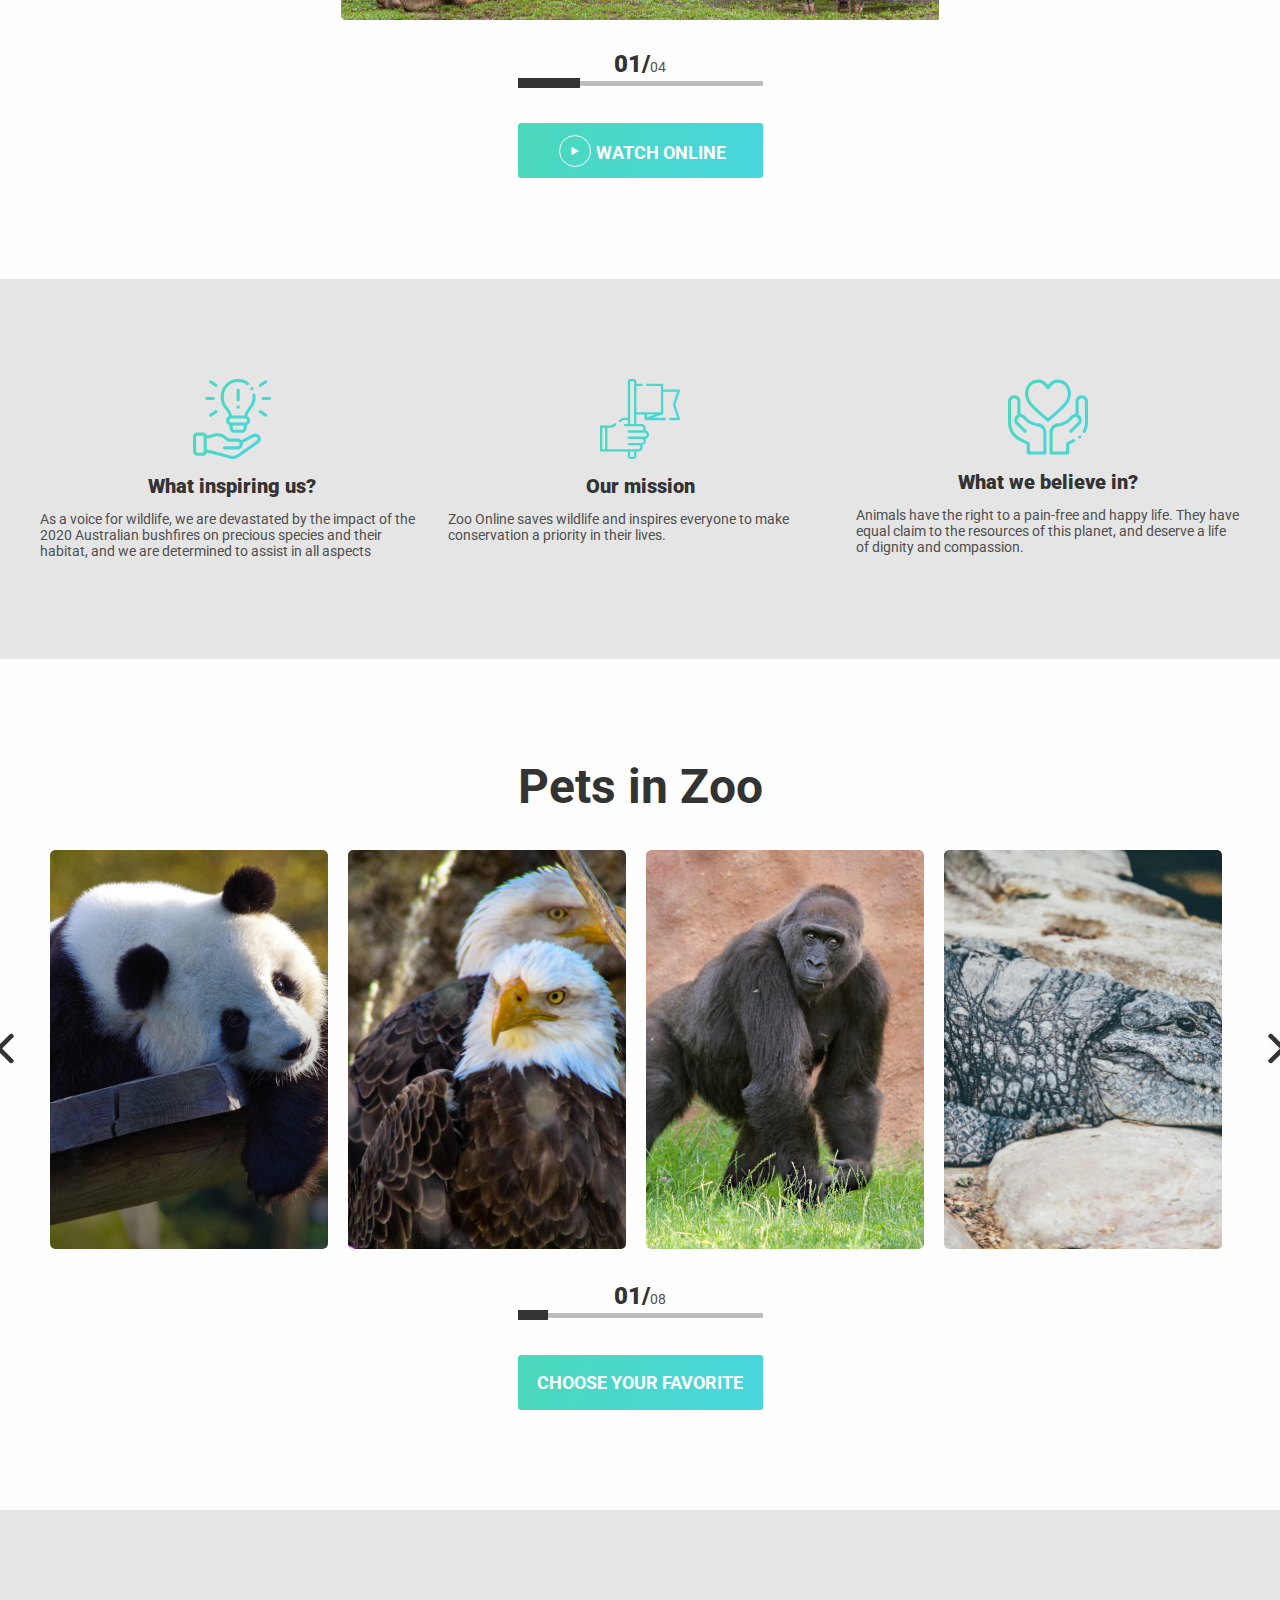
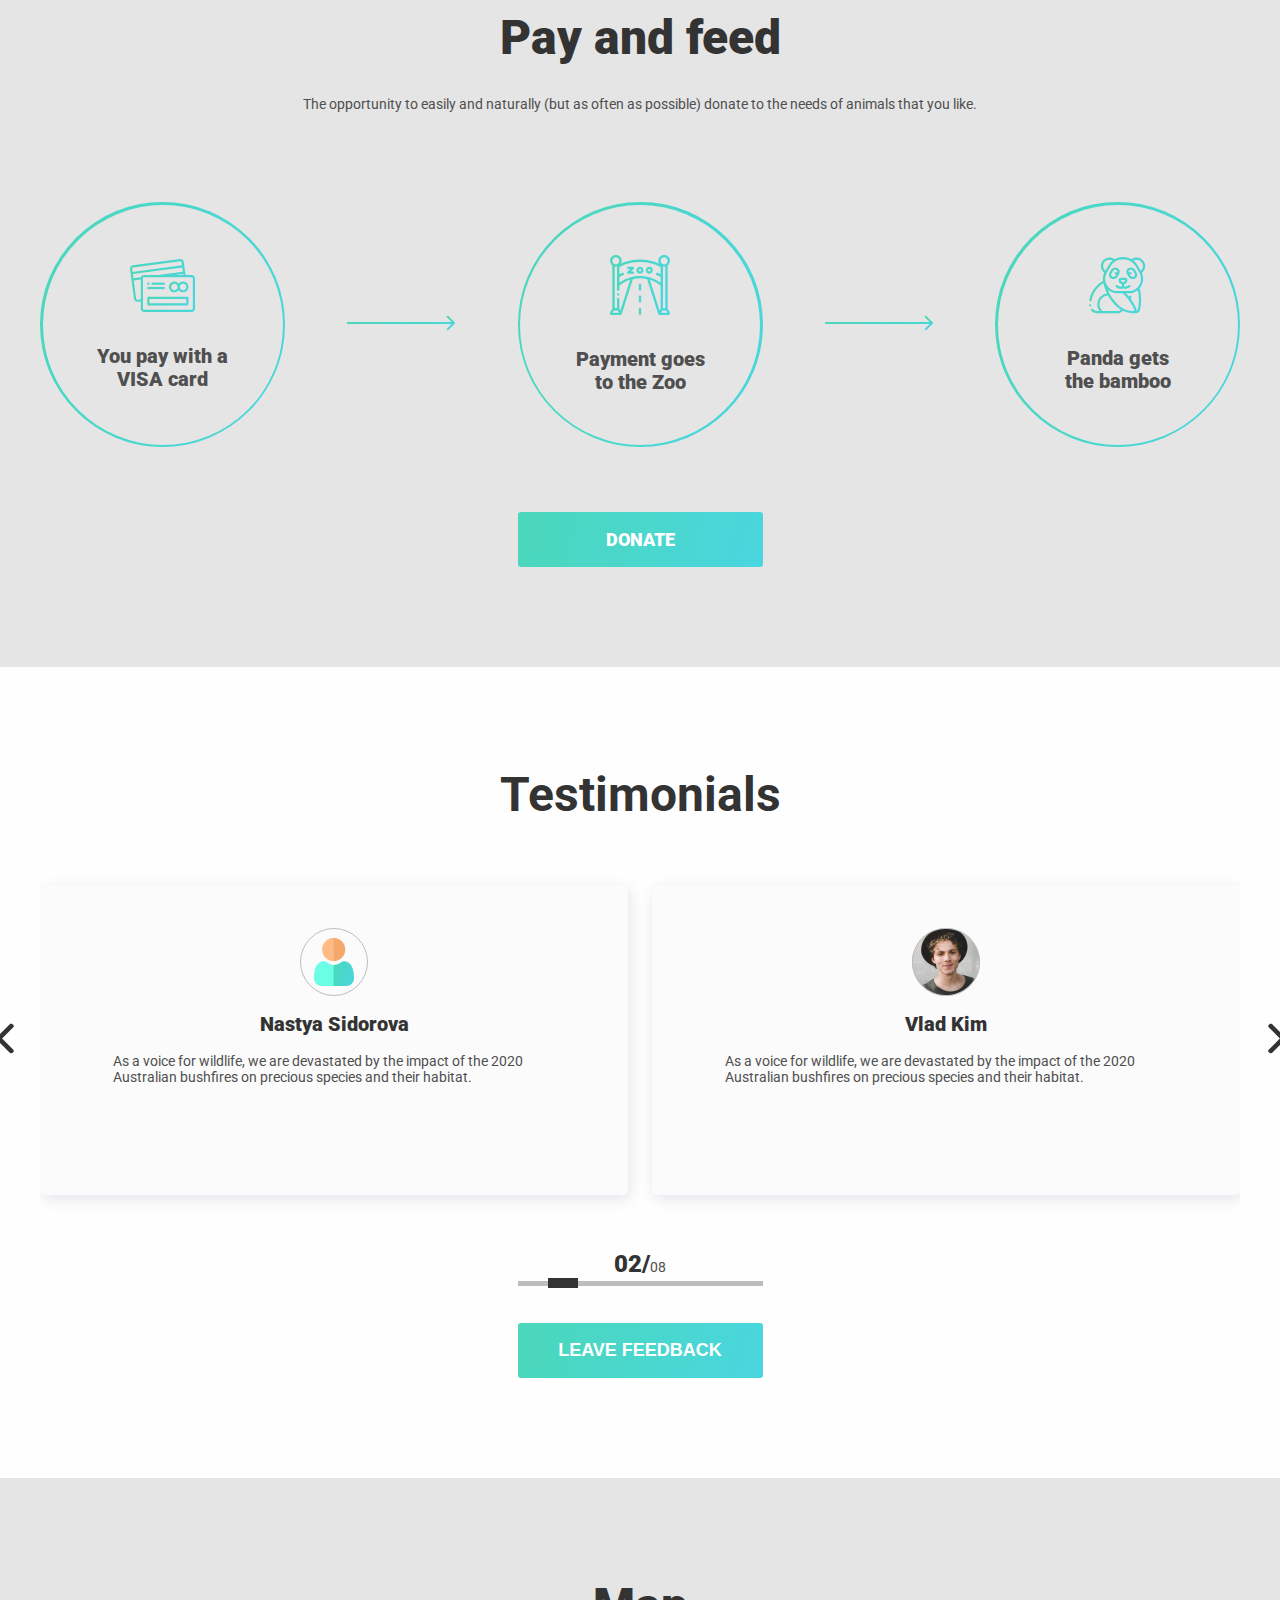
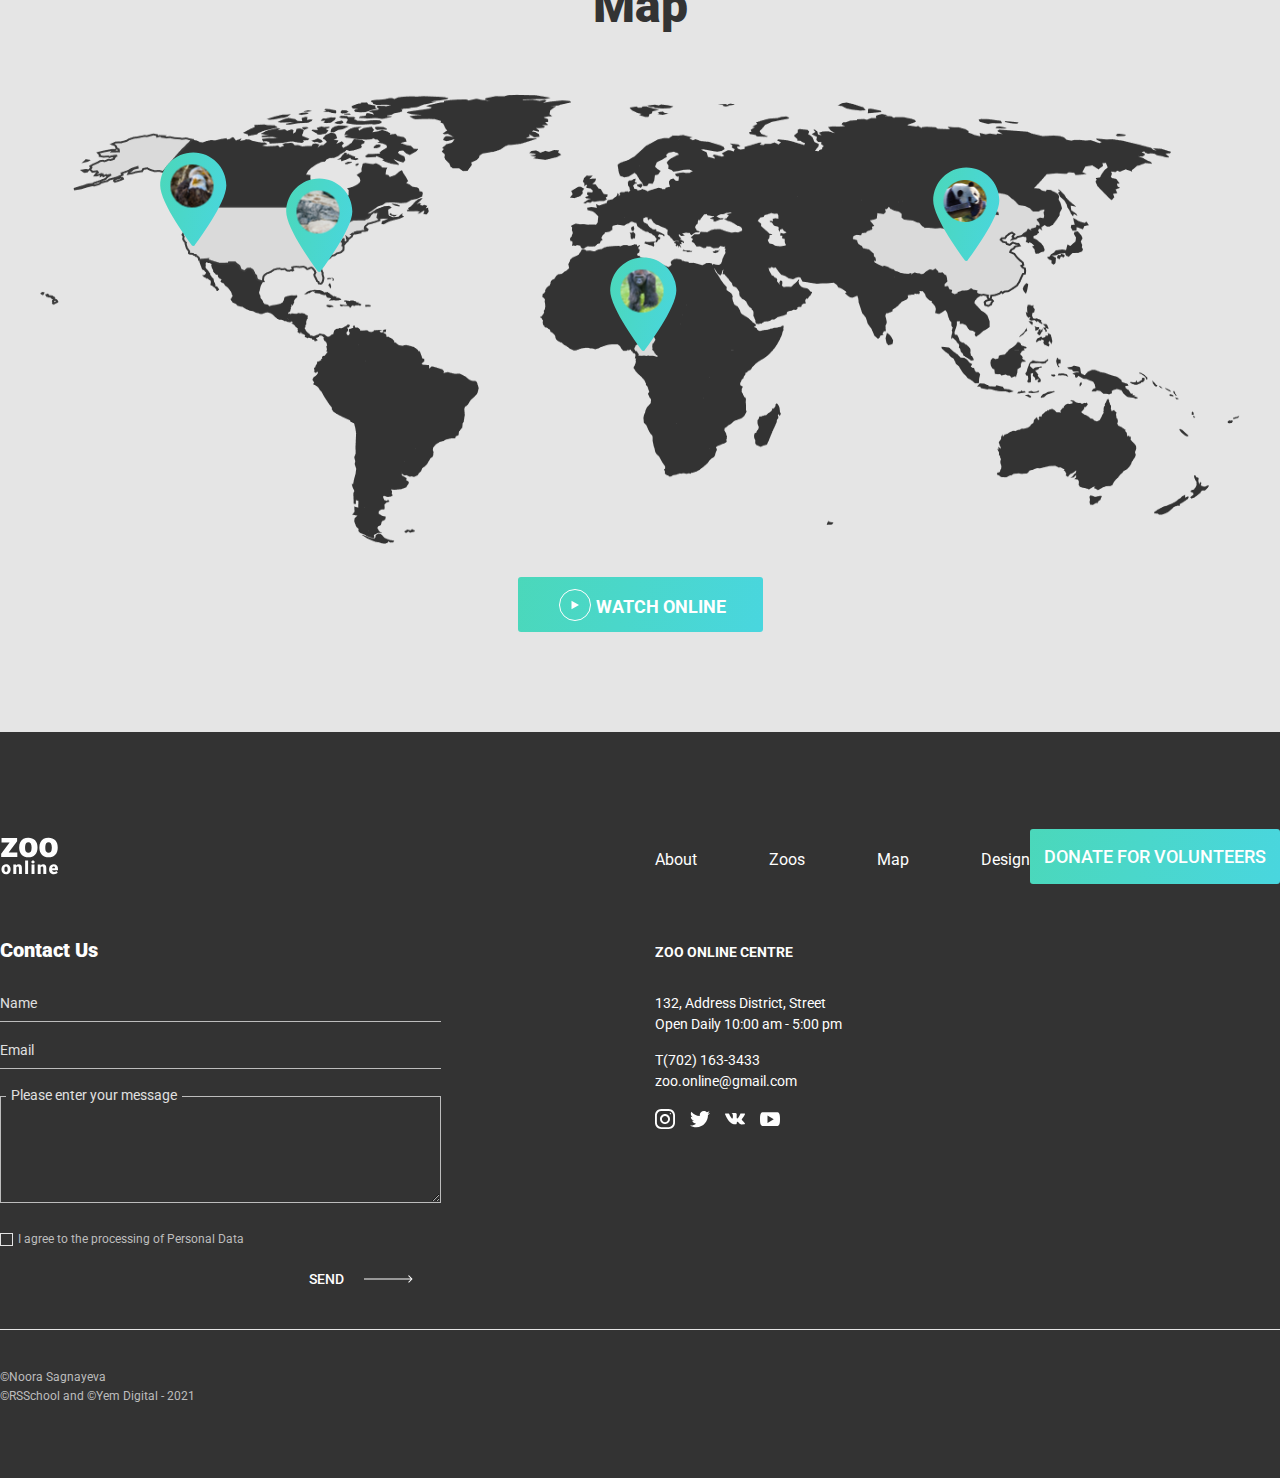
==== commit 865c1725: "feat:add LocalStorage" ====
--- a/online-zoo/pages/Landing/index.html
+++ b/online-zoo/pages/Landing/index.html
@@ -298,7 +298,7 @@
 						</div>
 						<div class="how_it_works_input testimonials__input input-favorite">
 							<label for="rang" class="label-title"><span>02/</span>08</label>
-							<input type="range" class="input-range" min="0" max="8" value="1" id="rang" />
+							<input type="range" class="input-range" min="1" max="8" value="2" id="rang" />
 						</div>
 
 						<div class="favorite__line">
@@ -344,10 +344,13 @@
 						</div>
 						<div class="how_it_works_slider">
 							<img src="../../assets/Landing/images/Rectangle3.png" alt="slider_img" />
+							<img src="../../assets/Landing/images/two.png" alt="slider_img" />
+							<img src="../../assets/Landing/images/thtee.png" alt="slider_img" />
+							<img src="../../assets/Landing/images/four.png" alt="slider_img" />
 						</div>
 						<div class="how_it_works_input">
 							<label for="rang" class="label-title"><span>01/</span>04</label>
-							<input type="range" class="input-range" min="0" max="4" value="0" id="rang" />
+							<input type="range" class="input-range" min="1" max="4" value="1" id="rang" />
 						</div>
 
 						<button class="btn how_it_works_btn">
@@ -780,7 +783,7 @@
 					</div>
 					<div class="how_it_works_input testimonials__input">
 						<label for="rang" class="label-title"><span>01/</span>08</label>
-						<input type="range" class="input-range" min="0" max="8" value="0" id="rang" />
+						<input type="range" class="input-range" min="1" max="8" value="1" id="rang" />
 					</div>
 					<a href="../Map/index.html" target="_blank" class="favorite_block_button btn">Choose your favorite</a>
 
@@ -875,7 +878,7 @@
 					</div>
 					<div class="how_it_works_input testimonials__input">
 						<output for="rang" class="label-title"><span>02/</span>08</output>
-						<input type="range" class="input-range" min="0" max="8" value="1" id="rang" />
+						<input type="range" class="input-range" min="1" max="8" value="2" id="rang" />
 					</div>
 					<button class="favorite_block_button btn testimonials-button">Leave feedback</button>
 					<button class="slider_dots slider_next">
--- a/online-zoo/pages/Landing/css/style-light.css
+++ b/online-zoo/pages/Landing/css/style-light.css
@@ -724,7 +724,17 @@
 	line-height: 28px;
 	color: var(--primary-color);
 }
-
+.how_it_works_slider {
+	display: flex;
+	width: 75.5%;
+	height: 323px;
+	overflow: hidden;
+}
+.how_it_works_slider img {
+	object-fit: cover;
+	width: 600px;
+	height: 323px;
+}
 @media (max-width: 1200px) {
 	.how_it_works_block {
 		width: 100%;
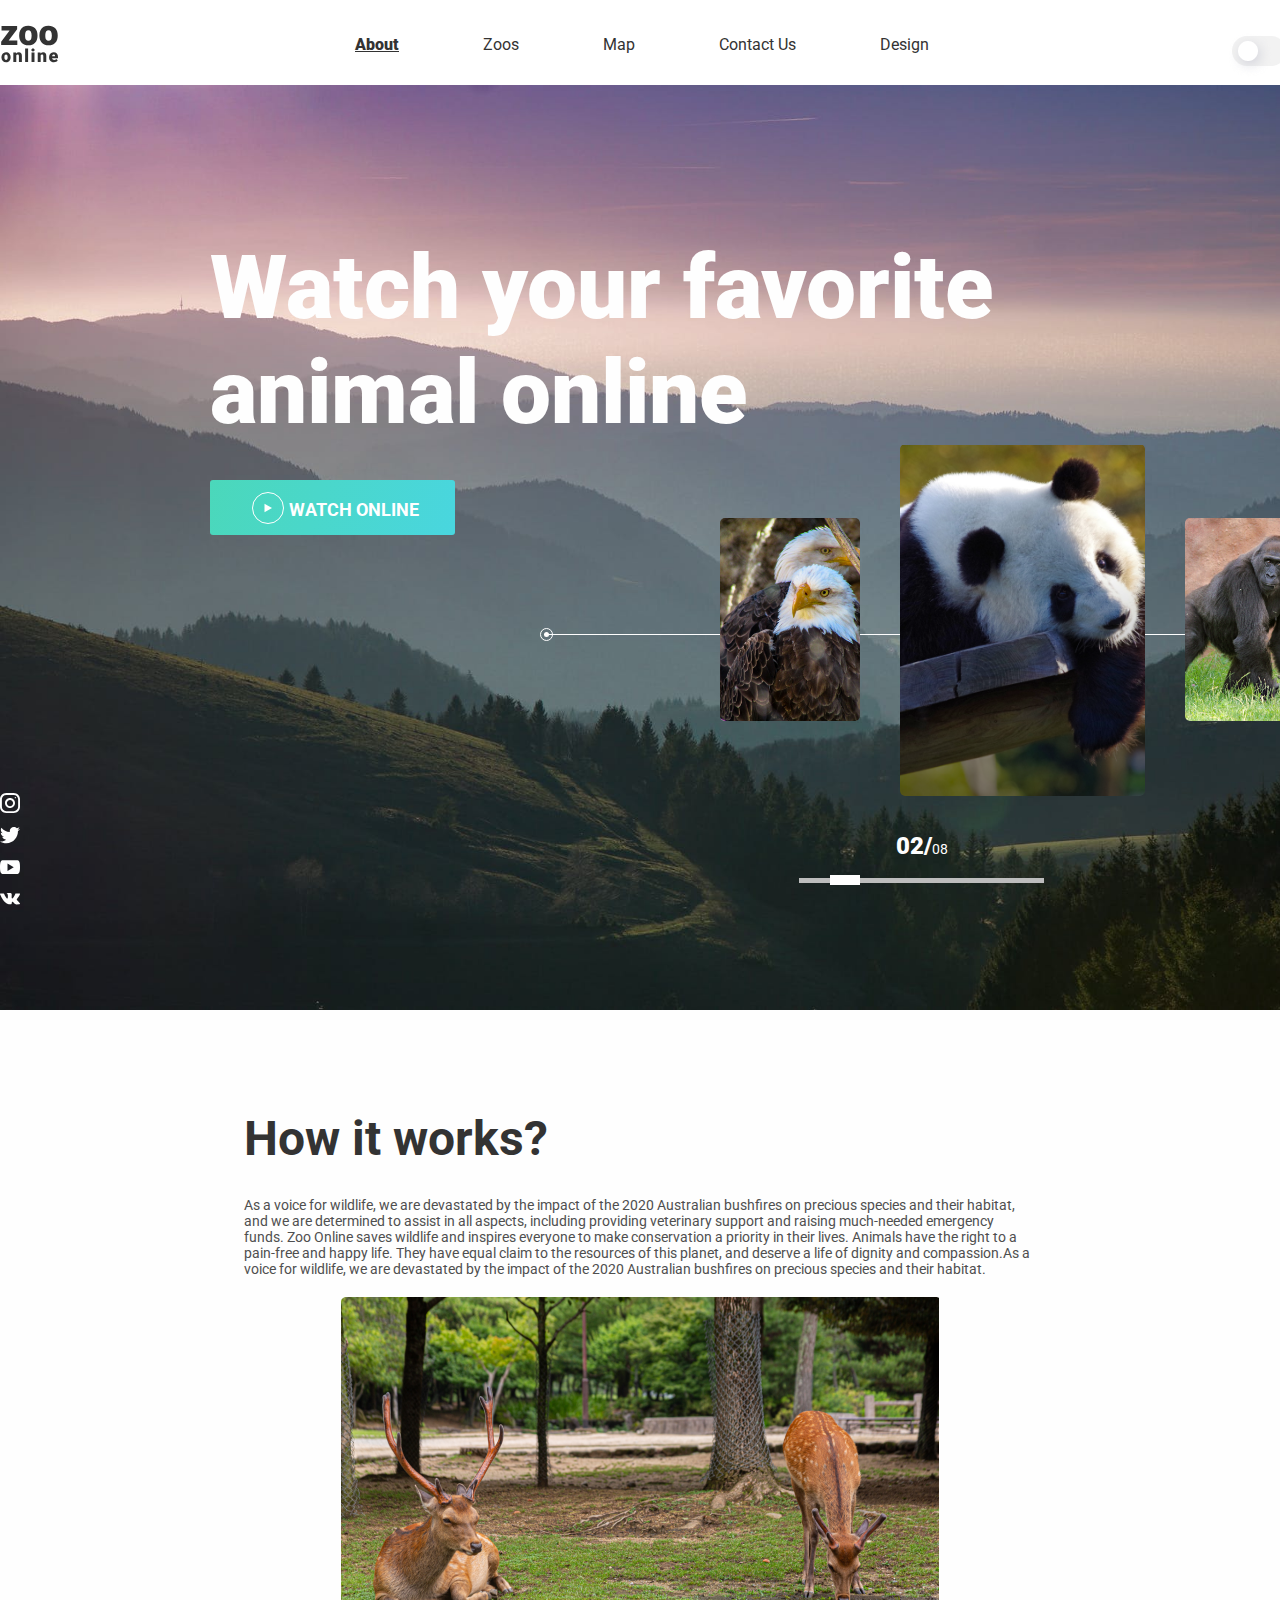
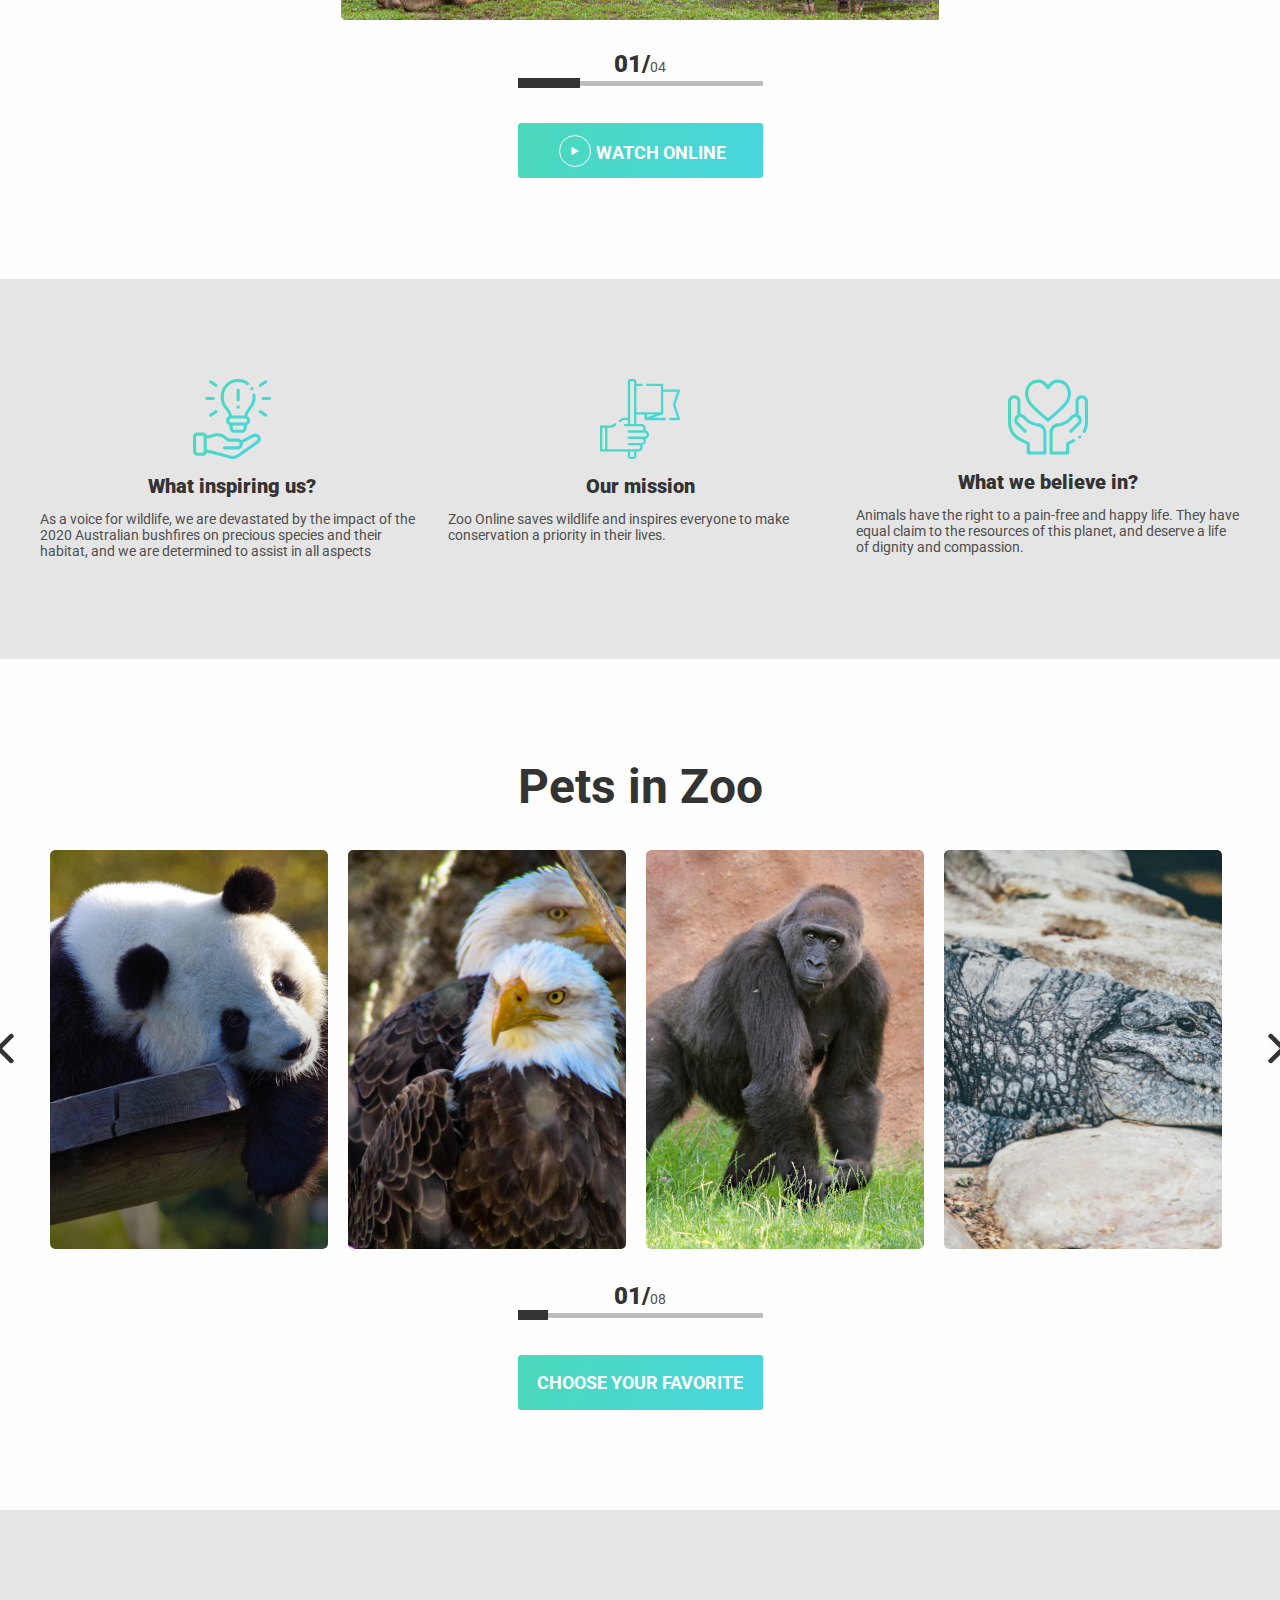
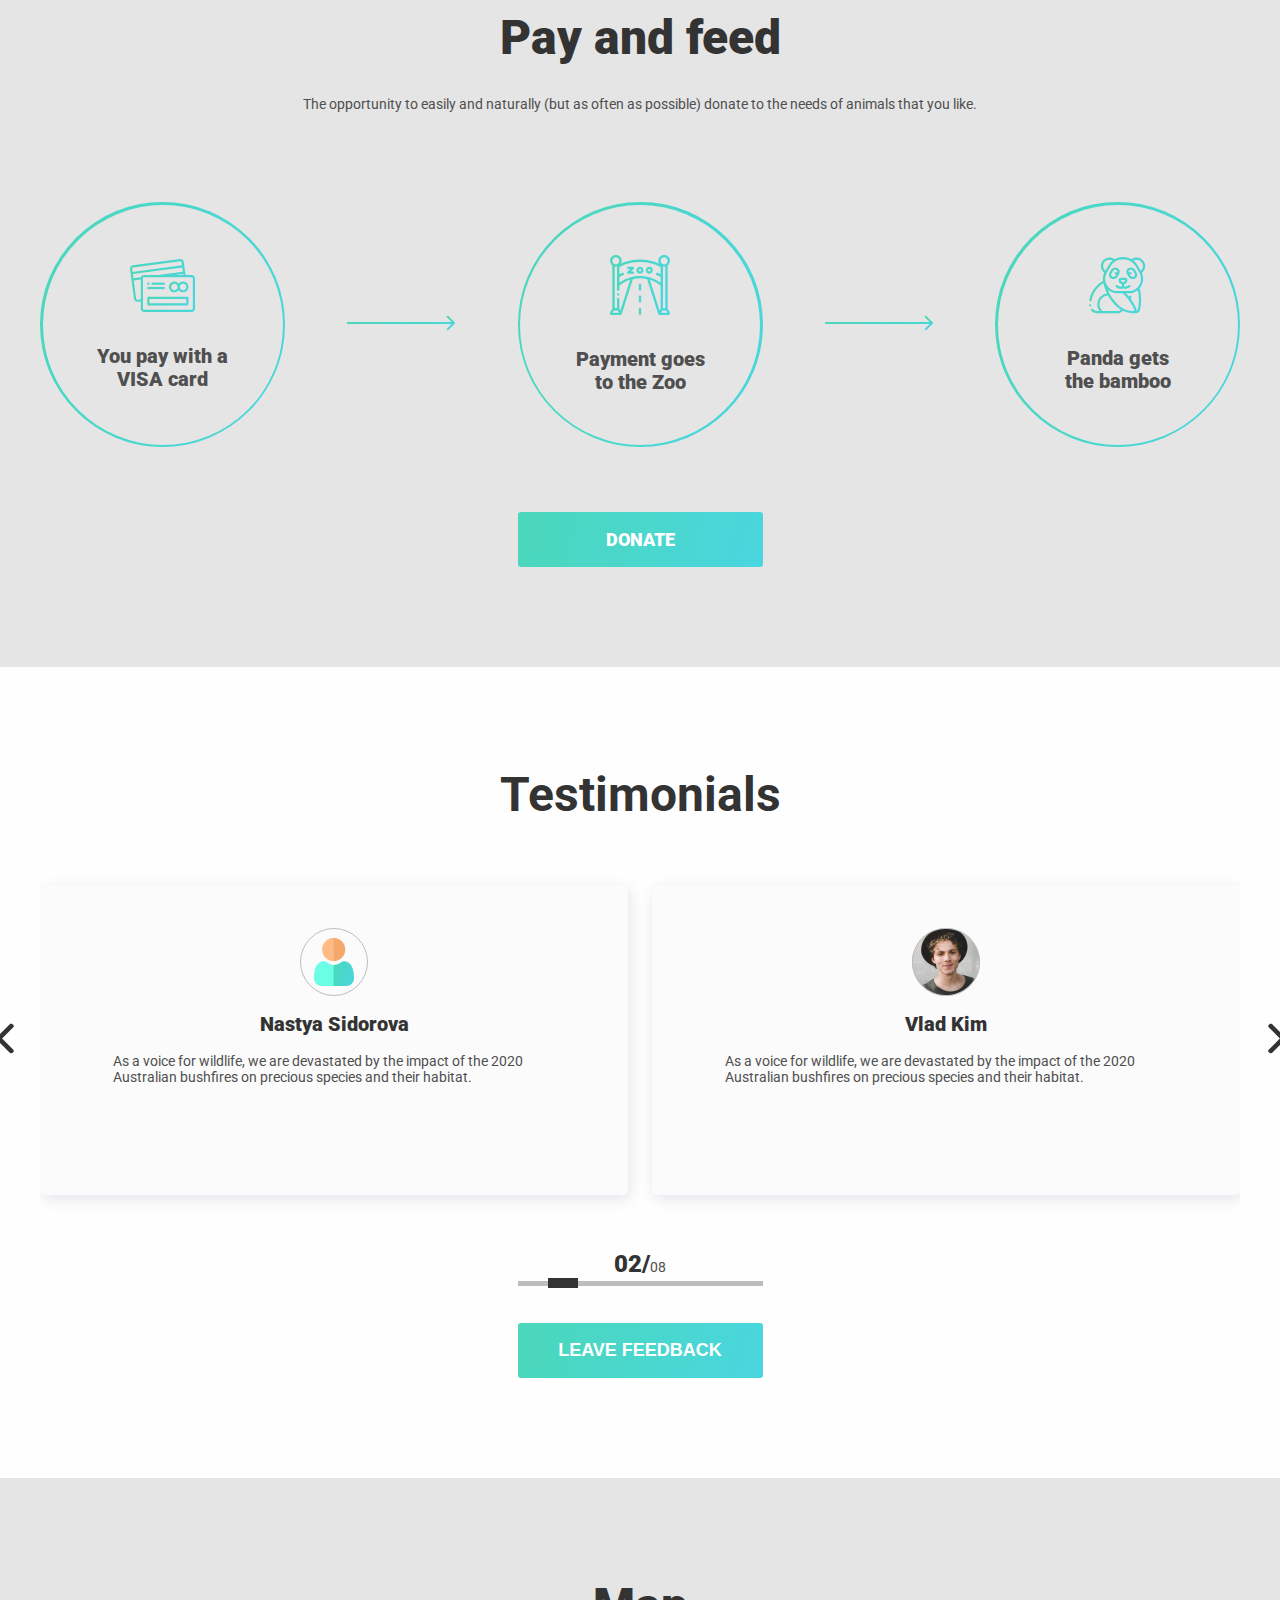
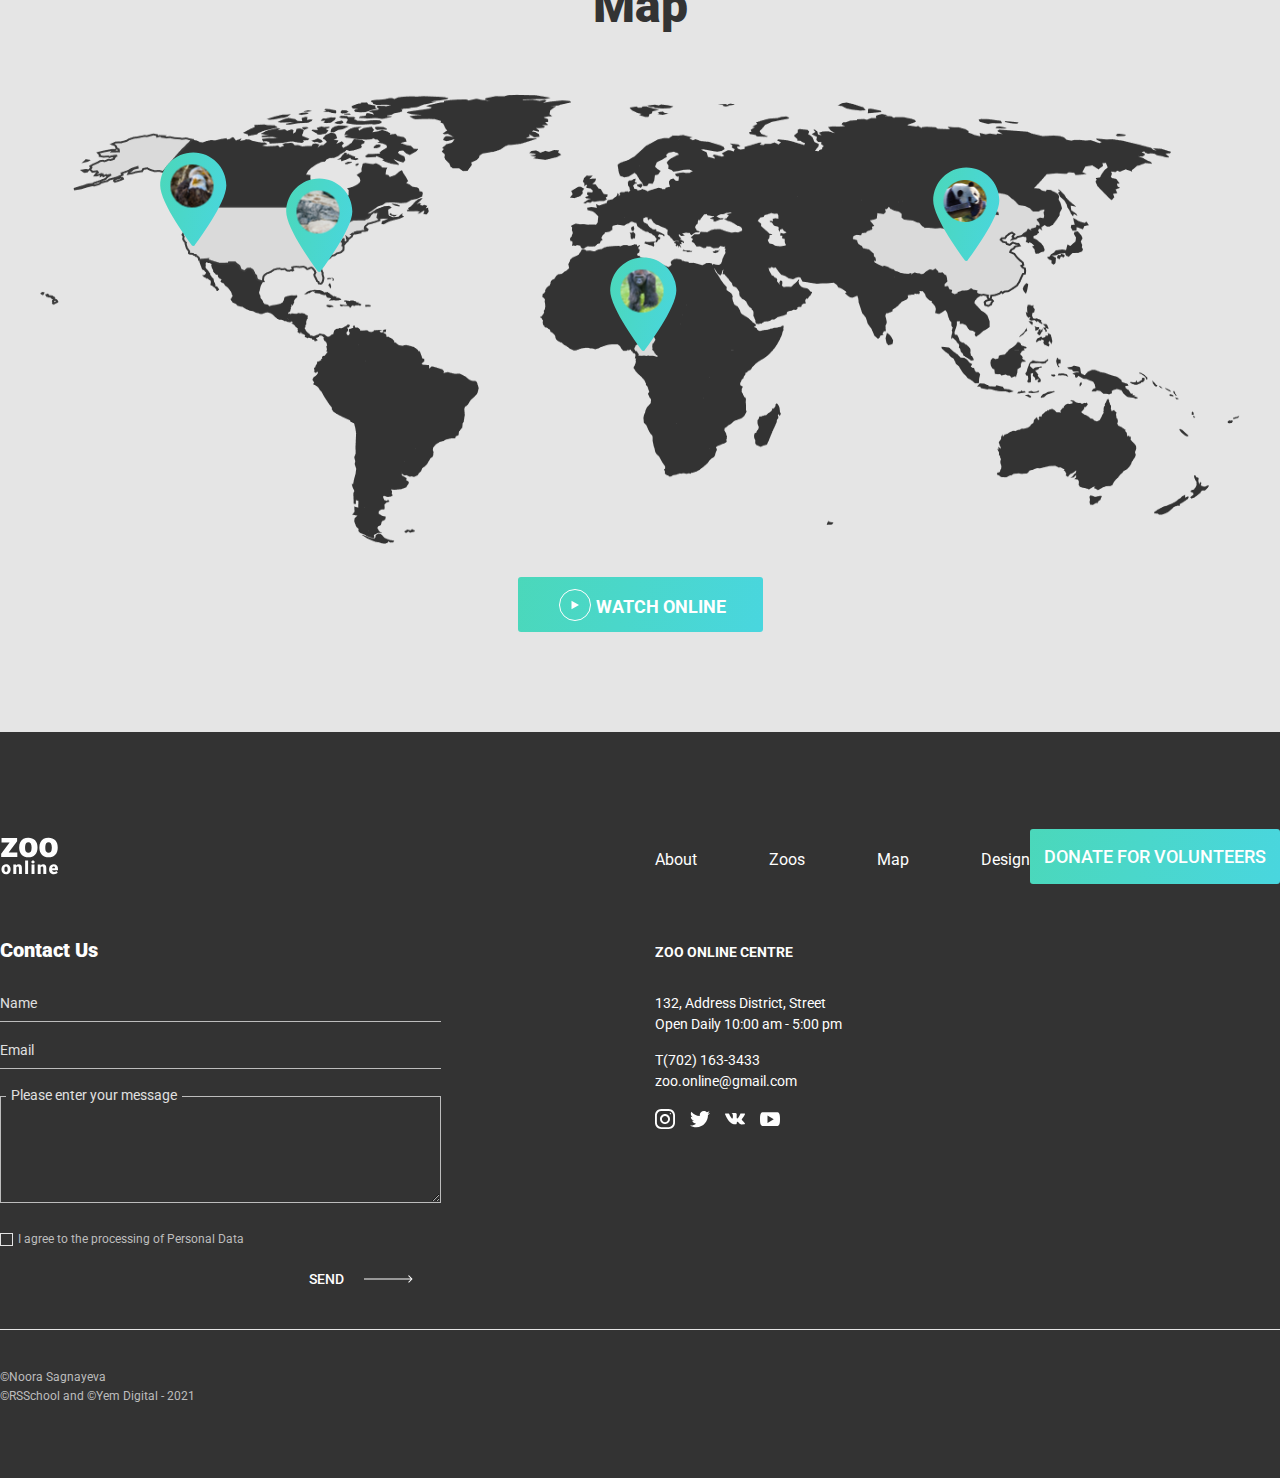
==== commit d73f7d72: "feat:add FavoriteAnimal Slider" ====
--- a/online-zoo/pages/Landing/index.html
+++ b/online-zoo/pages/Landing/index.html
@@ -82,7 +82,7 @@
 						<div class="favorite_animal_slider_img">
 							<div class="slider_item slider_item_favorite">
 								<div class="slider_img">
-									<img src="../../assets/Landing/images/slider2.png" alt="slider" />
+									<img src="../../assets/Landing/images/slider2.png" alt="slider" data-index="1" />
 								</div>
 								<div class="slider_paragr">
 									Panda’s name is Bei Bei. He is 2 years old. Bei Bei is from China. He loves bamboos.
@@ -125,7 +125,7 @@
 							</div>
 							<div class="slider_item slider_item_favorite slider_item_favorite_big">
 								<div class="slider_img">
-									<img src="../../assets/Landing/images/slider1.png" alt="slider" />
+									<img src="../../assets/Landing/images/slider1.png" alt="slider" data-index="2" />
 								</div>
 								<div class="slider_paragr">
 									Panda’s name is Bei Bei. He is 2 years old. Bei Bei is from China. He loves bamboos.
@@ -168,7 +168,7 @@
 							</div>
 							<div class="slider_item slider_item_favorite">
 								<div class="slider_img">
-									<img src="../../assets/Landing/images/slider3.png" alt="slider" />
+									<img src="../../assets/Landing/images/slider3.png" alt="slider" data-index="3" />
 								</div>
 								<div class="slider_paragr">
 									Panda’s name is Bei Bei. He is 2 years old. Bei Bei is from China. He loves bamboos.
@@ -211,7 +211,7 @@
 							</div>
 							<div class="slider_item slider_item_favorite">
 								<div class="slider_img">
-									<img src="../../assets/Landing/images/slider4.png" alt="slider" />
+									<img src="../../assets/Landing/images/slider4.png" alt="slider" data-index="4" />
 								</div>
 								<div class="slider_paragr">
 									Panda’s name is Bei Bei. He is 2 years old. Bei Bei is from China. He loves bamboos.
@@ -254,7 +254,136 @@
 							</div>
 							<div class="slider_item slider_item_favorite">
 								<div class="slider_img">
-									<img src="../../assets/Landing/images/kl;jm;.jpg" alt="slider" />
+									<img src="../../assets/Landing/images/kl;jm;.jpg" alt="slider" data-index="5" />
+								</div>
+								<div class="slider_paragr">
+									Panda’s name is Bei Bei. He is 2 years old. Bei Bei is from China. He loves bamboos.
+								</div>
+								<div class="slider_btn_block">
+									<a href="../Zoos_page/panda/index.html" target="_blank" class="slider_button">
+										<div class="button_play svg_button">
+											<svg
+												class="button_play_svg"
+												width="5"
+												height="5"
+												viewBox="0 0 8 10"
+												fill="none"
+												xmlns="http://www.w3.org/2000/svg"
+											>
+												<path d="M8 5L0.5 9.33013L0.5 0.669873L8 5Z" fill="white" />
+											</svg>
+										</div>
+										<p class="text-button">watch online</p>
+									</a>
+									<button class="slider_button">
+										<div class="button_play svg_button">
+											<svg
+												class="button_play_svg"
+												width="5"
+												height="10"
+												viewBox="0 0 10 17"
+												fill="none"
+												xmlns="http://www.w3.org/2000/svg"
+											>
+												<path
+													d="M7.19824 11.6602C7.19824 11.1621 7.04004 10.752 6.72363 10.4297C6.40723 10.1016 5.87988 9.80859 5.1416 9.55078C4.40332 9.28711 3.8291 9.04395 3.41895 8.82129C2.05371 8.08887 1.37109 7.00488 1.37109 5.56934C1.37109 4.59668 1.66699 3.79687 2.25879 3.16992C2.85059 2.54297 3.65332 2.1709 4.66699 2.05371V0.137695H6.07324V2.07129C7.09277 2.21777 7.88086 2.65137 8.4375 3.37207C8.99414 4.08691 9.27246 5.01855 9.27246 6.16699H7.14551C7.14551 5.42871 6.97852 4.84863 6.64453 4.42676C6.31641 3.99902 5.86816 3.78516 5.2998 3.78516C4.7373 3.78516 4.29785 3.9375 3.98145 4.24219C3.66504 4.54688 3.50684 4.9834 3.50684 5.55176C3.50684 6.06152 3.66211 6.47168 3.97266 6.78223C4.28906 7.08691 4.82227 7.37695 5.57227 7.65234C6.32227 7.92773 6.91113 8.18262 7.33887 8.41699C7.7666 8.65137 8.12695 8.9209 8.41992 9.22559C8.71289 9.52441 8.93848 9.87012 9.09668 10.2627C9.25488 10.6553 9.33398 11.1152 9.33398 11.6426C9.33398 12.6328 9.0293 13.4355 8.41992 14.0508C7.81641 14.666 6.97266 15.0293 5.88867 15.1406V16.8545H4.49121V15.1494C3.33105 15.0205 2.4375 14.6045 1.81055 13.9014C1.18945 13.1982 0.878906 12.2666 0.878906 11.1064H3.01465C3.01465 11.8447 3.19922 12.416 3.56836 12.8203C3.94336 13.2246 4.4707 13.4268 5.15039 13.4268C5.81836 13.4268 6.3252 13.2656 6.6709 12.9434C7.02246 12.6211 7.19824 12.1934 7.19824 11.6602Z"
+													fill="white"
+												/>
+											</svg>
+										</div>
+										<p class="text-button">Donate</p>
+									</button>
+								</div>
+							</div>
+							<div class="slider_item slider_item_favorite">
+								<div class="slider_img">
+									<img src="../../assets/Landing/images/slide5.jpg" alt="slider" data-index="6" />
+								</div>
+								<div class="slider_paragr">
+									Panda’s name is Bei Bei. He is 2 years old. Bei Bei is from China. He loves bamboos.
+								</div>
+								<div class="slider_btn_block">
+									<a href="../Zoos_page/panda/index.html" target="_blank" class="slider_button">
+										<div class="button_play svg_button">
+											<svg
+												class="button_play_svg"
+												width="5"
+												height="5"
+												viewBox="0 0 8 10"
+												fill="none"
+												xmlns="http://www.w3.org/2000/svg"
+											>
+												<path d="M8 5L0.5 9.33013L0.5 0.669873L8 5Z" fill="white" />
+											</svg>
+										</div>
+										<p class="text-button">watch online</p>
+									</a>
+									<button class="slider_button">
+										<div class="button_play svg_button">
+											<svg
+												class="button_play_svg"
+												width="5"
+												height="10"
+												viewBox="0 0 10 17"
+												fill="none"
+												xmlns="http://www.w3.org/2000/svg"
+											>
+												<path
+													d="M7.19824 11.6602C7.19824 11.1621 7.04004 10.752 6.72363 10.4297C6.40723 10.1016 5.87988 9.80859 5.1416 9.55078C4.40332 9.28711 3.8291 9.04395 3.41895 8.82129C2.05371 8.08887 1.37109 7.00488 1.37109 5.56934C1.37109 4.59668 1.66699 3.79687 2.25879 3.16992C2.85059 2.54297 3.65332 2.1709 4.66699 2.05371V0.137695H6.07324V2.07129C7.09277 2.21777 7.88086 2.65137 8.4375 3.37207C8.99414 4.08691 9.27246 5.01855 9.27246 6.16699H7.14551C7.14551 5.42871 6.97852 4.84863 6.64453 4.42676C6.31641 3.99902 5.86816 3.78516 5.2998 3.78516C4.7373 3.78516 4.29785 3.9375 3.98145 4.24219C3.66504 4.54688 3.50684 4.9834 3.50684 5.55176C3.50684 6.06152 3.66211 6.47168 3.97266 6.78223C4.28906 7.08691 4.82227 7.37695 5.57227 7.65234C6.32227 7.92773 6.91113 8.18262 7.33887 8.41699C7.7666 8.65137 8.12695 8.9209 8.41992 9.22559C8.71289 9.52441 8.93848 9.87012 9.09668 10.2627C9.25488 10.6553 9.33398 11.1152 9.33398 11.6426C9.33398 12.6328 9.0293 13.4355 8.41992 14.0508C7.81641 14.666 6.97266 15.0293 5.88867 15.1406V16.8545H4.49121V15.1494C3.33105 15.0205 2.4375 14.6045 1.81055 13.9014C1.18945 13.1982 0.878906 12.2666 0.878906 11.1064H3.01465C3.01465 11.8447 3.19922 12.416 3.56836 12.8203C3.94336 13.2246 4.4707 13.4268 5.15039 13.4268C5.81836 13.4268 6.3252 13.2656 6.6709 12.9434C7.02246 12.6211 7.19824 12.1934 7.19824 11.6602Z"
+													fill="white"
+												/>
+											</svg>
+										</div>
+										<p class="text-button">Donate</p>
+									</button>
+								</div>
+							</div>
+							<div class="slider_item slider_item_favorite">
+								<div class="slider_img">
+									<img src="../../assets/Landing/images/slide6.png" alt="slider" data-index="7" />
+								</div>
+								<div class="slider_paragr">
+									Panda’s name is Bei Bei. He is 2 years old. Bei Bei is from China. He loves bamboos.
+								</div>
+								<div class="slider_btn_block">
+									<a href="../Zoos_page/panda/index.html" target="_blank" class="slider_button">
+										<div class="button_play svg_button">
+											<svg
+												class="button_play_svg"
+												width="5"
+												height="5"
+												viewBox="0 0 8 10"
+												fill="none"
+												xmlns="http://www.w3.org/2000/svg"
+											>
+												<path d="M8 5L0.5 9.33013L0.5 0.669873L8 5Z" fill="white" />
+											</svg>
+										</div>
+										<p class="text-button">watch online</p>
+									</a>
+									<button class="slider_button">
+										<div class="button_play svg_button">
+											<svg
+												class="button_play_svg"
+												width="5"
+												height="10"
+												viewBox="0 0 10 17"
+												fill="none"
+												xmlns="http://www.w3.org/2000/svg"
+											>
+												<path
+													d="M7.19824 11.6602C7.19824 11.1621 7.04004 10.752 6.72363 10.4297C6.40723 10.1016 5.87988 9.80859 5.1416 9.55078C4.40332 9.28711 3.8291 9.04395 3.41895 8.82129C2.05371 8.08887 1.37109 7.00488 1.37109 5.56934C1.37109 4.59668 1.66699 3.79687 2.25879 3.16992C2.85059 2.54297 3.65332 2.1709 4.66699 2.05371V0.137695H6.07324V2.07129C7.09277 2.21777 7.88086 2.65137 8.4375 3.37207C8.99414 4.08691 9.27246 5.01855 9.27246 6.16699H7.14551C7.14551 5.42871 6.97852 4.84863 6.64453 4.42676C6.31641 3.99902 5.86816 3.78516 5.2998 3.78516C4.7373 3.78516 4.29785 3.9375 3.98145 4.24219C3.66504 4.54688 3.50684 4.9834 3.50684 5.55176C3.50684 6.06152 3.66211 6.47168 3.97266 6.78223C4.28906 7.08691 4.82227 7.37695 5.57227 7.65234C6.32227 7.92773 6.91113 8.18262 7.33887 8.41699C7.7666 8.65137 8.12695 8.9209 8.41992 9.22559C8.71289 9.52441 8.93848 9.87012 9.09668 10.2627C9.25488 10.6553 9.33398 11.1152 9.33398 11.6426C9.33398 12.6328 9.0293 13.4355 8.41992 14.0508C7.81641 14.666 6.97266 15.0293 5.88867 15.1406V16.8545H4.49121V15.1494C3.33105 15.0205 2.4375 14.6045 1.81055 13.9014C1.18945 13.1982 0.878906 12.2666 0.878906 11.1064H3.01465C3.01465 11.8447 3.19922 12.416 3.56836 12.8203C3.94336 13.2246 4.4707 13.4268 5.15039 13.4268C5.81836 13.4268 6.3252 13.2656 6.6709 12.9434C7.02246 12.6211 7.19824 12.1934 7.19824 11.6602Z"
+													fill="white"
+												/>
+											</svg>
+										</div>
+										<p class="text-button">Donate</p>
+									</button>
+								</div>
+							</div>
+							<div class="slider_item slider_item_favorite">
+								<div class="slider_img">
+									<img src="../../assets/Landing/images/slide8.png" alt="slider" data-index="8" />
 								</div>
 								<div class="slider_paragr">
 									Panda’s name is Bei Bei. He is 2 years old. Bei Bei is from China. He loves bamboos.
--- a/online-zoo/pages/Landing/css/style-light.css
+++ b/online-zoo/pages/Landing/css/style-light.css
@@ -124,6 +124,7 @@
 	max-width: 1200px;
 	margin: 0 auto;
 }
+
 @media (max-width: 1200px) {
 	.container_big {
 		max-width: 900px;
@@ -298,11 +299,14 @@
 }
 
 .favorite_animal_slider_img {
+	overflow: hidden;
+	height: 352px;
 	position: relative;
 	left: 30%;
 	display: flex;
 	z-index: 1;
 	justify-content: space-between;
+	align-items: center;
 }
 .favorite_animal_slider img {
 	width: 140px;
@@ -311,7 +315,7 @@
 	border-radius: 5px;
 }
 .slider_item_favorite {
-	padding: 0 4px;
+	padding: 0 20px;
 	position: relative;
 }
 .slider_item_favorite > .slider__effect > .slider_paragr {
@@ -468,7 +472,7 @@
 }
 .input-favorite {
 	position: absolute;
-	bottom: -70%;
+	bottom: -25%;
 	right: 27%;
 }
 .input-favorite .input-range {
@@ -492,9 +496,16 @@
 	top: 52%;
 	left: 10%;
 }
-.slider_item_favorite_big {
-	transform: scale(1.7);
-	margin: 0 46px;
+
+.slider_item_favorite_big img {
+	width: 245px;
+	height: 352px;
+}
+.slider_item_favorite_big .slider_paragr {
+	font-size: 16px;
+}
+.slider_item_favorite_big .text-button {
+	font-size: 16px;
 }
 .sotial {
 	padding-top: 15px;
@@ -516,7 +527,12 @@
 .vk {
 	background-image: url(../../../assets/Landing/icons/333.svg);
 }
-
+@media (max-width: 1900px) {
+	.favorite_animal_block {
+		width: 80%;
+		margin: 150px 210px;
+	}
+}
 @media (max-width: 1200px) {
 	.favorite_animal_block {
 		width: 88%;
@@ -524,7 +540,7 @@
 	}
 	.favorite_animal_slider {
 		width: 70.5%;
-		bottom: 70px;
+		bottom: 180px;
 		right: -218px;
 	}
 	.favorite_animal_slider_img {
@@ -541,7 +557,7 @@
 		left: -4%;
 	}
 	.favorite_animal_sotial {
-		margin-top: -8%;
+		margin-top: -20%;
 	}
 	.favorite_animal_slider img {
 		width: 180px;
@@ -549,8 +565,16 @@
 		object-fit: cover;
 		border-radius: 5px;
 	}
-	.slider_item_favorite_big {
-		transform: scale(1.3);
+
+	.slider_item_favorite_big img {
+		width: 245px;
+		height: 352px;
+	}
+	.slider_item_favorite_big .slider_paragr {
+		font-size: 14px;
+	}
+	.slider_item_favorite_big .text-button {
+		font-size: 14px;
 	}
 }
 @media (max-width: 900px) {
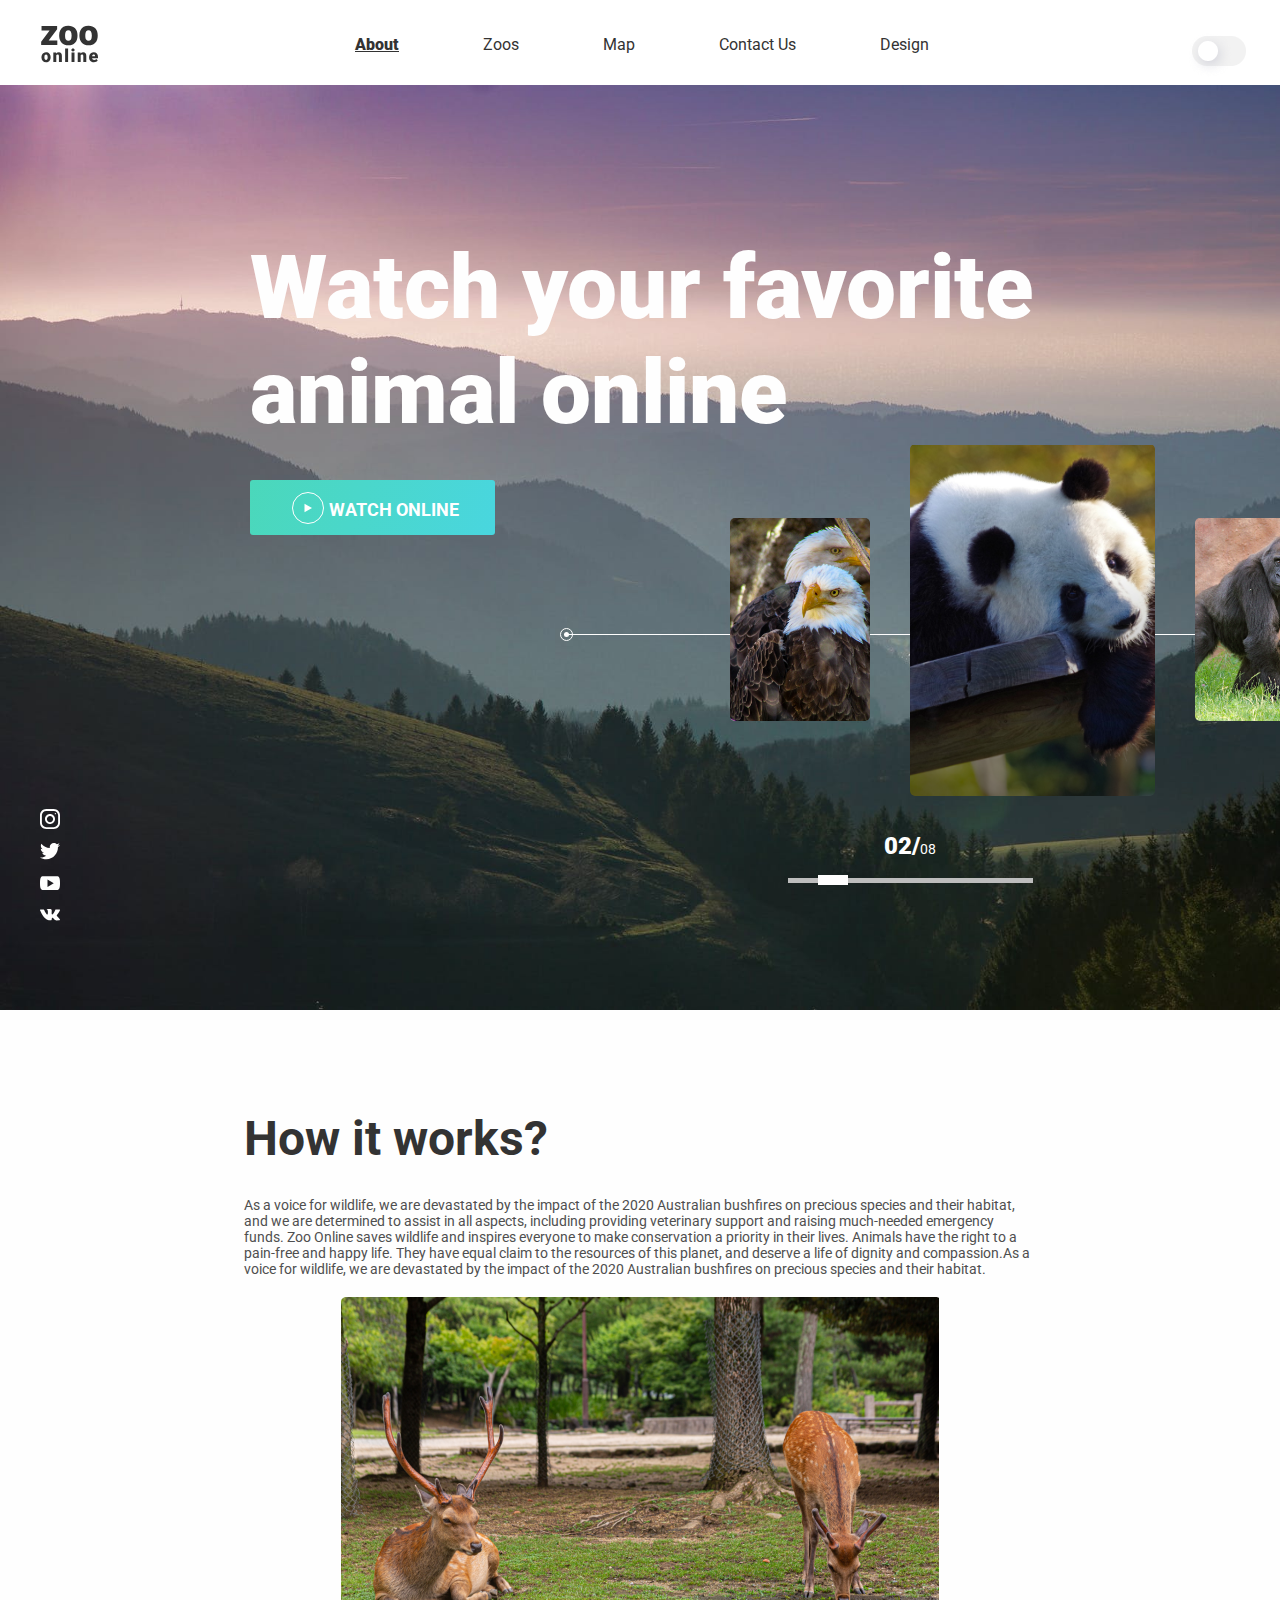
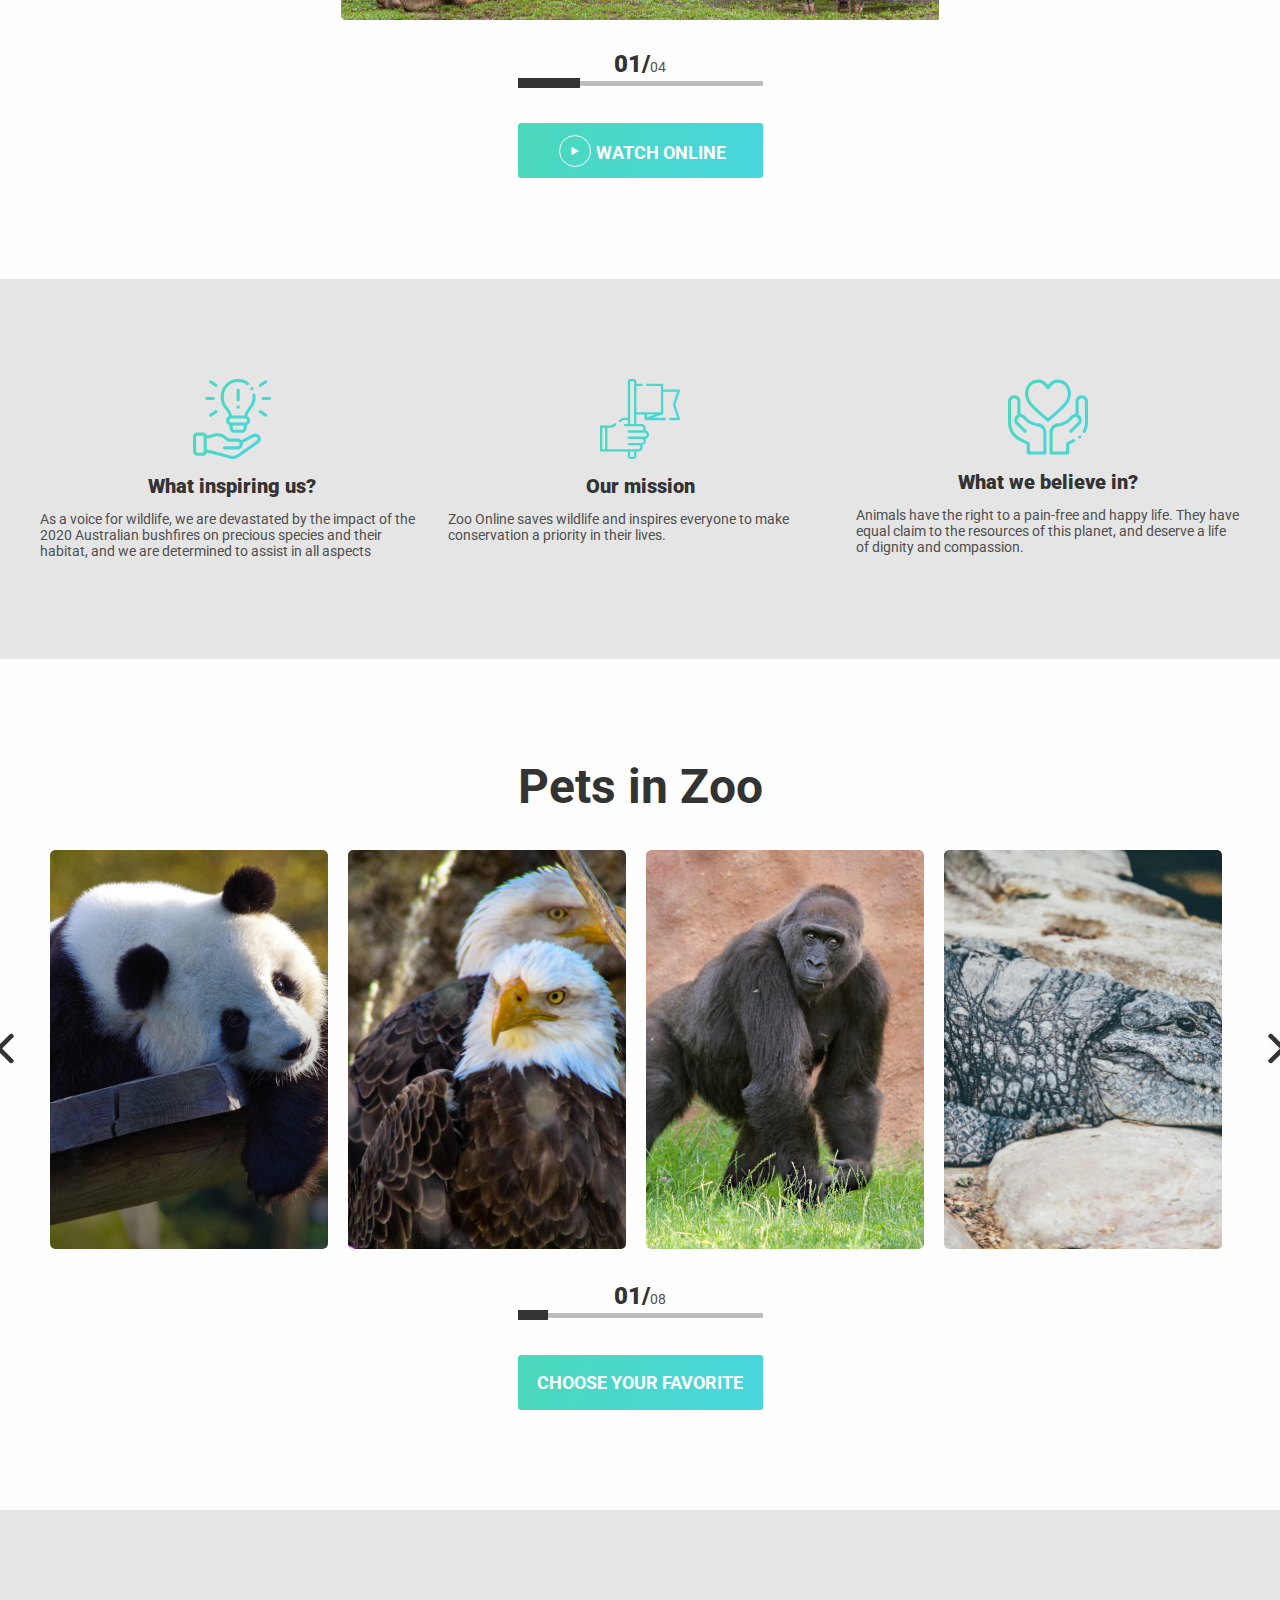
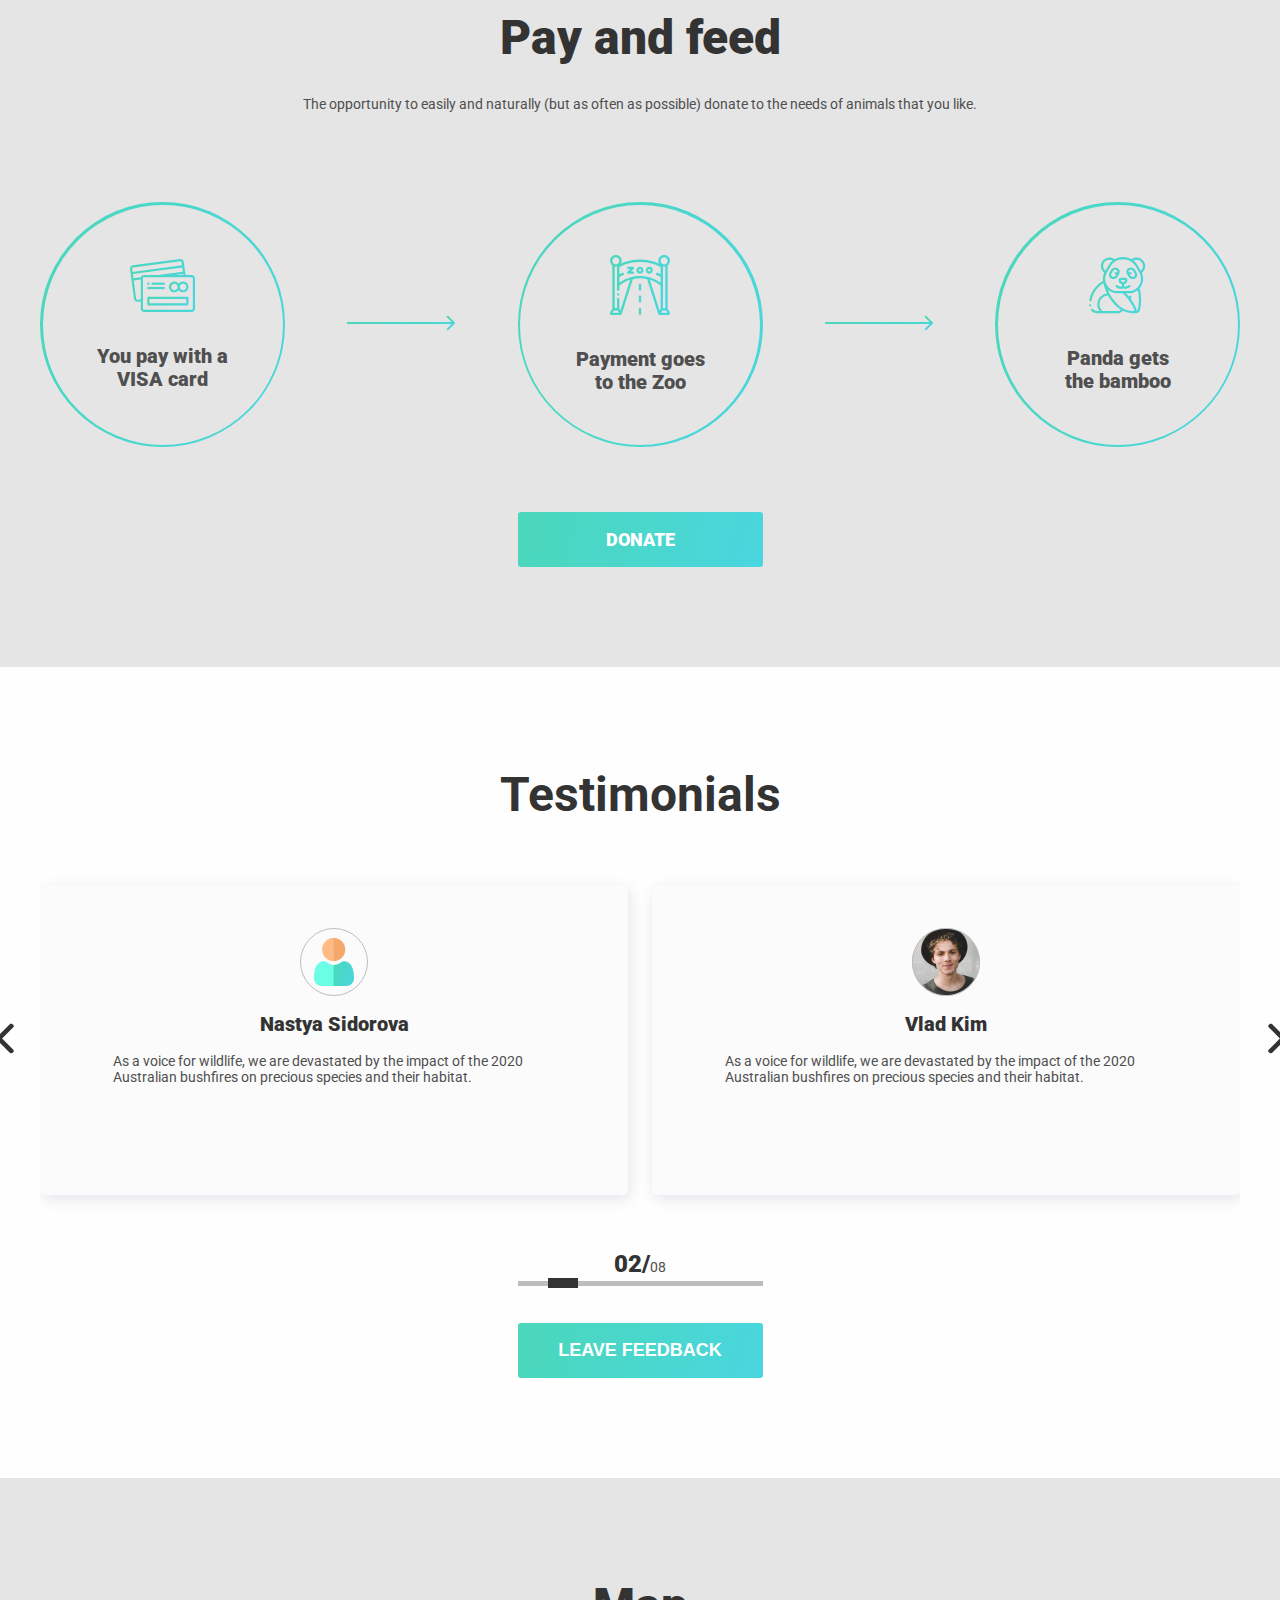
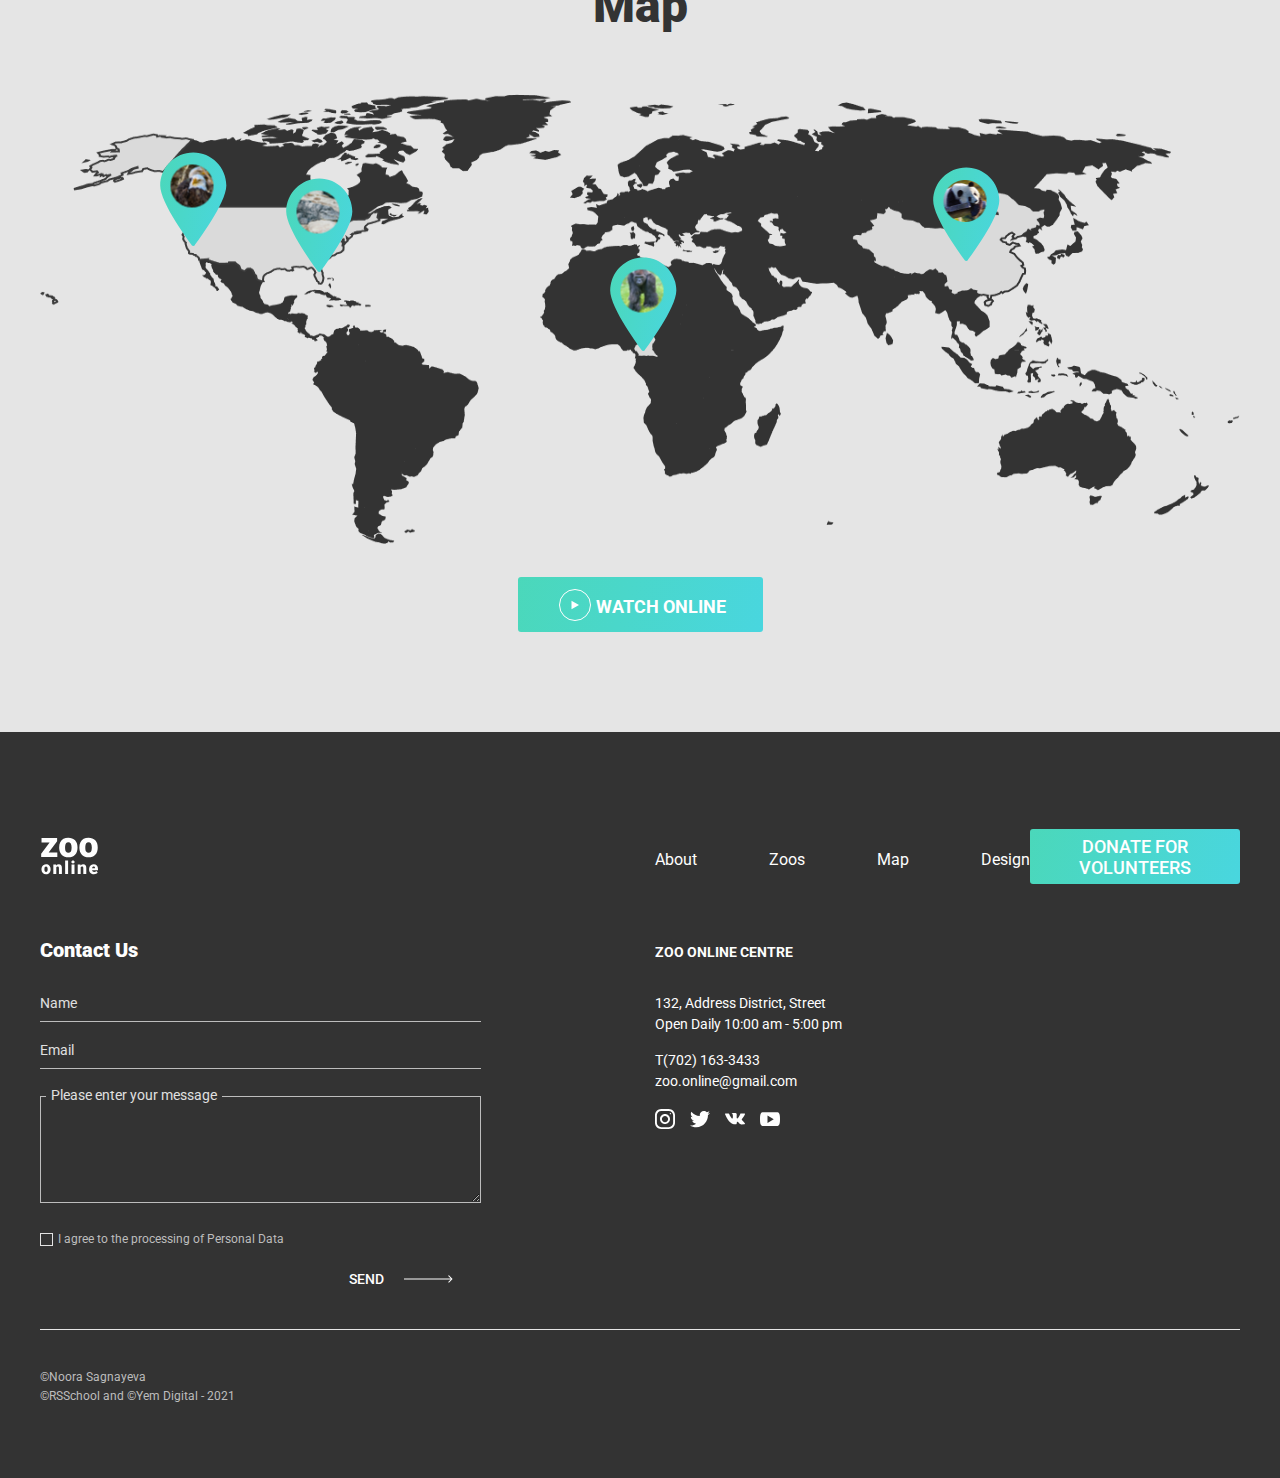
==== commit e49cf06d: "fix: fix bug in Faforite Animal slider" ====
--- a/online-zoo/pages/Landing/index.html
+++ b/online-zoo/pages/Landing/index.html
@@ -436,6 +436,25 @@
 								<circle cx="6.5" cy="6.5" r="2.5" fill="#FEFEFE" />
 								<circle cx="6.5" cy="6.5" r="6" stroke="#FEFEFE" />
 							</svg>
+							<div class="favorite__dots">
+								<svg width="50" height="13" viewBox="0 0 50 13" fill="none" xmlns="http://www.w3.org/2000/svg">
+									<circle cx="6.5" cy="6.5" r="2.5" fill="#FEFEFE" />
+									<circle cx="6.5" cy="6.5" r="6" stroke="#FEFEFE" />
+								</svg>
+								<svg width="50" height="13" viewBox="0 0 50 13" fill="none" xmlns="http://www.w3.org/2000/svg">
+									<circle cx="6.5" cy="6.5" r="2.5" fill="#FEFEFE" />
+									<circle cx="6.5" cy="6.5" r="6" stroke="#FEFEFE" />
+								</svg>
+							
+								<svg width="50" height="13" viewBox="0 0 50 13" fill="none" xmlns="http://www.w3.org/2000/svg">
+									<circle cx="6.5" cy="6.5" r="2.5" fill="#FEFEFE" />
+									<circle cx="6.5" cy="6.5" r="6" stroke="#FEFEFE" />
+								</svg>
+								<svg width="50" height="13" viewBox="0 0 50 13" fill="none" xmlns="http://www.w3.org/2000/svg">
+									<circle cx="6.5" cy="6.5" r="2.5" fill="#FEFEFE" />
+									<circle cx="6.5" cy="6.5" r="6" stroke="#FEFEFE" />
+								</svg>
+							</div>
 						</div>
 					</div>
 					<div class="favorite_animal_sotial">
--- a/online-zoo/pages/Landing/css/style-light.css
+++ b/online-zoo/pages/Landing/css/style-light.css
@@ -124,7 +124,11 @@
 	max-width: 1200px;
 	margin: 0 auto;
 }
-
+@media (max-width: 1670px) {
+	.container_big {
+		max-width: 1200px;
+	}
+}
 @media (max-width: 1200px) {
 	.container_big {
 		max-width: 900px;
@@ -495,6 +499,14 @@
 	position: absolute;
 	top: 52%;
 	left: 10%;
+}
+.favorite__dots {
+	position: absolute;
+	display: flex;
+	justify-content: space-around;
+	width: 850px;
+	top: 0;
+	left: 20%;
 }
 
 .slider_item_favorite_big img {
